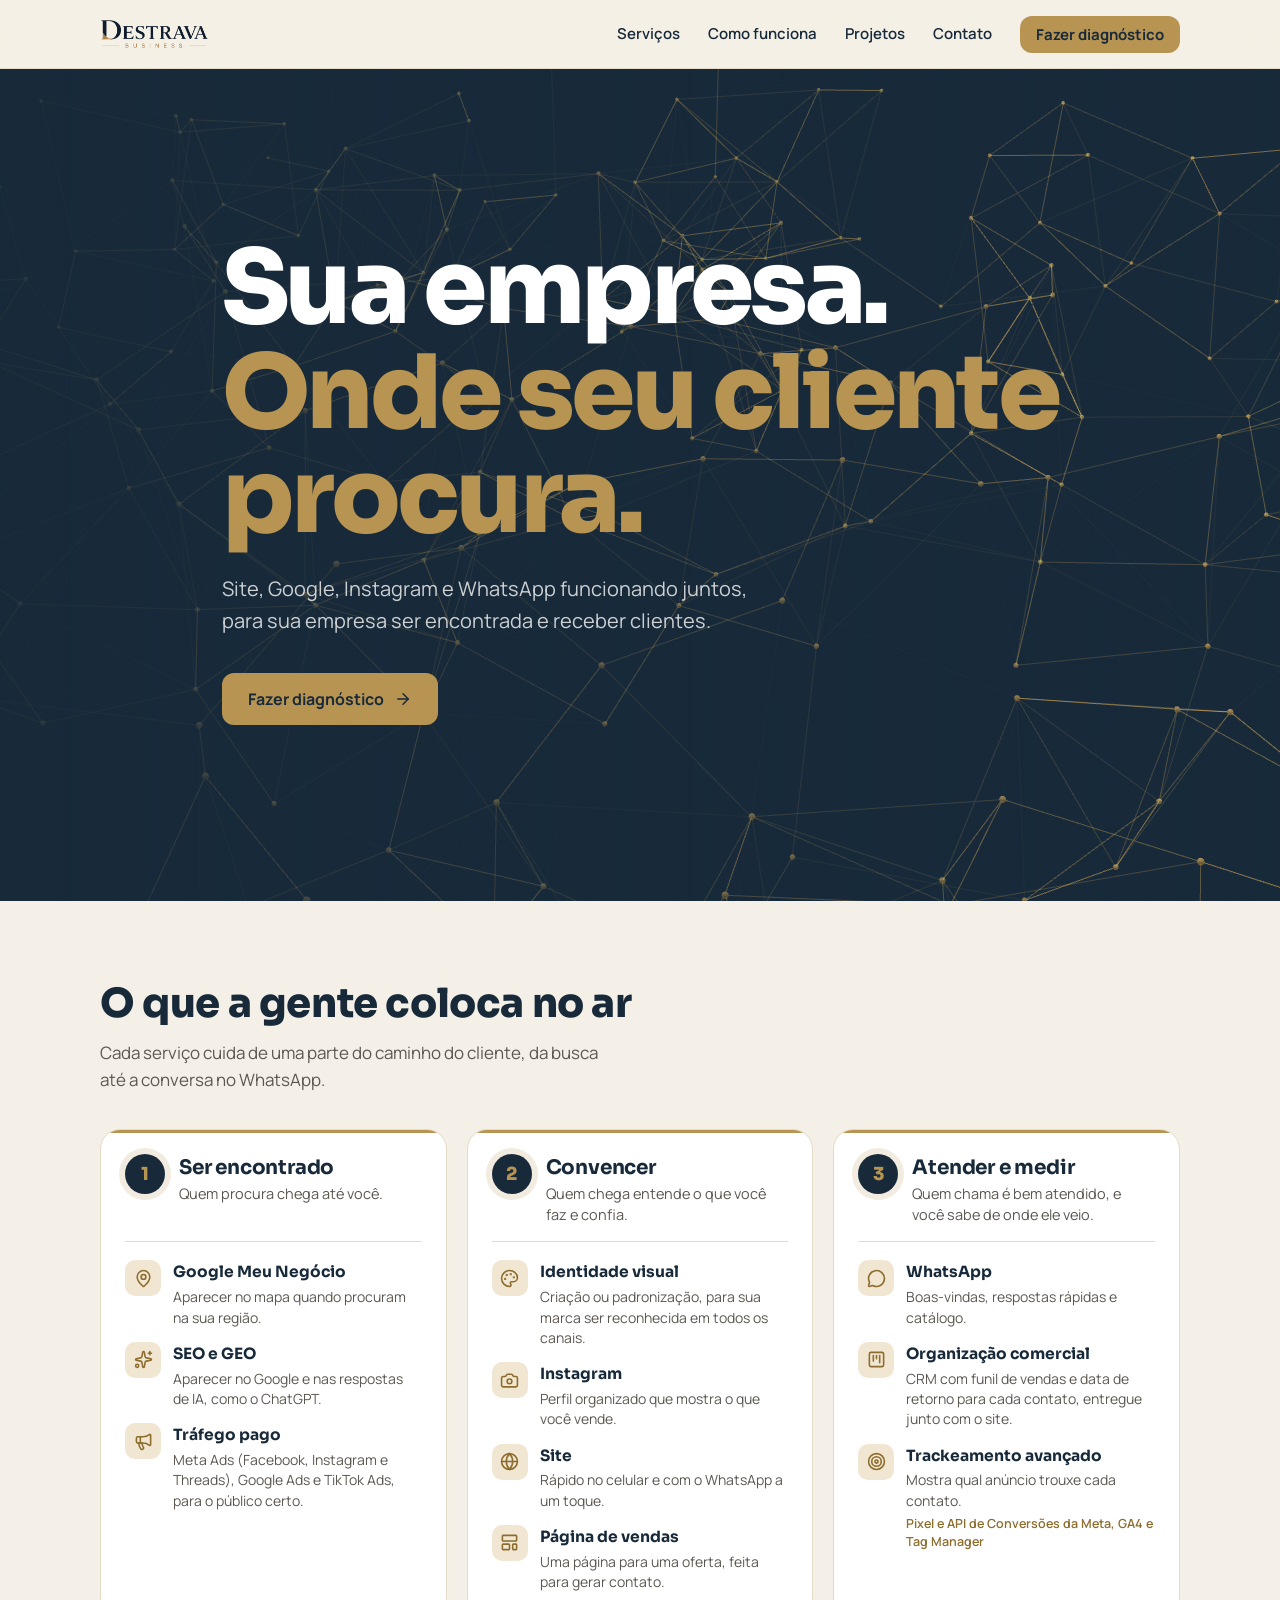
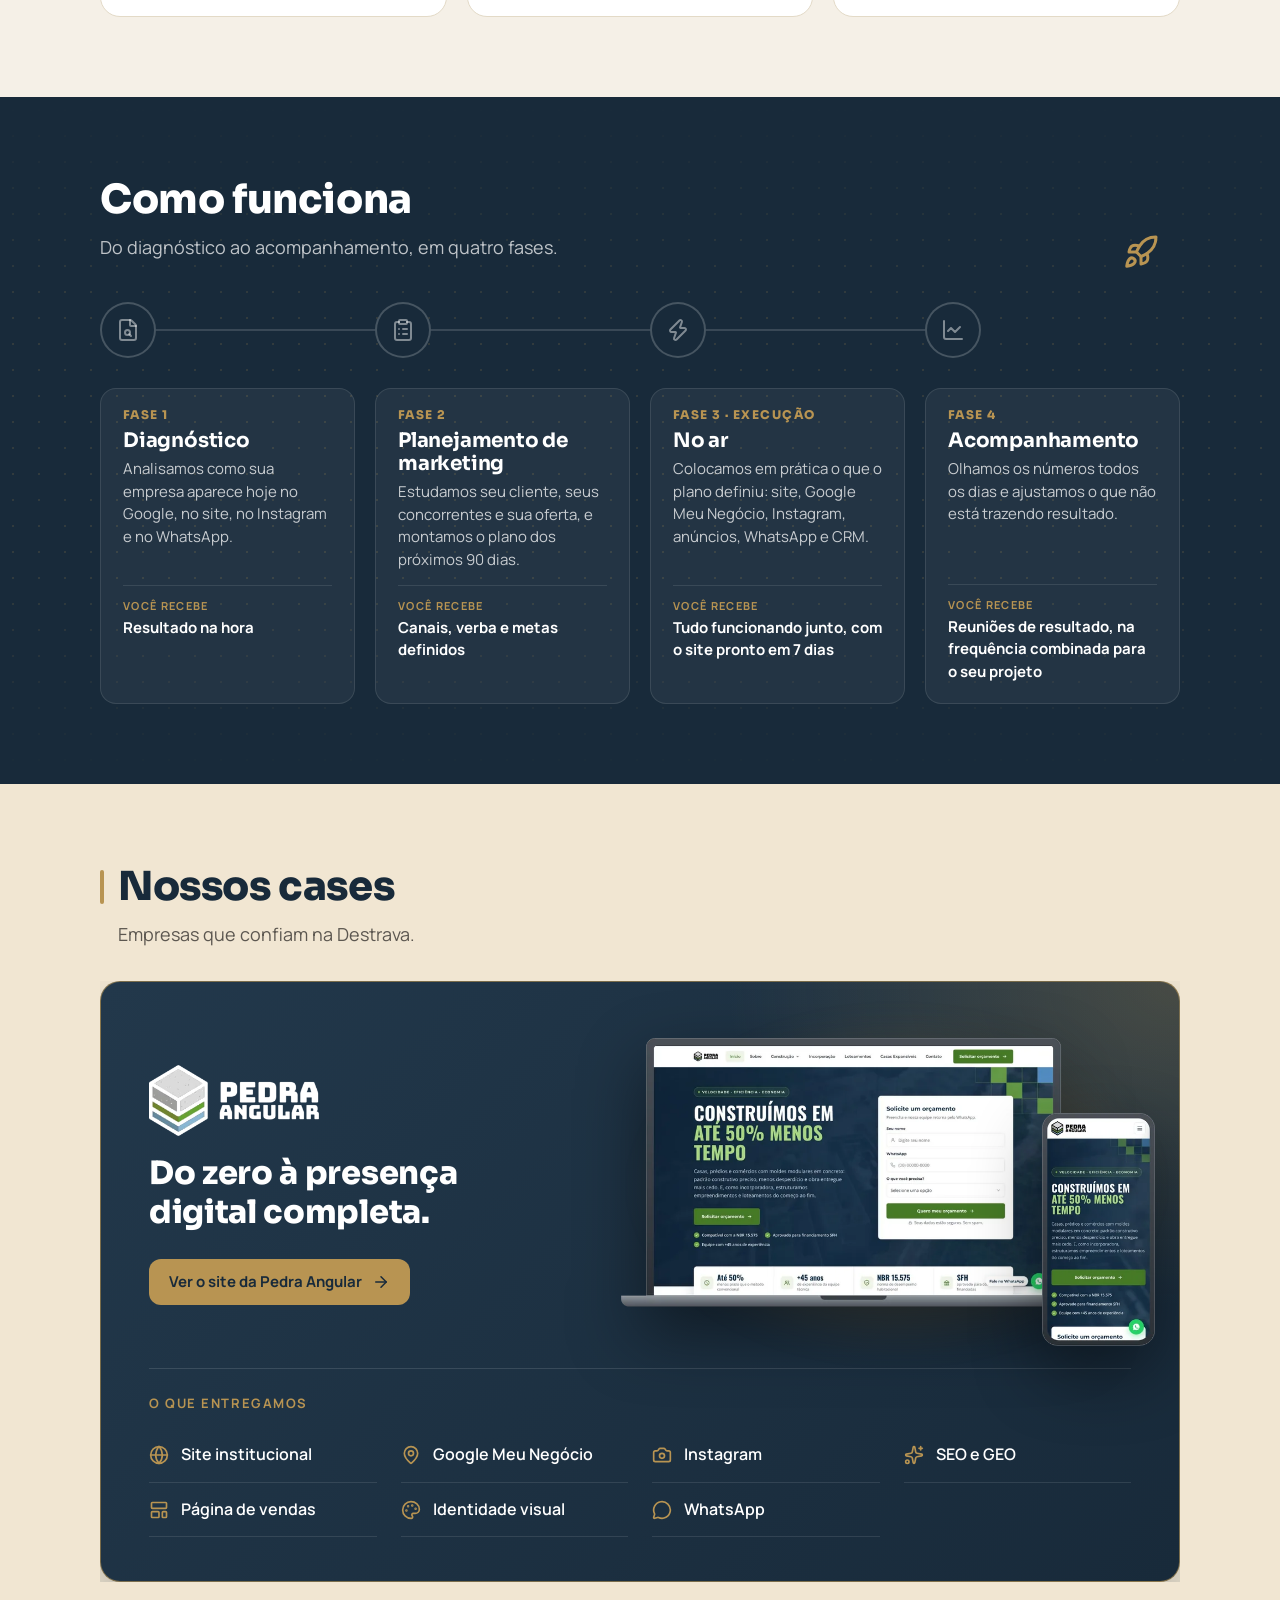
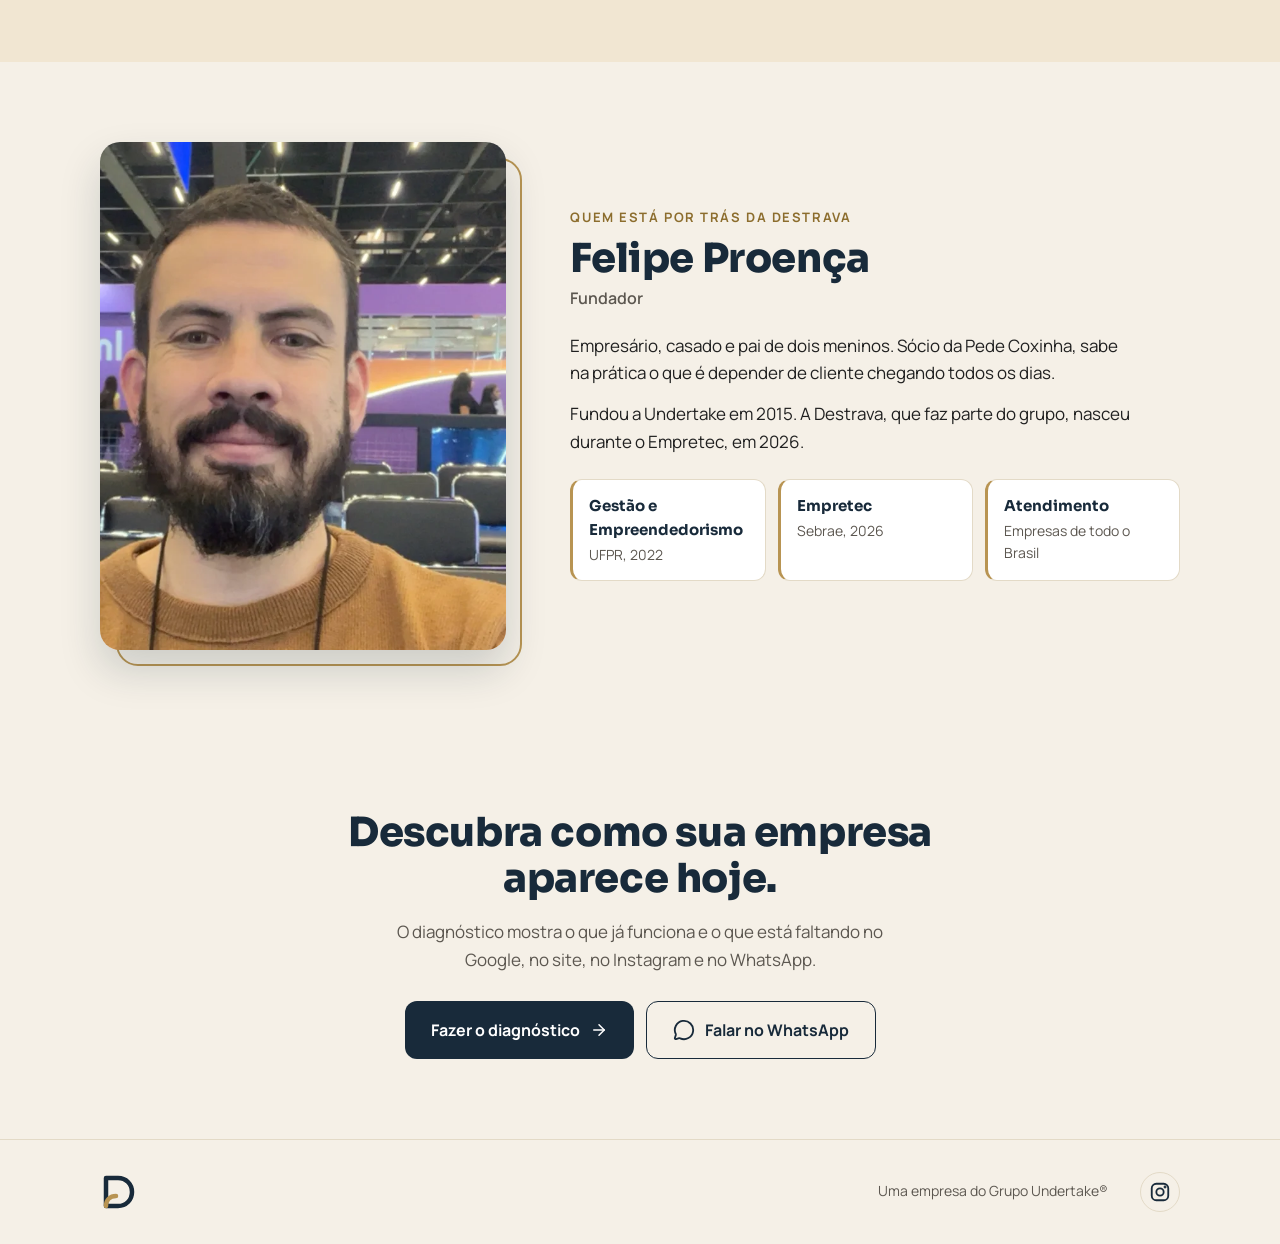
==== index.html @ 2567cb45 "Como funciona no celular: linha termina no ícone da Fase 4 Co-Authored-By: Claude Opus 5.5 <noreply@" ====
<!DOCTYPE html>
<html lang="pt-BR">
<head>
<meta charset="UTF-8">
<meta name="viewport" content="width=device-width, initial-scale=1, viewport-fit=cover">
<title>Destrava | Sua empresa onde seu cliente procura</title>
<meta name="description" content="Site, Google Meu Negócio, Instagram, tráfego pago e WhatsApp funcionando juntos para pequenas empresas serem encontradas e receberem clientes. Faça o diagnóstico grátis.">
<meta name="robots" content="index, follow">
<link rel="canonical" href="https://vempradestrava.com.br/">
<meta property="og:type" content="website">
<meta property="og:url" content="https://vempradestrava.com.br/">
<meta property="og:title" content="Destrava | Sua empresa onde seu cliente procura">
<meta property="og:description" content="Site, Google Meu Negócio, Instagram, tráfego pago e WhatsApp funcionando juntos para pequenas empresas serem encontradas e receberem clientes. Faça o diagnóstico grátis.">
<meta property="og:locale" content="pt_BR">
<meta property="og:site_name" content="Destrava">
<meta property="og:image" content="https://vempradestrava.com.br/assets/img/og-destrava-2026.jpg">
<meta name="twitter:card" content="summary_large_image">
<meta name="twitter:image" content="https://vempradestrava.com.br/assets/img/og-destrava-2026.jpg">
<meta name="twitter:title" content="Destrava | Sua empresa onde seu cliente procura">
<meta name="twitter:description" content="Site, Google Meu Negócio, Instagram, tráfego pago e WhatsApp funcionando juntos para pequenas empresas serem encontradas e receberem clientes. Faça o diagnóstico grátis.">
<script type="application/ld+json">
{
  "@context": "https://schema.org",
  "@type": "ProfessionalService",
  "@id": "https://vempradestrava.com.br/#organizacao",
  "name": "Destrava",
  "alternateName": "Destrava Business",
  "url": "https://vempradestrava.com.br/",
  "logo": "https://vempradestrava.com.br/assets/img/logo-destrava.png",
  "image": "https://vempradestrava.com.br/assets/img/og-destrava-2026.jpg",
  "description": "A Destrava coloca pequenas empresas no digital: site, Google Meu Negócio, Instagram, SEO e GEO, tráfego pago, trackeamento avançado e WhatsApp funcionando juntos.",
  "areaServed": {
    "@type": "Country",
    "name": "Brasil"
  },
  "parentOrganization": {
    "@type": "Organization",
    "name": "Grupo Undertake"
  },
  "sameAs": [
    "https://instagram.com/vempradestrava"
  ],
  "contactPoint": {
    "@type": "ContactPoint",
    "contactType": "customer service",
    "telephone": "+55-43-99911-9533",
    "availableLanguage": "pt-BR"
  }
}
</script>
<link rel="icon" href="/assets/img/favicon.svg" type="image/svg+xml">
<link rel="stylesheet" href="css/home.css?v=36">
</head>
<body>
<a class="pular" href="#conteudo">Pular para o conteúdo</a>
<header class="topo">
  <div class="wrap topo-in">
    <a href="#inicio" class="logo"><img src="assets/img/logo-destrava.png" alt="Destrava" width="109" height="30"></a>
    <nav class="menu" id="menu" aria-label="Principal">
      <a href="#servicos">Serviços</a>
      <a href="#como-funciona">Como funciona</a>
      <a href="#projetos">Projetos</a>
      <a href="#contato">Contato</a>
      <a class="btn btn-ouro menu-cta" href="diagnostico.html">Fazer diagnóstico</a>
    </nav>
    <button class="menu-btn" id="menu-btn" aria-expanded="false" aria-controls="menu" aria-label="Abrir menu"><svg class="ic" aria-hidden="true" xmlns="http://www.w3.org/2000/svg" width="24" height="24" viewBox="0 0 24 24" fill="none" stroke="currentColor" stroke-width="2" stroke-linecap="round" stroke-linejoin="round" > <path d="M4 5h16" /> <path d="M4 12h16" /> <path d="M4 19h16" /> </svg><svg class="ic ic-x" aria-hidden="true" xmlns="http://www.w3.org/2000/svg" width="24" height="24" viewBox="0 0 24 24" fill="none" stroke="currentColor" stroke-width="2" stroke-linecap="round" stroke-linejoin="round" > <path d="M18 6 6 18" /> <path d="m6 6 12 12" /> </svg></button>
  </div>
</header>

<main id="conteudo">
<section class="hero" id="inicio">
  <div class="hero-fx" id="hero-fx" aria-hidden="true"></div>
  <div class="wrap hero-in">
    <div class="hero-txt">
      <h1><span class="h1-l">Sua empresa.</span><span class="h1-l h1-ouro">Onde seu cliente</span><span class="h1-l h1-ouro">procura.</span></h1>
      <p class="hero-apoio">Site, Google, Instagram e WhatsApp funcionando juntos, para sua empresa ser encontrada e receber clientes.</p>
      <a class="btn btn-ouro btn-grande" href="diagnostico.html">Fazer diagnóstico <svg class="ic ic-seta" aria-hidden="true" xmlns="http://www.w3.org/2000/svg" width="24" height="24" viewBox="0 0 24 24" fill="none" stroke="currentColor" stroke-width="2" stroke-linecap="round" stroke-linejoin="round" > <path d="M5 12h14" /> <path d="m12 5 7 7-7 7" /> </svg></a>
    </div>
  </div>
</section>

<section class="secao" id="servicos">
  <div class="wrap">
    <h2>O que a gente coloca no ar</h2>
    <p class="secao-apoio">Cada serviço cuida de uma parte do caminho do cliente, da busca até a conversa no WhatsApp.</p>
    <div class="funil"><div class="etapa"><div class="etapa-topo"><span class="etapa-n">1</span><div><h3>Ser encontrado</h3><p>Quem procura chega até você.</p></div></div><ul><li><span class="f-ic"><svg class="ic" aria-hidden="true" xmlns="http://www.w3.org/2000/svg" width="24" height="24" viewBox="0 0 24 24" fill="none" stroke="currentColor" stroke-width="2" stroke-linecap="round" stroke-linejoin="round" > <path d="M20 10c0 4.993-5.539 10.193-7.399 11.799a1 1 0 0 1-1.202 0C9.539 20.193 4 14.993 4 10a8 8 0 0 1 16 0" /> <circle cx="12" cy="10" r="3" /> </svg></span><div><h4>Google Meu Negócio</h4><p>Aparecer no mapa quando procuram na sua região.</p></div></li><li><span class="f-ic"><svg class="ic" aria-hidden="true" xmlns="http://www.w3.org/2000/svg" width="24" height="24" viewBox="0 0 24 24" fill="none" stroke="currentColor" stroke-width="2" stroke-linecap="round" stroke-linejoin="round" > <path d="M11.017 2.814a1 1 0 0 1 1.966 0l1.051 5.558a2 2 0 0 0 1.594 1.594l5.558 1.051a1 1 0 0 1 0 1.966l-5.558 1.051a2 2 0 0 0-1.594 1.594l-1.051 5.558a1 1 0 0 1-1.966 0l-1.051-5.558a2 2 0 0 0-1.594-1.594l-5.558-1.051a1 1 0 0 1 0-1.966l5.558-1.051a2 2 0 0 0 1.594-1.594z" /> <path d="M20 2v4" /> <path d="M22 4h-4" /> <circle cx="4" cy="20" r="2" /> </svg></span><div><h4>SEO e GEO</h4><p>Aparecer no Google e nas respostas de IA, como o ChatGPT.</p></div></li><li><span class="f-ic"><svg class="ic" aria-hidden="true" xmlns="http://www.w3.org/2000/svg" width="24" height="24" viewBox="0 0 24 24" fill="none" stroke="currentColor" stroke-width="2" stroke-linecap="round" stroke-linejoin="round" > <path d="M11 6a13 13 0 0 0 8.4-2.8A1 1 0 0 1 21 4v12a1 1 0 0 1-1.6.8A13 13 0 0 0 11 14H5a2 2 0 0 1-2-2V8a2 2 0 0 1 2-2z" /> <path d="M6 14a12 12 0 0 0 2.4 7.2 2 2 0 0 0 3.2-2.4A8 8 0 0 1 10 14" /> <path d="M8 6v8" /> </svg></span><div><h4>Tráfego pago</h4><p>Meta Ads (Facebook, Instagram e Threads), Google Ads e TikTok Ads, para o público certo.</p></div></li></ul></div><div class="etapa"><div class="etapa-topo"><span class="etapa-n">2</span><div><h3>Convencer</h3><p>Quem chega entende o que você faz e confia.</p></div></div><ul><li><span class="f-ic"><svg class="ic" aria-hidden="true" xmlns="http://www.w3.org/2000/svg" width="24" height="24" viewBox="0 0 24 24" fill="none" stroke="currentColor" stroke-width="2" stroke-linecap="round" stroke-linejoin="round" > <path d="M12 22a1 1 0 0 1 0-20 10 9 0 0 1 10 9 5 5 0 0 1-5 5h-2.25a1.75 1.75 0 0 0-1.4 2.8l.3.4a1.75 1.75 0 0 1-1.4 2.8z" /> <circle cx="13.5" cy="6.5" r=".5" fill="currentColor" /> <circle cx="17.5" cy="10.5" r=".5" fill="currentColor" /> <circle cx="6.5" cy="12.5" r=".5" fill="currentColor" /> <circle cx="8.5" cy="7.5" r=".5" fill="currentColor" /> </svg></span><div><h4>Identidade visual</h4><p>Criação ou padronização, para sua marca ser reconhecida em todos os canais.</p></div></li><li><span class="f-ic"><svg class="ic" aria-hidden="true" xmlns="http://www.w3.org/2000/svg" width="24" height="24" viewBox="0 0 24 24" fill="none" stroke="currentColor" stroke-width="2" stroke-linecap="round" stroke-linejoin="round" > <path d="M13.997 4a2 2 0 0 1 1.76 1.05l.486.9A2 2 0 0 0 18.003 7H20a2 2 0 0 1 2 2v9a2 2 0 0 1-2 2H4a2 2 0 0 1-2-2V9a2 2 0 0 1 2-2h1.997a2 2 0 0 0 1.759-1.048l.489-.904A2 2 0 0 1 10.004 4z" /> <circle cx="12" cy="13" r="3" /> </svg></span><div><h4>Instagram</h4><p>Perfil organizado que mostra o que você vende.</p></div></li><li><span class="f-ic"><svg class="ic" aria-hidden="true" xmlns="http://www.w3.org/2000/svg" width="24" height="24" viewBox="0 0 24 24" fill="none" stroke="currentColor" stroke-width="2" stroke-linecap="round" stroke-linejoin="round" > <circle cx="12" cy="12" r="10" /> <path d="M12 2a14.5 14.5 0 0 0 0 20 14.5 14.5 0 0 0 0-20" /> <path d="M2 12h20" /> </svg></span><div><h4>Site</h4><p>Rápido no celular e com o WhatsApp a um toque.</p></div></li><li><span class="f-ic"><svg class="ic" aria-hidden="true" xmlns="http://www.w3.org/2000/svg" width="24" height="24" viewBox="0 0 24 24" fill="none" stroke="currentColor" stroke-width="2" stroke-linecap="round" stroke-linejoin="round" > <rect width="18" height="7" x="3" y="3" rx="1" /> <rect width="9" height="7" x="3" y="14" rx="1" /> <rect width="5" height="7" x="16" y="14" rx="1" /> </svg></span><div><h4>Página de vendas</h4><p>Uma página para uma oferta, feita para gerar contato.</p></div></li></ul></div><div class="etapa"><div class="etapa-topo"><span class="etapa-n">3</span><div><h3>Atender e medir</h3><p>Quem chama é bem atendido, e você sabe de onde ele veio.</p></div></div><ul><li><span class="f-ic"><svg class="ic" aria-hidden="true" xmlns="http://www.w3.org/2000/svg" width="24" height="24" viewBox="0 0 24 24" fill="none" stroke="currentColor" stroke-width="2" stroke-linecap="round" stroke-linejoin="round" > <path d="M2.992 16.342a2 2 0 0 1 .094 1.167l-1.065 3.29a1 1 0 0 0 1.236 1.168l3.413-.998a2 2 0 0 1 1.099.092 10 10 0 1 0-4.777-4.719" /> </svg></span><div><h4>WhatsApp</h4><p>Boas-vindas, respostas rápidas e catálogo.</p></div></li><li><span class="f-ic"><svg class="ic" aria-hidden="true" xmlns="http://www.w3.org/2000/svg" width="24" height="24" viewBox="0 0 24 24" fill="none" stroke="currentColor" stroke-width="2" stroke-linecap="round" stroke-linejoin="round" > <rect width="18" height="18" x="3" y="3" rx="2" /> <path d="M8 7v7" /> <path d="M12 7v4" /> <path d="M16 7v9" /> </svg></span><div><h4>Organização comercial</h4><p>CRM com funil de vendas e data de retorno para cada contato, entregue junto com o site.</p></div></li><li><span class="f-ic"><svg class="ic" aria-hidden="true" xmlns="http://www.w3.org/2000/svg" width="24" height="24" viewBox="0 0 24 24" fill="none" stroke="currentColor" stroke-width="2" stroke-linecap="round" stroke-linejoin="round" > <circle cx="12" cy="12" r="10" /> <circle cx="12" cy="12" r="6" /> <circle cx="12" cy="12" r="2" /> </svg></span><div><h4>Trackeamento avançado</h4><p>Mostra qual anúncio trouxe cada contato.</p><p class="f-tec">Pixel e API de Conversões da Meta, GA4 e Tag Manager</p></div></li></ul></div></div>
  </div>
</section>

<section class="secao como" id="como-funciona">
  <div class="como-fx" aria-hidden="true"></div>
  <div class="wrap">
    <h2>Como funciona</h2>
    <p class="como-apoio">Do diagnóstico ao acompanhamento, em quatro fases.</p>
    <ol class="fases" id="fases"><li class="fase"><div class="fase-marca"><span class="fase-ic"><svg class="ic" aria-hidden="true" xmlns="http://www.w3.org/2000/svg" width="24" height="24" viewBox="0 0 24 24" fill="none" stroke="currentColor" stroke-width="2" stroke-linecap="round" stroke-linejoin="round" > <path d="M6 22a2 2 0 0 1-2-2V4a2 2 0 0 1 2-2h8a2.4 2.4 0 0 1 1.704.706l3.588 3.588A2.4 2.4 0 0 1 20 8v12a2 2 0 0 1-2 2z" /> <path d="M14 2v5a1 1 0 0 0 1 1h5" /> <circle cx="11.5" cy="14.5" r="2.5" /> <path d="M13.3 16.3 15 18" /> </svg></span></div><div class="fase-card"><span class="fase-n">Fase 1</span><h3>Diagnóstico</h3><p>Analisamos como sua empresa aparece hoje no Google, no site, no Instagram e no WhatsApp.</p><p class="fase-recebe"><span>Você recebe</span>Resultado na hora</p></div></li><li class="fase"><div class="fase-marca"><span class="fase-ic"><svg class="ic" aria-hidden="true" xmlns="http://www.w3.org/2000/svg" width="24" height="24" viewBox="0 0 24 24" fill="none" stroke="currentColor" stroke-width="2" stroke-linecap="round" stroke-linejoin="round" > <rect width="8" height="4" x="8" y="2" rx="1" ry="1" /> <path d="M16 4h2a2 2 0 0 1 2 2v14a2 2 0 0 1-2 2H6a2 2 0 0 1-2-2V6a2 2 0 0 1 2-2h2" /> <path d="M12 11h4" /> <path d="M12 16h4" /> <path d="M8 11h.01" /> <path d="M8 16h.01" /> </svg></span></div><div class="fase-card"><span class="fase-n">Fase 2</span><h3>Planejamento de marketing</h3><p>Estudamos seu cliente, seus concorrentes e sua oferta, e montamos o plano dos próximos 90 dias.</p><p class="fase-recebe"><span>Você recebe</span>Canais, verba e metas definidos</p></div></li><li class="fase"><div class="fase-marca"><span class="fase-ic"><svg class="ic" aria-hidden="true" xmlns="http://www.w3.org/2000/svg" width="24" height="24" viewBox="0 0 24 24" fill="none" stroke="currentColor" stroke-width="2" stroke-linecap="round" stroke-linejoin="round"><path d="M15.914 4a1.5 1.5 0 00-2.474-1.561l-9 9A1.5 1.5 0 005.5 14h4.002a.5.5 0 01.471.666L8.086 20a1.5 1.5 0 002.475 1.56l9-9A1.5 1.5 0 0018.5 10h-3.997a.5.5 0 01-.472-.667z" /></svg></span></div><div class="fase-card"><span class="fase-n">Fase 3 · Execução</span><h3>No ar</h3><p>Colocamos em prática o que o plano definiu: site, Google Meu Negócio, Instagram, anúncios, WhatsApp e CRM.</p><p class="fase-recebe"><span>Você recebe</span>Tudo funcionando junto, com o site pronto em 7 dias</p></div></li><li class="fase"><div class="fase-marca fase-marca-fim"><svg class="fase-subida" aria-hidden="true" viewBox="0 0 190 110" width="190" height="110" fill="none" stroke="currentColor" stroke-width="2" stroke-linecap="round" stroke-linejoin="round"><path class="subida-linha" pathLength="1" d="M0 96H70C110 96 125 70 148 34"/><g class="subida-foguete" transform="translate(140 -2) scale(1.5)"><path d="M4.5 16.5c-1.5 1.26-2 5-2 5s3.74-.5 5-2c.71-.84.7-2.13-.09-2.91a2.18 2.18 0 0 0-2.91-.09z"/><path d="m12 15-3-3a22 22 0 0 1 2-3.95A12.88 12.88 0 0 1 22 2c0 2.72-.78 7.5-6 11a22.35 22.35 0 0 1-4 2z"/><path d="M9 12H4s.55-3.03 2-4c1.62-1.08 5 0 5 0"/><path d="M12 15v5s3.03-.55 4-2c1.08-1.62 0-5 0-5"/></g></svg><span class="fase-ic"><svg class="ic" aria-hidden="true" xmlns="http://www.w3.org/2000/svg" width="24" height="24" viewBox="0 0 24 24" fill="none" stroke="currentColor" stroke-width="2" stroke-linecap="round" stroke-linejoin="round" > <path d="M3 3v16a2 2 0 0 0 2 2h16" /> <path d="m19 9-5 5-4-4-3 3" /> </svg></span></div><div class="fase-card"><span class="fase-n">Fase 4</span><h3>Acompanhamento</h3><p>Olhamos os números todos os dias e ajustamos o que não está trazendo resultado.</p><p class="fase-recebe"><span>Você recebe</span>Reuniões de resultado, na frequência combinada para o seu projeto</p></div></li></ol>
  </div>
</section>

<section class="secao caso" id="projetos">
  <div class="wrap">
    <h2 class="casos-titulo">Nossos cases</h2>
    <p class="casos-apoio">Empresas que confiam na Destrava.</p>
    <div class="casos-carrossel">
    <div class="casos-trilho" id="casos-trilho">
    <article class="caso-in caso-card">
    <div>
      <img class="caso-logo" src="assets/img/cliente-pedra-angular.webp" alt="Pedra Angular H2" width="300" height="125" loading="lazy">
      <h3 class="caso-frase">Do zero à presença digital completa.</h3>
      <a class="btn btn-ouro" href="https://pedraangularh2.com.br" target="_blank" rel="noopener">Ver o site da Pedra Angular <svg class="ic ic-seta" aria-hidden="true" xmlns="http://www.w3.org/2000/svg" width="24" height="24" viewBox="0 0 24 24" fill="none" stroke="currentColor" stroke-width="2" stroke-linecap="round" stroke-linejoin="round" > <path d="M5 12h14" /> <path d="m12 5 7 7-7 7" /> </svg></a>
    </div>
    <div class="caso-mock" role="img" aria-label="Site da Pedra Angular no computador e no celular"><img class="mock-note" src="assets/img/case-pa-note.webp" alt="" width="855" height="493" loading="lazy"><img class="mock-cel" src="assets/img/case-pa-cel.webp" alt="" width="207" height="426" loading="lazy"></div><div class="caso-entregas"><p class="caso-entregas-t">O que entregamos</p><ul class="caso-lista"><li><svg class="ic" aria-hidden="true" xmlns="http://www.w3.org/2000/svg" width="24" height="24" viewBox="0 0 24 24" fill="none" stroke="currentColor" stroke-width="2" stroke-linecap="round" stroke-linejoin="round" > <circle cx="12" cy="12" r="10" /> <path d="M12 2a14.5 14.5 0 0 0 0 20 14.5 14.5 0 0 0 0-20" /> <path d="M2 12h20" /> </svg><span>Site institucional</span></li><li><svg class="ic" aria-hidden="true" xmlns="http://www.w3.org/2000/svg" width="24" height="24" viewBox="0 0 24 24" fill="none" stroke="currentColor" stroke-width="2" stroke-linecap="round" stroke-linejoin="round" > <path d="M20 10c0 4.993-5.539 10.193-7.399 11.799a1 1 0 0 1-1.202 0C9.539 20.193 4 14.993 4 10a8 8 0 0 1 16 0" /> <circle cx="12" cy="10" r="3" /> </svg><span>Google Meu Negócio</span></li><li><svg class="ic" aria-hidden="true" xmlns="http://www.w3.org/2000/svg" width="24" height="24" viewBox="0 0 24 24" fill="none" stroke="currentColor" stroke-width="2" stroke-linecap="round" stroke-linejoin="round" > <path d="M13.997 4a2 2 0 0 1 1.76 1.05l.486.9A2 2 0 0 0 18.003 7H20a2 2 0 0 1 2 2v9a2 2 0 0 1-2 2H4a2 2 0 0 1-2-2V9a2 2 0 0 1 2-2h1.997a2 2 0 0 0 1.759-1.048l.489-.904A2 2 0 0 1 10.004 4z" /> <circle cx="12" cy="13" r="3" /> </svg><span>Instagram</span></li><li><svg class="ic" aria-hidden="true" xmlns="http://www.w3.org/2000/svg" width="24" height="24" viewBox="0 0 24 24" fill="none" stroke="currentColor" stroke-width="2" stroke-linecap="round" stroke-linejoin="round" > <path d="M11.017 2.814a1 1 0 0 1 1.966 0l1.051 5.558a2 2 0 0 0 1.594 1.594l5.558 1.051a1 1 0 0 1 0 1.966l-5.558 1.051a2 2 0 0 0-1.594 1.594l-1.051 5.558a1 1 0 0 1-1.966 0l-1.051-5.558a2 2 0 0 0-1.594-1.594l-5.558-1.051a1 1 0 0 1 0-1.966l5.558-1.051a2 2 0 0 0 1.594-1.594z" /> <path d="M20 2v4" /> <path d="M22 4h-4" /> <circle cx="4" cy="20" r="2" /> </svg><span>SEO e GEO</span></li><li><svg class="ic" aria-hidden="true" xmlns="http://www.w3.org/2000/svg" width="24" height="24" viewBox="0 0 24 24" fill="none" stroke="currentColor" stroke-width="2" stroke-linecap="round" stroke-linejoin="round" > <rect width="18" height="7" x="3" y="3" rx="1" /> <rect width="9" height="7" x="3" y="14" rx="1" /> <rect width="5" height="7" x="16" y="14" rx="1" /> </svg><span>Página de vendas</span></li><li><svg class="ic" aria-hidden="true" xmlns="http://www.w3.org/2000/svg" width="24" height="24" viewBox="0 0 24 24" fill="none" stroke="currentColor" stroke-width="2" stroke-linecap="round" stroke-linejoin="round" > <path d="M12 22a1 1 0 0 1 0-20 10 9 0 0 1 10 9 5 5 0 0 1-5 5h-2.25a1.75 1.75 0 0 0-1.4 2.8l.3.4a1.75 1.75 0 0 1-1.4 2.8z" /> <circle cx="13.5" cy="6.5" r=".5" fill="currentColor" /> <circle cx="17.5" cy="10.5" r=".5" fill="currentColor" /> <circle cx="6.5" cy="12.5" r=".5" fill="currentColor" /> <circle cx="8.5" cy="7.5" r=".5" fill="currentColor" /> </svg><span>Identidade visual</span></li><li><svg class="ic" aria-hidden="true" xmlns="http://www.w3.org/2000/svg" width="24" height="24" viewBox="0 0 24 24" fill="none" stroke="currentColor" stroke-width="2" stroke-linecap="round" stroke-linejoin="round" > <path d="M2.992 16.342a2 2 0 0 1 .094 1.167l-1.065 3.29a1 1 0 0 0 1.236 1.168l3.413-.998a2 2 0 0 1 1.099.092 10 10 0 1 0-4.777-4.719" /> </svg><span>WhatsApp</span></li></ul></div>
    </article>
    </div>
    <div class="casos-nav" hidden>
      <button type="button" class="casos-seta" data-dir="-1" aria-label="Case anterior"><svg class="ic" aria-hidden="true" xmlns="http://www.w3.org/2000/svg" width="24" height="24" viewBox="0 0 24 24" fill="none" stroke="currentColor" stroke-width="2" stroke-linecap="round" stroke-linejoin="round"><path d="m15 18-6-6 6-6"/></svg></button>
      <div class="casos-pontos"></div>
      <button type="button" class="casos-seta" data-dir="1" aria-label="Próximo case"><svg class="ic" aria-hidden="true" xmlns="http://www.w3.org/2000/svg" width="24" height="24" viewBox="0 0 24 24" fill="none" stroke="currentColor" stroke-width="2" stroke-linecap="round" stroke-linejoin="round"><path d="m9 18 6-6-6-6"/></svg></button>
    </div>
    </div>
  </div>
</section>

<section class="secao fundador" id="quem-somos">
  <div class="wrap fundador-in">
    <div class="fundador-foto"><img src="assets/img/felipe-proenca.webp" alt="Felipe Proença, fundador da Destrava" width="640" height="800" loading="lazy"></div>
    <div class="fundador-txt">
      <p class="fundador-rotulo">Quem está por trás da Destrava</p>
      <h2>Felipe Proença</h2>
      <p class="fundador-cargo">Fundador</p>
      <p>Empresário, casado e pai de dois meninos. Sócio da Pede Coxinha, sabe na prática o que é depender de cliente chegando todos os dias.</p>
      <p>Fundou a Undertake em 2015. A Destrava, que faz parte do grupo, nasceu durante o Empretec, em 2026.</p>
      <ul class="fundador-lista">
        <li><strong>Gestão e Empreendedorismo</strong><span>UFPR, 2022</span></li>
        <li><strong>Empretec</strong><span>Sebrae, 2026</span></li>
        <li><strong>Atendimento</strong><span>Empresas de todo o Brasil</span></li>
      </ul>
    </div>
  </div>
</section>

<section class="secao final" id="contato">
  <div class="wrap final-in">
    <h2>Descubra como sua empresa aparece hoje.</h2>
    <p>O diagnóstico mostra o que já funciona e o que está faltando no Google, no site, no Instagram e no WhatsApp.</p>
    <div class="final-acoes">
      <a class="btn btn-azul btn-grande" href="diagnostico.html">Fazer o diagnóstico <svg class="ic ic-seta" aria-hidden="true" xmlns="http://www.w3.org/2000/svg" width="24" height="24" viewBox="0 0 24 24" fill="none" stroke="currentColor" stroke-width="2" stroke-linecap="round" stroke-linejoin="round" > <path d="M5 12h14" /> <path d="m12 5 7 7-7 7" /> </svg></a>
      <a class="btn btn-linha btn-grande" href="#" data-whatsapp data-msg="Olá! Vim pelo site da Destrava."><svg class="ic" aria-hidden="true" xmlns="http://www.w3.org/2000/svg" width="24" height="24" viewBox="0 0 24 24" fill="none" stroke="currentColor" stroke-width="2" stroke-linecap="round" stroke-linejoin="round" > <path d="M2.992 16.342a2 2 0 0 1 .094 1.167l-1.065 3.29a1 1 0 0 0 1.236 1.168l3.413-.998a2 2 0 0 1 1.099.092 10 10 0 1 0-4.777-4.719" /> </svg>Falar no WhatsApp</a>
    </div>
  </div>
</section>
</main>

<footer class="rodape">
  <div class="wrap rodape-in">
    <img class="rodape-logo" src="assets/img/icone-d.svg" alt="Destrava" width="40" height="40">
    <nav aria-label="Rodapé"><a class="rodape-ig" href="https://instagram.com/vempradestrava" target="_blank" rel="noopener" aria-label="Instagram da Destrava"><svg aria-hidden="true" viewBox="0 0 24 24" width="22" height="22" fill="none" stroke="currentColor" stroke-width="2" stroke-linecap="round" stroke-linejoin="round"><rect x="3" y="3" width="18" height="18" rx="5"/><circle cx="12" cy="12" r="4"/><circle cx="17.5" cy="6.5" r=".6" fill="currentColor"/></svg></a></nav>
    <p>Uma empresa do Grupo Undertake®</p>
  </div>
</footer>
<script src="js/config.js?v=36"></script>
<script src="js/app.js?v=36"></script>
<script src="js/three.min.js" defer></script>
<script src="js/vanta.net.min.js" defer></script>
<script src="js/home.js?v=36" defer></script>
</body>
</html>
---- css/home.css ----
@font-face{font-family:Sora;font-weight:600;font-display:swap;src:url(../assets/fonts/sora-latin-600-normal.woff2) format('woff2')}
@font-face{font-family:Sora;font-weight:700;font-display:swap;src:url(../assets/fonts/sora-latin-700-normal.woff2) format('woff2')}
@font-face{font-family:Sora;font-weight:800;font-display:swap;src:url(../assets/fonts/sora-latin-800-normal.woff2) format('woff2')}
@font-face{font-family:Manrope;font-weight:400;font-display:swap;src:url(../assets/fonts/manrope-latin-400-normal.woff2) format('woff2')}
@font-face{font-family:Manrope;font-weight:600;font-display:swap;src:url(../assets/fonts/manrope-latin-600-normal.woff2) format('woff2')}
@font-face{font-family:Manrope;font-weight:700;font-display:swap;src:url(../assets/fonts/manrope-latin-700-normal.woff2) format('woff2')}
:root{--azul:#182A3A;--azul-2:#22384B;--ouro:#B89452;--ouro-txt:#8C6D2D;--marfim:#F5F0E7;--branco:#fff;--tinta:#202020;--suave:#5C5750;--borda:#E3DAC7;--ouro-claro:#F1E6D2;
--fd:Sora,system-ui,sans-serif;--ft:Manrope,system-ui,sans-serif;--max:1120px}
*,*::before,*::after{box-sizing:border-box}
html{scroll-behavior:smooth;scroll-padding-top:80px}
body{margin:0;background:var(--marfim);color:var(--tinta);font:400 16px/1.6 var(--ft);-webkit-font-smoothing:antialiased}
h1,h2,h3{font-family:var(--fd);color:var(--azul);margin:0;line-height:1.15;letter-spacing:-.01em}
p{margin:0}
a{color:inherit}
img{display:block;max-width:100%}
.ic{width:22px;height:22px;flex:none}
.wrap{max-width:var(--max);margin:0 auto;padding:0 20px}
.pular{position:absolute;left:-999px}.pular:focus{left:16px;top:12px;z-index:99;background:#fff;padding:8px 12px;border-radius:8px}
:focus-visible{outline:3px solid var(--ouro);outline-offset:3px}
/* Botões */
.btn{display:inline-flex;align-items:center;justify-content:center;gap:10px;font:700 15px/1 var(--ft);text-decoration:none;border-radius:12px;padding:14px 20px;border:0;cursor:pointer;transition:background .2s,transform .2s}
.btn:hover{transform:translateY(-1px)}
.btn-azul{background:var(--azul);color:#fff}.btn-azul:hover{background:var(--azul-2)}
.btn-ouro{background:var(--ouro);color:var(--azul)}
.btn-linha{background:transparent;color:var(--azul);border:1.5px solid var(--azul)}
.btn-grande{padding:17px 26px;font-size:16px}
.ic-seta{width:18px;height:18px}
.link{font-weight:700;color:var(--azul);text-underline-offset:4px}
/* Topo */
.topo{position:sticky;top:0;z-index:50;background:rgb(245 240 231 / .92);backdrop-filter:blur(10px);border-bottom:1px solid var(--borda)}
.topo-in{display:flex;align-items:center;justify-content:space-between;height:68px}
.menu{display:flex;align-items:center;gap:28px;font-weight:600;font-size:15px}
.menu a:not(.btn){text-decoration:none;color:var(--azul)}
.menu a:not(.btn):hover{color:var(--ouro-txt)}
.menu-cta{padding:11px 16px}
.menu-btn{display:none;background:none;border:0;color:var(--azul);padding:8px;cursor:pointer}
.ic-x{display:none}
@media (max-width:860px){
 .menu-btn{display:block}
 .menu{position:fixed;inset:68px 0 auto 0;flex-direction:column;align-items:stretch;gap:0;background:var(--marfim);border-bottom:1px solid var(--borda);padding:8px 20px 20px;transform:translateY(-120%);transition:transform .25s;z-index:-1}
 .menu a:not(.btn){padding:14px 0;border-bottom:1px solid var(--borda);font-size:17px}
 .menu-cta{margin-top:14px;padding:15px}
 .menu-aberto .menu{transform:none}
 .menu-aberto .ic-x{display:block}.menu-aberto .menu-btn .ic:not(.ic-x){display:none}
}
/* Hero */
.hero{padding:64px 0 72px}
.hero-in{display:grid;gap:48px;align-items:center}
@media (min-width:900px){.hero-in{grid-template-columns:1.1fr .9fr;gap:64px}.hero{padding:96px 0 104px}}
.hero h1{font-size:clamp(36px,5.6vw,64px);font-weight:800;letter-spacing:-.025em;margin-bottom:22px}
.hero-apoio{font-size:clamp(17px,1.6vw,20px);color:var(--suave);max-width:34ch;margin-bottom:30px}
.hero-nota{font-size:14px;color:var(--suave);margin-top:14px}
/* Busca (o momento da página) */
.busca{background:var(--branco);border:1px solid var(--borda);border-radius:24px;padding:22px;box-shadow:0 24px 60px -24px rgb(24 42 58 / .35);max-width:460px;width:100%;justify-self:center}
.busca-campo{display:flex;align-items:center;gap:12px;border:1.5px solid var(--borda);border-radius:999px;padding:14px 18px;color:var(--suave);font-size:16px;min-height:54px}
.busca-txt{color:var(--tinta);font-weight:600;white-space:nowrap;overflow:hidden}
.cursor{width:2px;height:20px;background:var(--azul);margin-left:-8px;animation:pisca 1s steps(1) infinite}
@keyframes pisca{50%{opacity:0}}
.resultado{margin-top:18px;border-radius:16px;padding:18px;background:var(--marfim);border:1px solid var(--borda)}
.busca .resultado:not(.resultado-fantasma){opacity:.25;transform:translateY(8px);transition:opacity .45s,transform .45s,box-shadow .45s}
.busca.achou .resultado:not(.resultado-fantasma){opacity:1;transform:none;box-shadow:0 0 0 2px var(--ouro)}
.res-topo{display:flex;gap:14px;align-items:center}
.res-logo{width:46px;height:46px;border-radius:12px;background:var(--azul);color:var(--ouro);display:grid;place-items:center}
.res-topo strong{display:block;font-family:var(--fd);color:var(--azul);font-size:18px}
.res-topo span{font-size:14px;color:#2f7d4a;font-weight:600}
.res-acoes{display:grid;grid-template-columns:repeat(4,1fr);gap:8px;margin-top:16px}
.res-acoes span{display:flex;flex-direction:column;align-items:center;gap:6px;font-size:12.5px;font-weight:700;color:var(--azul);background:var(--branco);border:1px solid var(--borda);border-radius:12px;padding:10px 4px}
.res-acoes .ic{color:var(--ouro-txt)}
.resultado-fantasma{background:transparent}
.linha{height:10px;border-radius:6px;background:var(--borda)}.l1{width:60%}.l2{width:85%;margin-top:10px;opacity:.6}
/* Seções */
.secao{padding:80px 0}
.secao h2{font-size:clamp(28px,3.4vw,40px);font-weight:800;max-width:22ch}
.secao-apoio{color:var(--suave);font-size:17px;margin-top:12px;max-width:52ch}
.secao-clara{background:var(--branco)}
/* Serviços */
.servs{list-style:none;padding:0;margin:44px 0 0;display:grid;gap:2px;background:var(--borda);border:1px solid var(--borda);border-radius:20px;overflow:hidden}
@media (min-width:700px){.servs{grid-template-columns:1fr 1fr}}
@media (min-width:1024px){.servs{grid-template-columns:repeat(3,1fr)}}
.serv{background:var(--marfim);padding:26px 22px;display:flex;flex-direction:column;gap:14px}
.serv-ic{width:48px;height:48px;border-radius:14px;background:var(--azul);color:var(--ouro);display:grid;place-items:center}
.serv h3{font-size:18px;margin-bottom:6px}
.serv p{color:var(--suave);font-size:15px}
/* Passos (sequência real) */
.passos{list-style:none;padding:0;margin:44px 0 0;display:grid;gap:28px;counter-reset:p}
@media (min-width:860px){.passos{grid-template-columns:repeat(4,1fr);gap:24px}}
.passo{position:relative;padding-top:8px}
.passo-n{font-family:var(--fd);font-weight:800;font-size:14px;color:var(--ouro-txt)}
.passo-ic{display:grid;place-items:center;width:52px;height:52px;border-radius:50%;border:2px solid var(--azul);color:var(--azul);margin:10px 0 16px;background:var(--branco);position:relative;z-index:1}
@media (min-width:860px){.passo:not(:last-child)::after{content:"";position:absolute;top:60px;left:60px;right:-12px;height:2px;background:var(--borda)}}
.passo h3{font-size:19px;margin-bottom:6px}
.passo p{color:var(--suave);font-size:15px}
.faixa-preco{margin-top:48px;padding:22px 24px;border-radius:16px;background:var(--ouro-claro);display:flex;flex-wrap:wrap;gap:12px 24px;align-items:center;justify-content:space-between}
.faixa-preco p{font-size:17px;color:var(--azul)}
/* Caso */
.caso{background:var(--azul);color:#fff}
.caso h2{color:#fff;margin:10px 0 28px;max-width:20ch}
.caso-cliente{color:var(--ouro);font-weight:700;font-size:16px}
.caso-in{display:grid;gap:40px;align-items:center}
@media (min-width:900px){.caso-in{grid-template-columns:1.1fr .9fr;gap:64px}}
.caso-lista{list-style:none;padding:0;margin:0;display:grid;gap:12px}
.caso-lista li{display:flex;gap:12px;align-items:center;font-weight:600;font-size:17px;padding:14px 18px;border-radius:12px;background:rgb(255 255 255 / .06);border:1px solid rgb(255 255 255 / .1)}
.ic-ok{width:22px;height:22px;color:var(--ouro);flex:none}
/* Final */
.final-in{text-align:center;display:grid;justify-items:center;gap:16px}
.final h2{max-width:20ch}
.final p{color:var(--suave);font-size:17px;max-width:52ch}
.final-acoes{display:flex;flex-wrap:wrap;gap:12px;justify-content:center;margin-top:12px}
/* Rodapé */
.rodape{border-top:1px solid var(--borda);padding:32px 0}
.rodape-in{display:flex;flex-wrap:wrap;gap:16px 32px;align-items:center;justify-content:space-between;font-size:14px;color:var(--suave)}
.rodape nav{display:flex;gap:20px;flex-wrap:wrap}.rodape nav a{text-decoration:none;font-weight:600;color:var(--azul)}
@media (max-width:560px){.btn-grande{width:100%}}
@media (prefers-reduced-motion:reduce){*{transition:none!important;animation:none!important}.busca .resultado{opacity:1!important;transform:none!important}}
.serv-tec{margin-top:10px;font-size:13px!important;color:var(--ouro-txt)!important;font-weight:600}
/* Ícone ao lado do texto, para ocupar menos espaço */
.serv{flex-direction:row;align-items:flex-start;gap:16px;padding:22px 20px}
.serv-ic{width:44px;height:44px;border-radius:12px}
.serv h3{font-size:17px;margin:2px 0 4px}
.serv p{font-size:14.5px;line-height:1.5}
.serv-tec{margin-top:8px}
.servs{margin-top:36px}
.serv-ic{flex:none;width:44px;height:44px}
/* Como funciona, versão 2 */
#como-funciona{background:var(--azul)}
.passos{gap:16px;margin-top:36px}
@media (min-width:860px){.passos{gap:16px}.passo:not(:last-child)::after{display:none}}
.passo{display:flex;gap:16px;align-items:flex-start;background:var(--branco);border:1px solid var(--borda);border-radius:16px;padding:20px;position:relative}
.passo-n{flex:none;width:40px;height:40px;border-radius:50%;background:var(--azul);color:var(--ouro);display:grid;place-items:center;font:800 18px/1 var(--fd)}
.passo-ic{display:inline-grid;place-items:center;width:auto;height:auto;border:0;margin:0 8px 0 0;background:none;color:var(--ouro-txt);vertical-align:-4px}
.passo-ic .ic{width:20px;height:20px}
.passo h3{font-size:17px;margin:6px 0 4px;display:flex;align-items:center}
.passo p{font-size:14.5px;line-height:1.5}
@media (min-width:860px){.passo{flex-direction:column;gap:14px}.passo h3{margin-top:0}}
@media (min-width:860px){.passos{position:relative}.passos::before{content:"";position:absolute;left:40px;right:40px;top:40px;height:2px;background:var(--ouro);opacity:.5;z-index:0}.passo{z-index:1}}
.faixa-preco{background:var(--azul);margin-top:24px}
.faixa-preco p{color:#fff}
.faixa-preco .link{color:var(--ouro)}
/* Topo v2: fundo azul, formulário que captura o contato */
.hero{background:var(--azul);color:#fff;padding:56px 0 64px}
@media (min-width:900px){.hero{padding:80px 0 88px}.hero-in{grid-template-columns:1.05fr .95fr}}
.hero h1{color:#fff}
.h1-ouro{color:var(--ouro)}
.hero-apoio{color:rgb(255 255 255 / .78);max-width:36ch}
.hero-pontos{list-style:none;padding:0;margin:8px 0 0;display:grid;gap:14px}
.hero-pontos li{display:flex;gap:12px;align-items:center;font-weight:600;font-size:16px}
.hero-pontos .ic{color:var(--ouro);width:22px;height:22px}
.hero-form{background:var(--branco);color:var(--tinta);border-radius:20px;padding:28px;display:grid;gap:14px;box-shadow:0 30px 60px -20px rgb(0 0 0 / .45);max-width:480px;width:100%;justify-self:center}
.hero-form h2{font-size:22px;font-weight:800}
.form-apoio{font-size:14.5px;color:var(--suave);margin-bottom:4px}
.campo{display:grid;gap:6px}
.campo span{font-size:13.5px;font-weight:700;color:var(--azul)}
.campo input,.campo select{font:inherit;font-size:16px;padding:13px 14px;border:1.5px solid var(--borda);border-radius:10px;background:#fff;color:var(--tinta);width:100%}
.campo input:focus,.campo select:focus{outline:none;border-color:var(--ouro)}
.campo.erro input,.campo.erro select{border-color:#c4554a}
.aceite{display:flex;gap:10px;align-items:flex-start;font-size:13.5px;color:var(--suave);cursor:pointer}
.aceite input{width:18px;height:18px;margin-top:1px;accent-color:var(--azul);flex:none}
.aceite.erro span{color:#c4554a}
.pote{position:absolute;left:-9999px}
.hero-form .btn{width:100%;margin-top:4px}
.form-status{font-size:14px;min-height:1.2em}.form-status.ok{color:#2f7d4a}.form-status.falha{color:#c4554a}
/* Topo v3: oferta do diagnóstico */
.hero-txt .btn{margin-top:6px}
.oferta{display:grid;gap:10px;text-decoration:none;color:#fff;background:linear-gradient(160deg,rgb(255 255 255 / .09),rgb(255 255 255 / .02));border:1px solid rgb(184 148 82 / .55);border-radius:24px;padding:30px;max-width:440px;width:100%;justify-self:center;transition:transform .25s,border-color .25s}
.oferta:hover{transform:translateY(-3px);border-color:var(--ouro)}
.oferta-tag{font-weight:700;font-size:15px;color:var(--ouro)}
.oferta-preco{display:flex;align-items:baseline;gap:14px;font-family:var(--fd)}
.oferta-preco s{font-size:22px;color:rgb(255 255 255 / .5);font-weight:600}
.oferta-preco strong{font-size:52px;font-weight:800;line-height:1;color:#fff;letter-spacing:-.02em}
.oferta-cond{font-size:15px;color:rgb(255 255 255 / .72);margin-top:-2px}
.oferta-lista{list-style:none;padding:18px 0 0;margin:8px 0 0;border-top:1px solid rgb(255 255 255 / .12);display:grid;gap:12px}
.oferta-lista li{display:flex;gap:12px;align-items:center;font-size:15.5px;font-weight:600}
.oferta-lista .ic{color:var(--ouro);width:20px;height:20px}
.oferta-fim{display:flex;align-items:center;gap:8px;margin-top:10px;font-weight:700;color:var(--ouro);font-size:15px}
@media (max-width:899px){.hero-in{gap:36px}}
/* Topo v4: impacto na entrada */
.hero{position:relative;overflow:hidden;isolation:isolate;min-height:calc(100svh - 68px);display:grid;align-items:center}
.hero-fx{position:absolute;inset:0;z-index:-2;background:radial-gradient(80% 70% at 75% 30%,rgb(184 148 82 / .22),transparent 60%),var(--azul)}
.hero::after{content:"";position:absolute;inset:0;z-index:-1;background:linear-gradient(90deg,rgb(24 42 58 / .92) 0%,rgb(24 42 58 / .55) 55%,rgb(24 42 58 / .25) 100%);pointer-events:none}
.hero h1{font-size:clamp(42px,7.4vw,96px);line-height:1.02;letter-spacing:-.035em}
.h1-l{display:block}
.hero-txt>*{animation:entra .9s cubic-bezier(.2,.7,.1,1) both}
.h1-l{animation:entra .9s cubic-bezier(.2,.7,.1,1) both}
.h1-l:nth-child(2){animation-delay:.12s}.h1-l:nth-child(3){animation-delay:.24s}
.hero-apoio{animation-delay:.42s}.hero-txt .btn{animation-delay:.54s}
.oferta{animation:entra 1s .7s cubic-bezier(.2,.7,.1,1) both;backdrop-filter:blur(6px);-webkit-backdrop-filter:blur(6px);background:rgb(24 42 58 / .55)}
.hero h1{animation:none}
@keyframes entra{from{opacity:0;transform:translateY(28px)}to{opacity:1;transform:none}}
@media (min-width:900px){.hero-in{grid-template-columns:1.25fr .75fr}}
@media (max-width:759px){.hero::after{background:rgb(24 42 58 / .7)}}
@media (prefers-reduced-motion:reduce){.h1-l,.hero-txt>*,.oferta{animation:none!important}}
.hero h1{font-size:clamp(42px,6.2vw,84px)}
/* Home sem o cartão: topo numa coluna só */
@media (min-width:900px){#inicio:not(.hero-diag) .hero-in{grid-template-columns:1fr}}
#inicio:not(.hero-diag) h1{font-size:clamp(44px,8vw,112px);max-width:12ch}
#inicio:not(.hero-diag) .hero-apoio{max-width:44ch}
.hero-diag h1{font-size:clamp(38px,5.4vw,72px)}
.hero-nota{color:rgb(255 255 255 / .65)}
/* Serviços por etapa do funil */
.funil{display:grid;gap:18px;margin-top:36px}
@media (min-width:960px){.funil{grid-template-columns:repeat(3,1fr);gap:20px}}
.etapa{background:var(--branco);border:1px solid var(--borda);border-radius:20px;padding:24px;display:flex;flex-direction:column;gap:18px;position:relative}
.etapa-topo{display:flex;gap:14px;align-items:flex-start;padding-bottom:16px;border-bottom:1px solid var(--borda)}
.etapa-n{flex:none;width:40px;height:40px;border-radius:50%;background:var(--azul);color:var(--ouro);display:grid;place-items:center;font:800 18px/1 var(--fd)}
.etapa h3{font-size:20px;margin:2px 0 4px}
.etapa-topo p{color:var(--suave);font-size:14.5px;line-height:1.45}
.etapa ul{list-style:none;padding:0;margin:0;display:grid;gap:14px}
.etapa li{display:flex;gap:12px;align-items:flex-start}
.f-ic{flex:none;width:36px;height:36px;border-radius:10px;background:var(--ouro-claro);color:var(--ouro-txt);display:grid;place-items:center}
.f-ic .ic{width:19px;height:19px}
.etapa h4{font-family:var(--fd);font-size:15.5px;color:var(--azul);margin:0 0 2px}
.etapa li p{font-size:14px;color:var(--suave);line-height:1.45;margin:0}
.etapa li p.f-tec{font-size:12.5px;color:var(--ouro-txt);font-weight:600;margin-top:4px}
/* Linha dourada alinhada nos 3 cards (computador) */
@media (min-width:960px){.etapa-topo p{min-height:2.9em}}
/* Celular: logo no centro do cabeçalho */
@media (max-width:860px){.topo-in{position:relative;justify-content:flex-end}.topo .logo{position:absolute;left:50%;transform:translateX(-50%)}}
/* Nossos cases */
.caso .casos-titulo{margin:0 0 10px;max-width:none}
.casos-apoio{color:rgb(255 255 255 / .72);font-size:18px;margin:0 0 32px}
.caso-card{background:rgb(255 255 255 / .05);border:1px solid rgb(184 148 82 / .45);border-radius:20px;padding:28px 22px}
@media (min-width:900px){.caso-card{padding:44px 48px}}
.caso-frase{color:#fff;font-family:Sora,sans-serif;font-weight:800;font-size:clamp(24px,3.2vw,32px);line-height:1.2;margin:10px 0 28px;max-width:20ch}
/* Case: logo e entregas */
.caso-logo{display:block;width:170px;height:auto;margin:0 0 18px}
.caso-entregas-t{color:var(--ouro);font-size:13px;font-weight:700;letter-spacing:.12em;text-transform:uppercase;margin:0 0 14px}
.caso .caso-lista{grid-template-columns:1fr 1fr;gap:0 24px}
.caso .caso-lista li{background:none;border:0;border-radius:0;border-bottom:1px solid rgb(255 255 255 / .1);padding:14px 0;font-size:16px;gap:12px}
.caso .caso-lista li .ic{flex:none;width:20px;height:20px;color:var(--ouro)}
@media (max-width:420px){.caso .caso-lista{gap:0 16px}.caso .caso-lista li{font-size:15px;gap:10px}}
/* Carrossel de cases (só aparece com 2+ cases) */
.casos-trilho{display:flex;gap:20px;overflow-x:auto;scroll-snap-type:x mandatory;scroll-behavior:smooth;scrollbar-width:none;-webkit-overflow-scrolling:touch}
.casos-trilho::-webkit-scrollbar{display:none}
.casos-trilho>.caso-card{flex:0 0 100%;scroll-snap-align:start;min-width:0}
.casos-nav{display:flex;align-items:center;justify-content:center;gap:18px;margin-top:24px}
.casos-nav[hidden]{display:none}
.casos-seta{width:44px;height:44px;border-radius:50%;border:1px solid rgb(184 148 82 / .6);background:none;color:var(--ouro);display:grid;place-items:center;cursor:pointer}
.casos-seta:hover{background:rgb(184 148 82 / .15)}
.casos-seta:disabled{opacity:.35;cursor:default}
.casos-seta .ic{width:20px;height:20px}
.casos-pontos{display:flex;gap:8px}
.casos-pontos button{width:10px;height:10px;padding:0;border-radius:50%;border:0;background:rgb(255 255 255 / .3);cursor:pointer}
.casos-pontos button[aria-current="true"]{background:var(--ouro);width:26px;border-radius:5px}
/* Como funciona: Fase 1, Fase 2... */
.passo{flex-direction:column;gap:12px}
.passo h3{margin-top:0}
.passo-n{width:auto;height:32px;padding:0 14px;border-radius:999px;font:800 13px/1 var(--fd);letter-spacing:.06em;text-transform:uppercase}
@media (min-width:860px){.passos::before{top:36px}}
/* Como funciona v3: linha do tempo que acende ao rolar */
.como{background:var(--azul);color:#fff;position:relative;overflow:hidden}
.como-fx{position:absolute;inset:0;background-image:radial-gradient(rgb(184 148 82 / .16) 1px,transparent 1.5px);background-size:26px 26px;-webkit-mask-image:linear-gradient(180deg,transparent,#000 30%,#000 70%,transparent);mask-image:linear-gradient(180deg,transparent,#000 30%,#000 70%,transparent)}
.como .wrap{position:relative}
.como h2{color:#fff;margin-bottom:10px}
.como-apoio{color:rgb(255 255 255 / .72);font-size:18px;margin:0}
.fases{list-style:none;padding:0;margin:40px 0 0;position:relative;display:grid;gap:20px;--prog:1}
.fases::before,.fases::after{content:"";position:absolute;left:27px;top:28px;bottom:28px;width:2px;background:rgb(255 255 255 / .14)}
.fases::after{background:var(--ouro);transform-origin:top;transform:scaleY(var(--prog))}
.fase{display:grid;grid-template-columns:56px 1fr;gap:16px;position:relative;z-index:1}
.fase-marca{width:56px;height:56px;border-radius:50%;display:grid;place-items:center;background:var(--ouro);color:var(--azul);border:2px solid var(--ouro);box-shadow:0 0 0 6px rgb(184 148 82 / .16);transition:background .4s,color .4s,border-color .4s,box-shadow .4s}
.fase-ic .ic{width:24px;height:24px;display:block}
.fase-card{background:rgb(255 255 255 / .05);border:1px solid rgb(184 148 82 / .5);border-radius:16px;padding:20px 22px;transition:opacity .5s,transform .5s,border-color .5s}
.fase-n{display:inline-block;color:var(--ouro);font:800 12px/1 var(--fd);letter-spacing:.12em;text-transform:uppercase;margin-bottom:8px}
.fase-card h3{color:#fff;font-size:20px;margin:0 0 6px}
.fase-card p{color:rgb(255 255 255 / .75);font-size:15px;line-height:1.5;margin:0}
.fase-card .fase-recebe{margin-top:14px;padding-top:12px;border-top:1px solid rgb(255 255 255 / .1);color:#fff;font-weight:700}
.fase-recebe span{display:block;color:var(--ouro);font-size:11px;letter-spacing:.12em;text-transform:uppercase;font-weight:700;margin-bottom:2px}
/* estado apagado, só quando o JS liga a animação */
.fases.anima .fase:not(.aceso) .fase-marca{background:var(--azul);color:rgb(255 255 255 / .45);border-color:rgb(255 255 255 / .2);box-shadow:none}
.fases.anima .fase:not(.aceso) .fase-card{opacity:.4;transform:translateY(10px);border-color:rgb(255 255 255 / .1)}
@media (min-width:900px){
  .fases{grid-template-columns:repeat(4,1fr);gap:20px}
  .fases::before,.fases::after{top:27px;bottom:auto;left:28px;right:calc(25% - 43px);width:auto;height:2px}
  .fases::after{transform-origin:left;transform:scaleX(var(--prog))}
  .fase{grid-template-columns:1fr;gap:18px}
}
.caso{border-top:1px solid rgb(255 255 255 / .08)}
@media (min-width:900px){
  .fase{grid-template-rows:auto 1fr}
  .fase-card{display:flex;flex-direction:column;height:100%}
  .fase-card .fase-recebe{margin-top:auto}
  .fase-card p:not(.fase-recebe){margin-bottom:14px}
}
/* Final da linha: sobe e termina num foguete (só no computador) */
.fase-subida{display:none}
@media (min-width:900px){
  .fase-marca-fim{position:relative}
  .fase-subida{display:block;overflow:visible;position:absolute;left:56px;top:-68px;color:var(--ouro);pointer-events:none}
  .subida-linha{stroke-dasharray:1;stroke-dashoffset:0;transition:stroke-dashoffset .9s ease .2s}
  .subida-foguete{transition:opacity .4s ease 1s}
  .fases.anima .fase:not(.aceso) .subida-linha{stroke-dashoffset:1}
  .fases.anima .fase:not(.aceso) .subida-foguete{opacity:0}
}
/* Serviços: cards acendem em sequência ao aparecer na tela */
.etapa{overflow:hidden}
.etapa::before{content:"";position:absolute;left:0;top:0;height:3px;width:100%;background:var(--ouro);transform-origin:left;transform:scaleX(1);transition:transform .7s ease .25s}
.etapa,.etapa li{transition:opacity .6s ease,transform .6s ease}
.etapa-n{transition:background .4s ease .2s,color .4s ease .2s,box-shadow .4s ease .2s}
.funil.anima .etapa:not(.visto){opacity:0;transform:translateY(28px)}
.funil.anima .etapa:not(.visto)::before{transform:scaleX(0)}
.funil.anima .etapa:not(.visto) .etapa-n{background:var(--ouro-claro);color:var(--ouro-txt)}
.funil.anima .etapa:not(.visto) li{opacity:0;transform:translateY(12px)}
.funil.anima .etapa.visto .etapa-n{box-shadow:0 0 0 6px rgb(184 148 82 / .18)}
.etapa li:nth-child(1){transition-delay:.35s}
.etapa li:nth-child(2){transition-delay:.47s}
.etapa li:nth-child(3){transition-delay:.59s}
.etapa li:nth-child(4){transition-delay:.71s}
/* Quem está por trás da Destrava */
.fundador{background:var(--marfim)}
.fundador-in{display:grid;gap:32px;align-items:center}
@media (min-width:900px){.fundador-in{grid-template-columns:.8fr 1.2fr;gap:64px}}
.fundador-foto{position:relative;max-width:420px}
.fundador-foto::before{content:"";position:absolute;inset:16px -16px -16px 16px;border:2px solid var(--ouro);border-radius:22px}
.fundador-foto img{position:relative;display:block;width:100%;height:auto;border-radius:20px;box-shadow:0 20px 40px rgb(24 42 58 / .18)}
.fundador-rotulo{color:var(--ouro-txt);font:700 13px/1 var(--ft);letter-spacing:.12em;text-transform:uppercase;margin:0 0 12px}
.fundador h2{margin:0}
.fundador-cargo{color:var(--suave);font-weight:600;margin:4px 0 20px}
.fundador-txt>p:not(.fundador-rotulo):not(.fundador-cargo){font-size:17px;line-height:1.6;margin:0 0 14px;max-width:56ch}
.fundador-lista{list-style:none;padding:0;margin:24px 0 0;display:grid;gap:12px}
@media (min-width:600px){.fundador-lista{grid-template-columns:repeat(3,1fr)}}
.fundador-lista li{background:var(--branco);border:1px solid var(--borda);border-left:3px solid var(--ouro);border-radius:12px;padding:14px 16px}
.fundador-lista strong{display:block;font-family:var(--fd);font-size:15px;color:var(--azul)}
.fundador-lista span{display:block;font-size:14px;color:var(--suave);margin-top:2px}
@media (min-width:900px){.fase-card .fase-recebe{min-height:98px}}
@media (min-width:900px){.fase{gap:30px}}
/* Nossos cases v2: fundo com brilho dourado e card que entra animado */
.caso{background:radial-gradient(ellipse 60% 70% at 88% 15%,rgb(184 148 82 / .22),transparent 60%),radial-gradient(ellipse 50% 60% at 5% 95%,rgb(184 148 82 / .10),transparent 60%),linear-gradient(180deg,#1f3549,#182A3A);border-top:0}
.caso .casos-titulo{position:relative;padding-left:18px}
.caso .casos-titulo::before{content:"";position:absolute;left:0;top:.15em;bottom:.15em;width:4px;border-radius:2px;background:var(--ouro)}
.casos-apoio{padding-left:18px}
.caso-card{background:linear-gradient(135deg,rgb(255 255 255 / .09),rgb(255 255 255 / .03));border:1px solid rgb(184 148 82 / .55);box-shadow:0 30px 60px rgb(0 0 0 / .25),inset 0 1px 0 rgb(255 255 255 / .08);transition:opacity .7s ease,transform .7s ease,box-shadow .3s ease,border-color .3s ease}
.caso-card:hover{border-color:var(--ouro);box-shadow:0 30px 60px rgb(0 0 0 / .3),0 0 0 4px rgb(184 148 82 / .12)}
.caso-card .caso-lista li{transition:opacity .5s ease,transform .5s ease}
.caso-card .caso-lista li:nth-child(1){transition-delay:.35s}.caso-card .caso-lista li:nth-child(2){transition-delay:.42s}
.caso-card .caso-lista li:nth-child(3){transition-delay:.49s}.caso-card .caso-lista li:nth-child(4){transition-delay:.56s}
.caso-card .caso-lista li:nth-child(5){transition-delay:.63s}.caso-card .caso-lista li:nth-child(6){transition-delay:.70s}
.caso-card .caso-lista li:nth-child(7){transition-delay:.77s}
.caso-card .caso-lista li .ic{transition:transform .3s ease}
.caso-card .caso-lista li:hover .ic{transform:scale(1.2)}
.casos-trilho.anima .caso-card:not(.visto){opacity:0;transform:translateY(32px)}
.casos-trilho.anima .caso-card:not(.visto) .caso-lista li{opacity:0;transform:translateX(-10px)}
/* Nossos cases v3: fundo claro pra separar do Como funciona; card azul em destaque */
.caso{background:var(--ouro-claro);color:var(--tinta)}
.caso .casos-titulo{color:var(--azul)}
.casos-apoio{color:var(--suave)}
.caso-card{background:radial-gradient(ellipse 70% 90% at 100% 0%,rgb(184 148 82 / .28),transparent 60%),linear-gradient(135deg,#22384B,#182A3A);color:#fff;border:1px solid rgb(184 148 82 / .6);box-shadow:0 30px 60px rgb(24 42 58 / .28)}
.caso-card:hover{box-shadow:0 34px 70px rgb(24 42 58 / .35),0 0 0 4px rgb(184 148 82 / .2)}
.casos-seta{color:var(--azul);border-color:rgb(24 42 58 / .35)}
.casos-pontos button{background:rgb(24 42 58 / .25)}
/* Case com print do site em computador e celular */
.caso-mock img{display:block;width:100%;height:auto;filter:drop-shadow(0 24px 40px rgb(0 0 0 / .35))}
.caso-entregas{grid-column:1/-1;border-top:1px solid rgb(255 255 255 / .12);padding-top:24px}
@media (min-width:900px){
  .caso-card.caso-in{grid-template-columns:.9fr 1.1fr;gap:24px 48px}
  .caso-mock{margin:-8px -24px -8px 0}
  .caso .caso-lista{grid-template-columns:repeat(4,1fr);gap:0 24px}
}
.caso-card .caso-mock{transition:opacity .8s ease .15s,transform .8s ease .15s}
.casos-trilho.anima .caso-card:not(.visto) .caso-mock{opacity:0;transform:translateX(30px) scale(.97)}
/* Aparelhos claros, com brilho atrás e flutuando */
.caso-mock{position:relative;padding:4% 0 8%}
.caso-mock::before{content:"";position:absolute;left:4%;right:0;top:0;bottom:0;background:radial-gradient(closest-side,rgb(184 148 82 / .6),transparent);filter:blur(14px);z-index:0}
.caso-mock img{position:relative;z-index:1;filter:drop-shadow(0 26px 34px rgb(0 0 0 / .45))}
.caso-mock .mock-note{width:88%}
.caso-mock .mock-cel{position:absolute;right:0;bottom:2%;width:21%;z-index:2}
@keyframes flutua{0%,100%{transform:translateY(0)}50%{transform:translateY(-10px)}}
@keyframes flutua2{0%,100%{transform:translateY(0)}50%{transform:translateY(-14px)}}
@media (prefers-reduced-motion:no-preference){
  .caso-card.visto .mock-note{animation:flutua 6s ease-in-out 1s infinite}
  .caso-card.visto .mock-cel{animation:flutua2 5s ease-in-out 1.6s infinite}
}
/* Rodapé: ícone D, Instagram só com ícone */
.rodape-logo{display:block;width:40px;height:40px}
.rodape-ig{display:inline-grid;place-items:center;width:40px;height:40px;border-radius:50%;color:var(--azul);border:1px solid var(--borda);transition:background .2s,color .2s}
.rodape-ig:hover{background:var(--azul);color:var(--ouro)}
.rodape nav{align-items:center}
.rodape-in p{margin-left:auto;order:2}.rodape-in nav{order:3}
@media (max-width:599px){.rodape-in{flex-direction:column;gap:14px;text-align:center}.rodape-in p{margin:0}}
@media (max-width:899px){.fases::before,.fases::after{bottom:var(--linha-fim,28px)}}
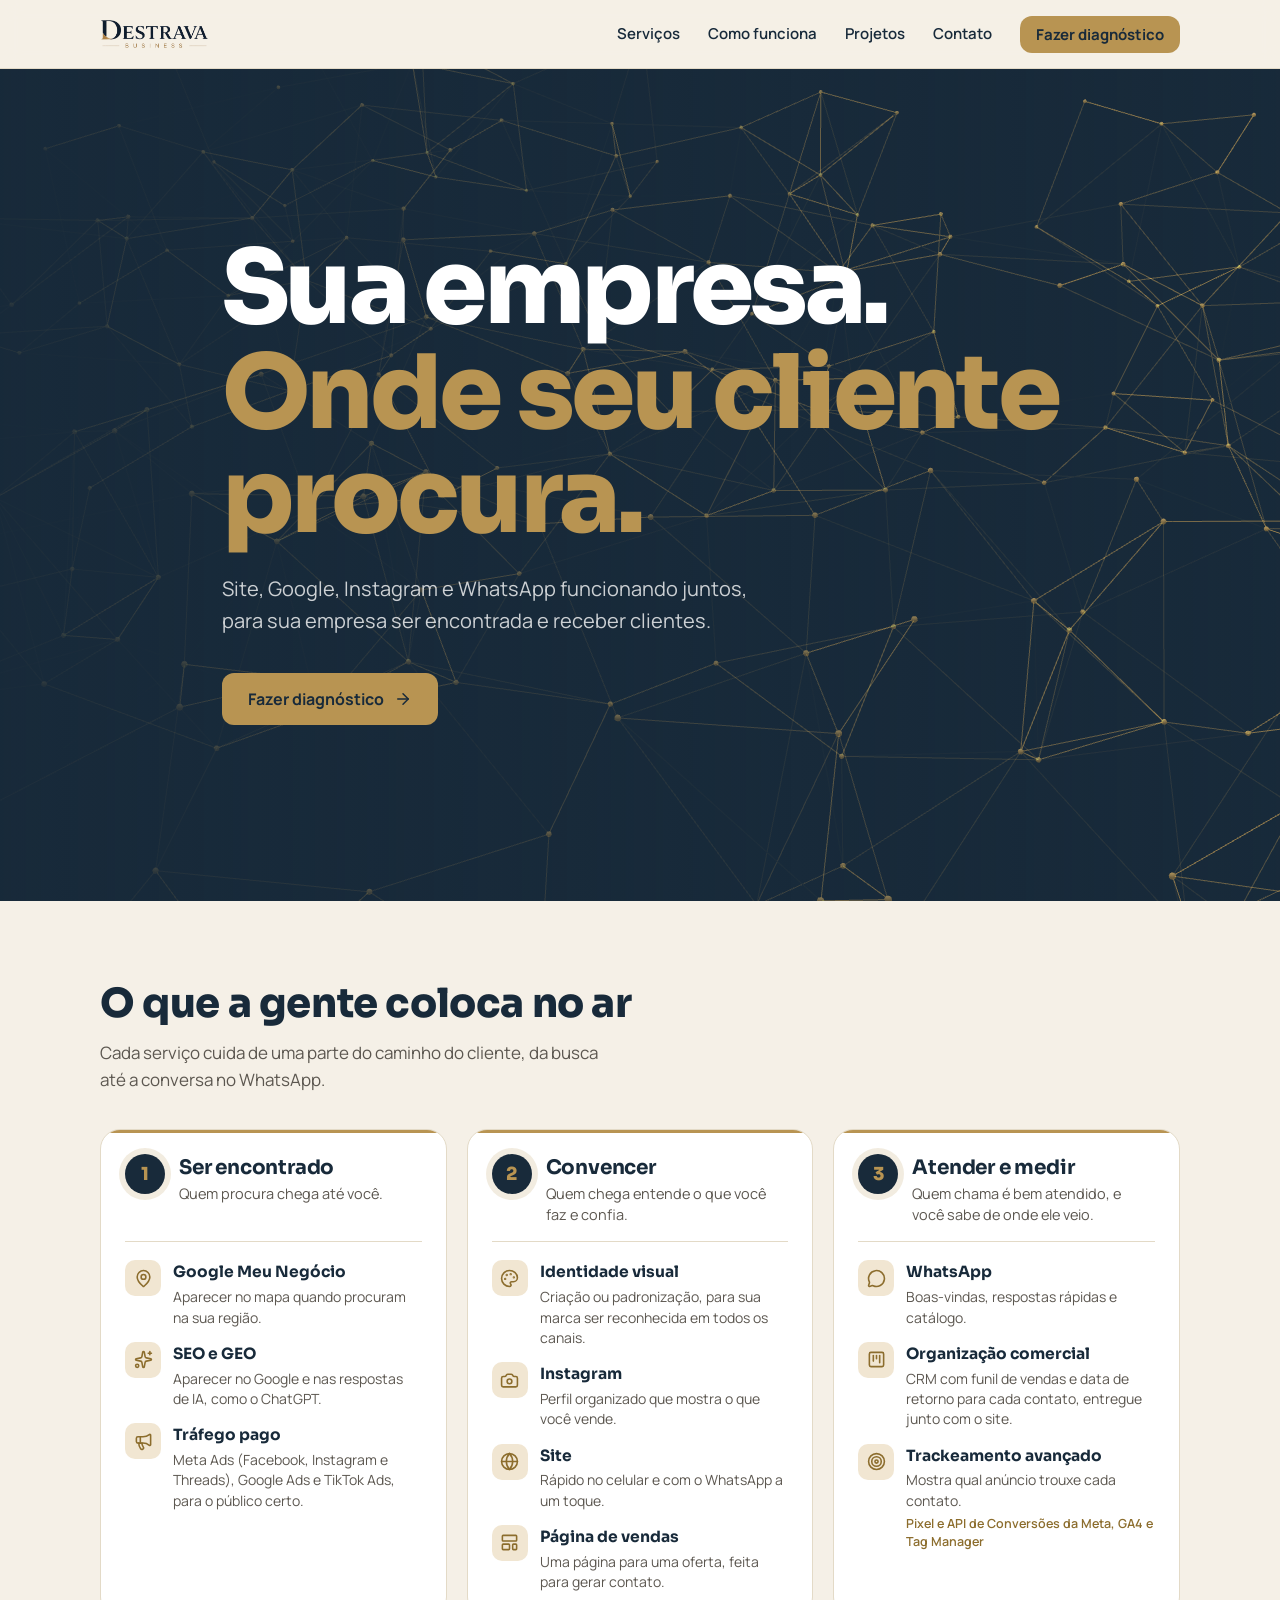
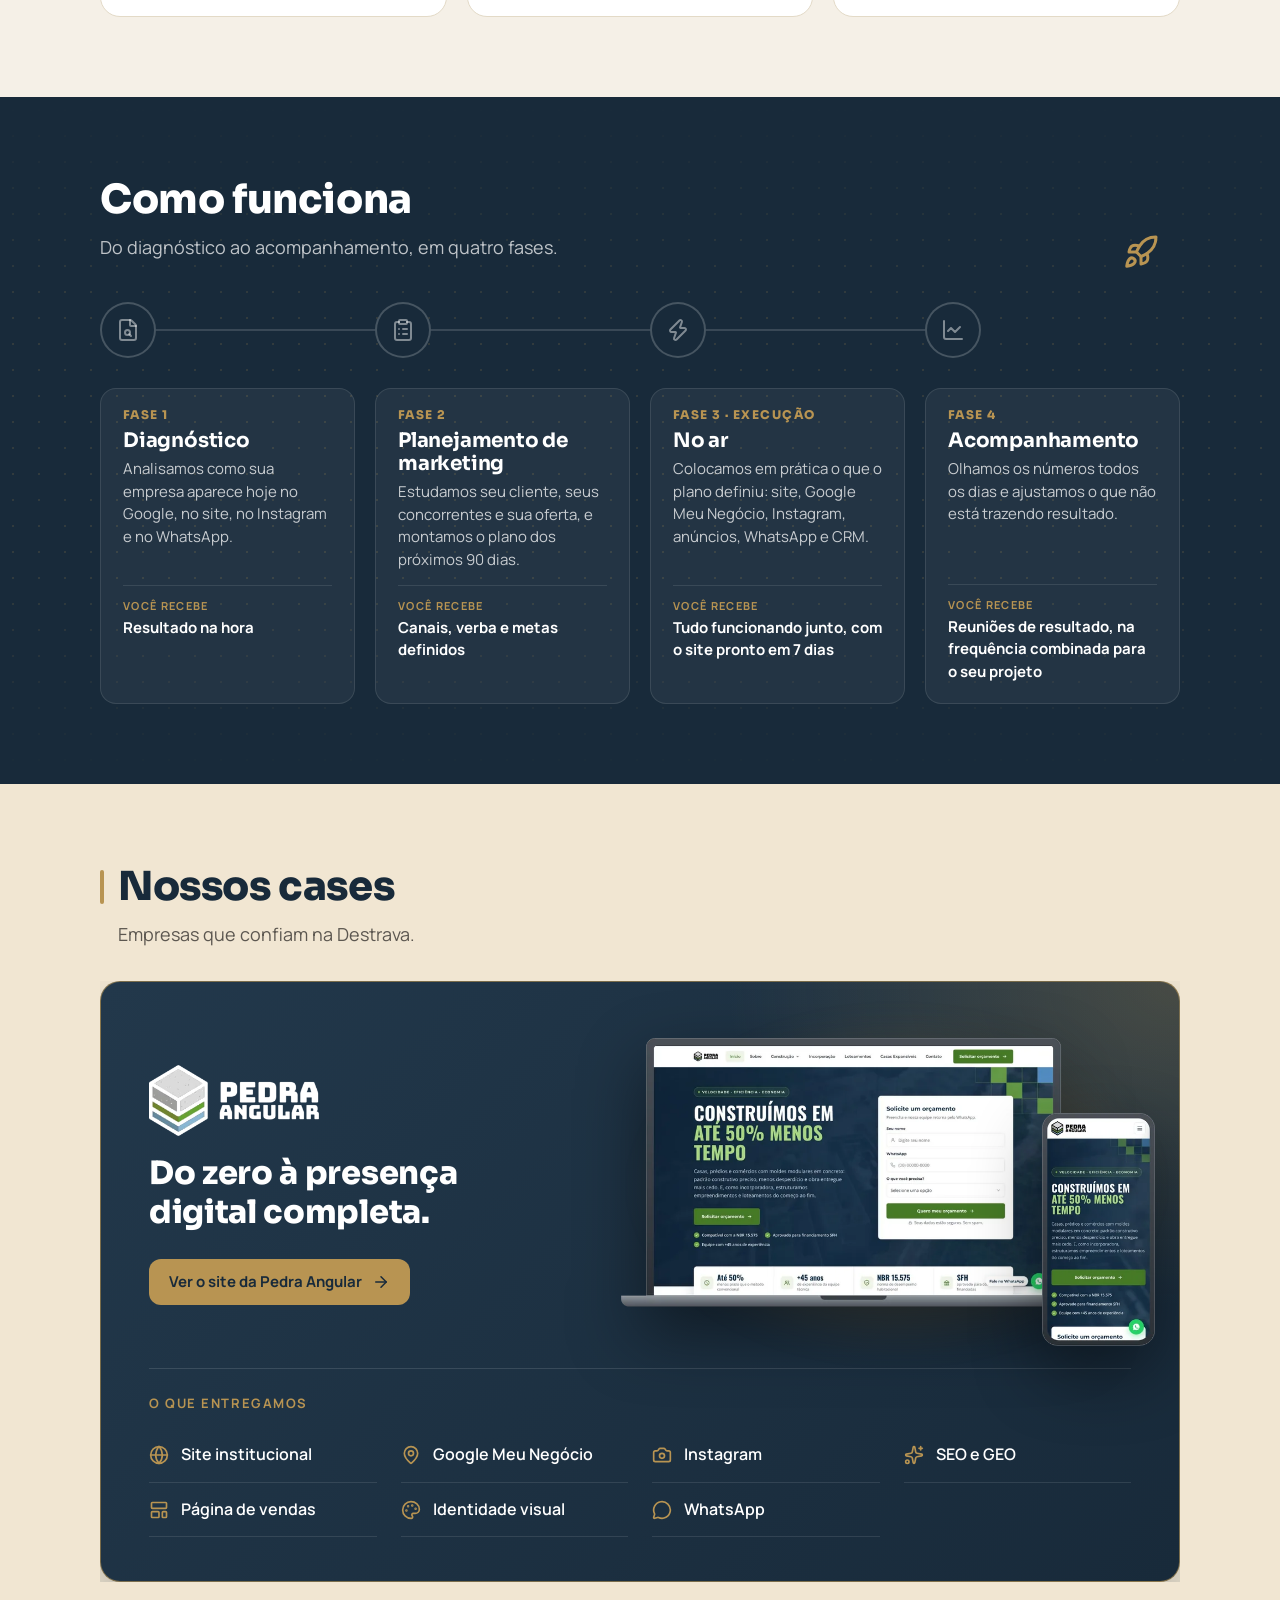
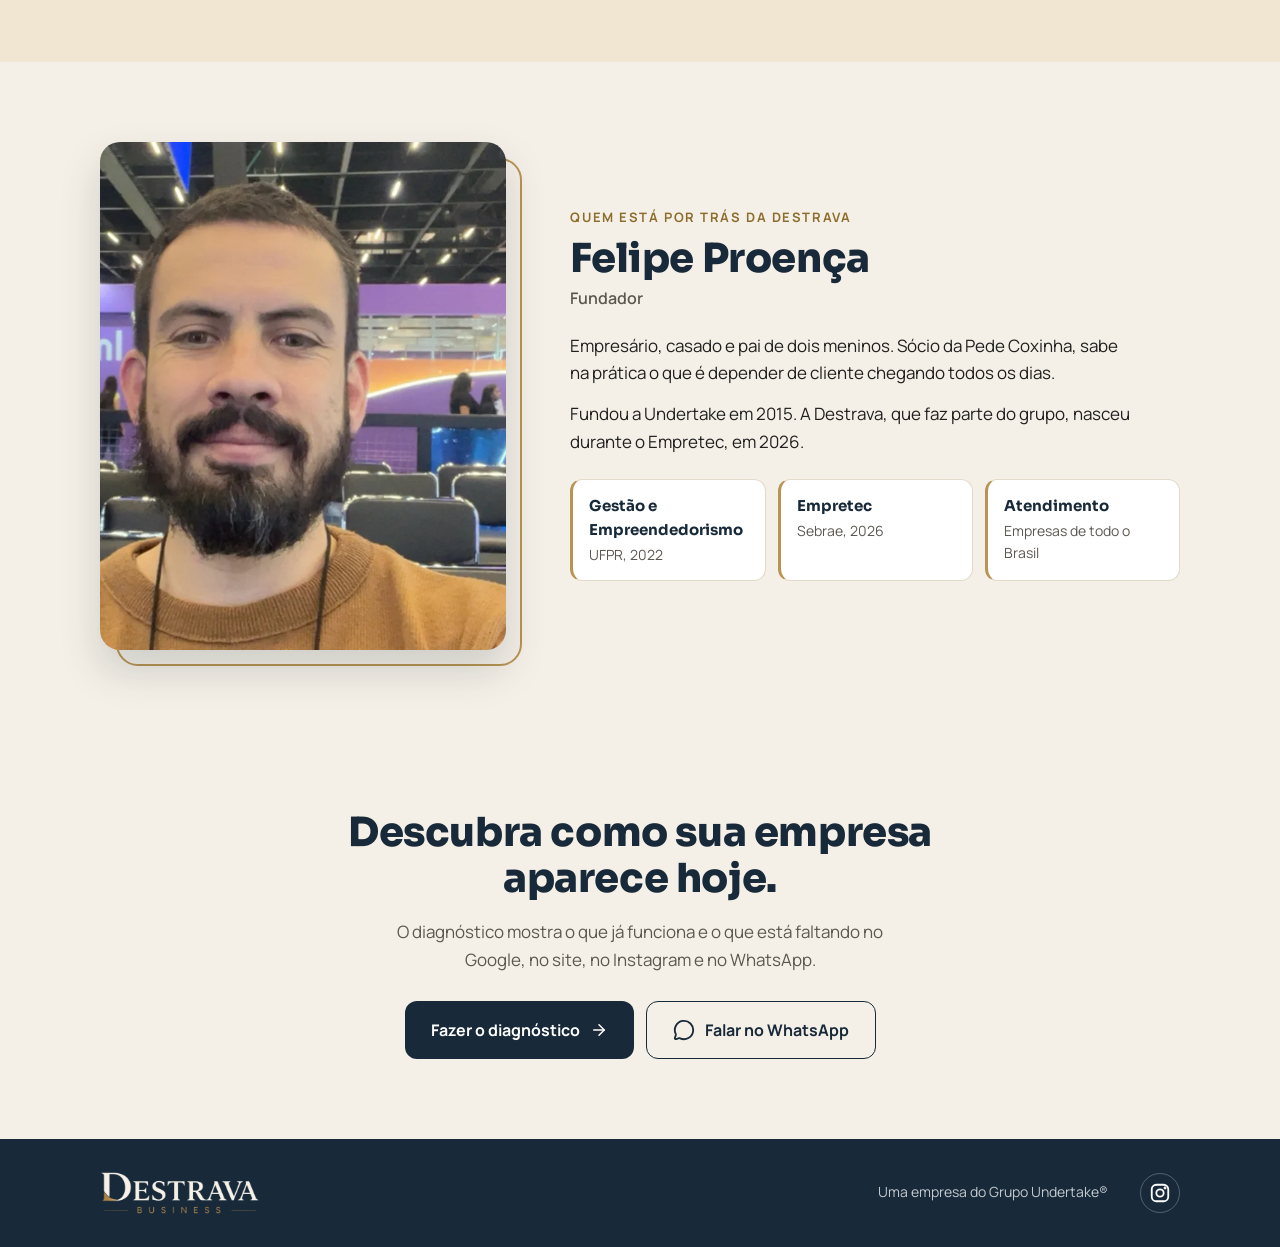
==== commit 78088b78: "Rodapé: faixa azul com o logo original em versão clara Co-Authored-By: Claude Opus 5.5 <noreply@anth" ====
--- a/index.html
+++ b/index.html
@@ -49,7 +49,7 @@
 }
 </script>
 <link rel="icon" href="/assets/img/favicon.svg" type="image/svg+xml">
-<link rel="stylesheet" href="css/home.css?v=36">
+<link rel="stylesheet" href="css/home.css?v=37">
 </head>
 <body>
 <a class="pular" href="#conteudo">Pular para o conteúdo</a>
@@ -152,15 +152,15 @@
 
 <footer class="rodape">
   <div class="wrap rodape-in">
-    <img class="rodape-logo" src="assets/img/icone-d.svg" alt="Destrava" width="40" height="40">
+    <img class="rodape-logo" src="assets/img/logo-destrava-claro.webp" alt="Destrava Business" width="160" height="44">
     <nav aria-label="Rodapé"><a class="rodape-ig" href="https://instagram.com/vempradestrava" target="_blank" rel="noopener" aria-label="Instagram da Destrava"><svg aria-hidden="true" viewBox="0 0 24 24" width="22" height="22" fill="none" stroke="currentColor" stroke-width="2" stroke-linecap="round" stroke-linejoin="round"><rect x="3" y="3" width="18" height="18" rx="5"/><circle cx="12" cy="12" r="4"/><circle cx="17.5" cy="6.5" r=".6" fill="currentColor"/></svg></a></nav>
     <p>Uma empresa do Grupo Undertake®</p>
   </div>
 </footer>
-<script src="js/config.js?v=36"></script>
-<script src="js/app.js?v=36"></script>
+<script src="js/config.js?v=37"></script>
+<script src="js/app.js?v=37"></script>
 <script src="js/three.min.js" defer></script>
 <script src="js/vanta.net.min.js" defer></script>
-<script src="js/home.js?v=36" defer></script>
+<script src="js/home.js?v=37" defer></script>
 </body>
 </html>
--- a/css/home.css
+++ b/css/home.css
@@ -376,3 +376,10 @@
 .rodape-in p{margin-left:auto;order:2}.rodape-in nav{order:3}
 @media (max-width:599px){.rodape-in{flex-direction:column;gap:14px;text-align:center}.rodape-in p{margin:0}}
 @media (max-width:899px){.fases::before,.fases::after{bottom:var(--linha-fim,28px)}}
+/* Rodapé em faixa azul */
+.rodape{background:var(--azul);border-top:0;color:rgb(255 255 255 / .75)}
+.rodape-in{color:rgb(255 255 255 / .75)}
+.rodape-ig{color:#fff;border-color:rgb(255 255 255 / .25)}
+.rodape-ig:hover{background:var(--ouro);color:var(--azul);border-color:var(--ouro)}
+.rodape nav .rodape-ig{color:#fff}.rodape nav .rodape-ig:hover{color:var(--azul)}.rodape .rodape-logo{width:52px;height:52px}
+.rodape .rodape-logo{width:160px;height:auto}
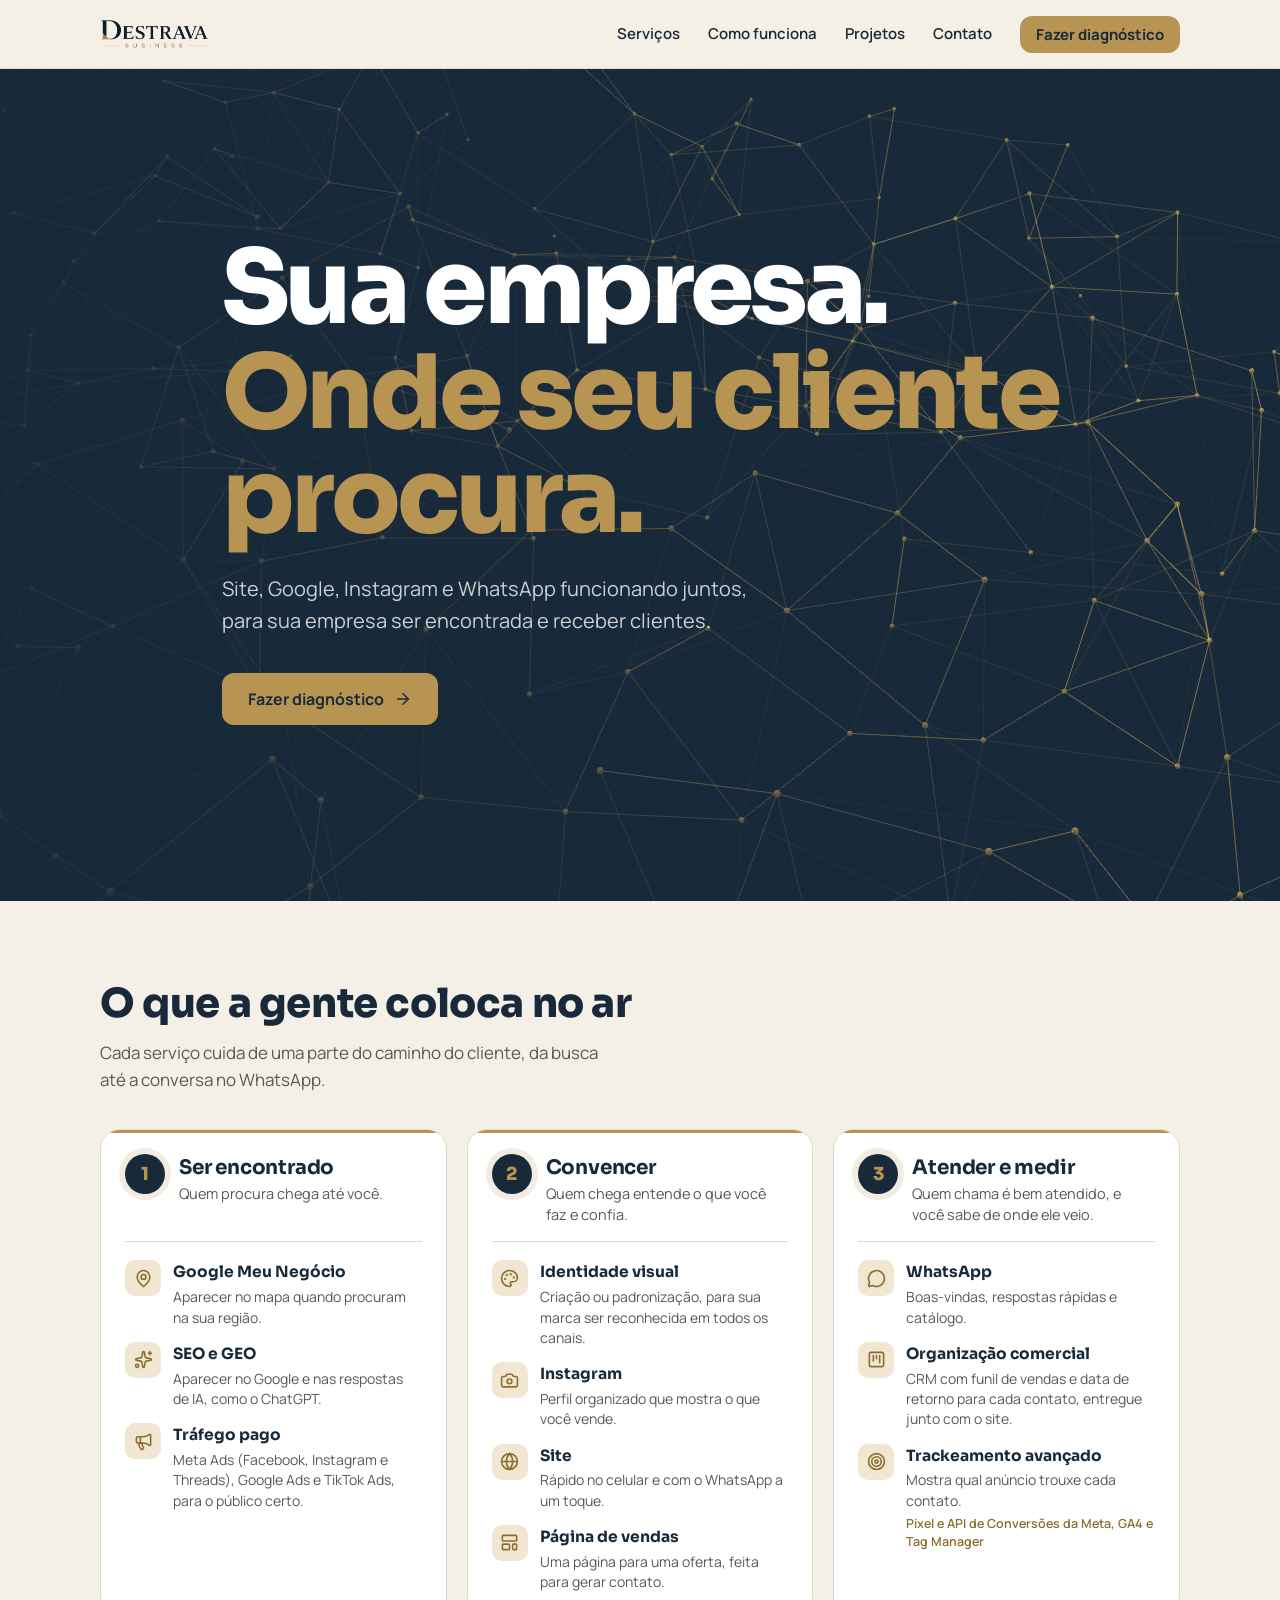
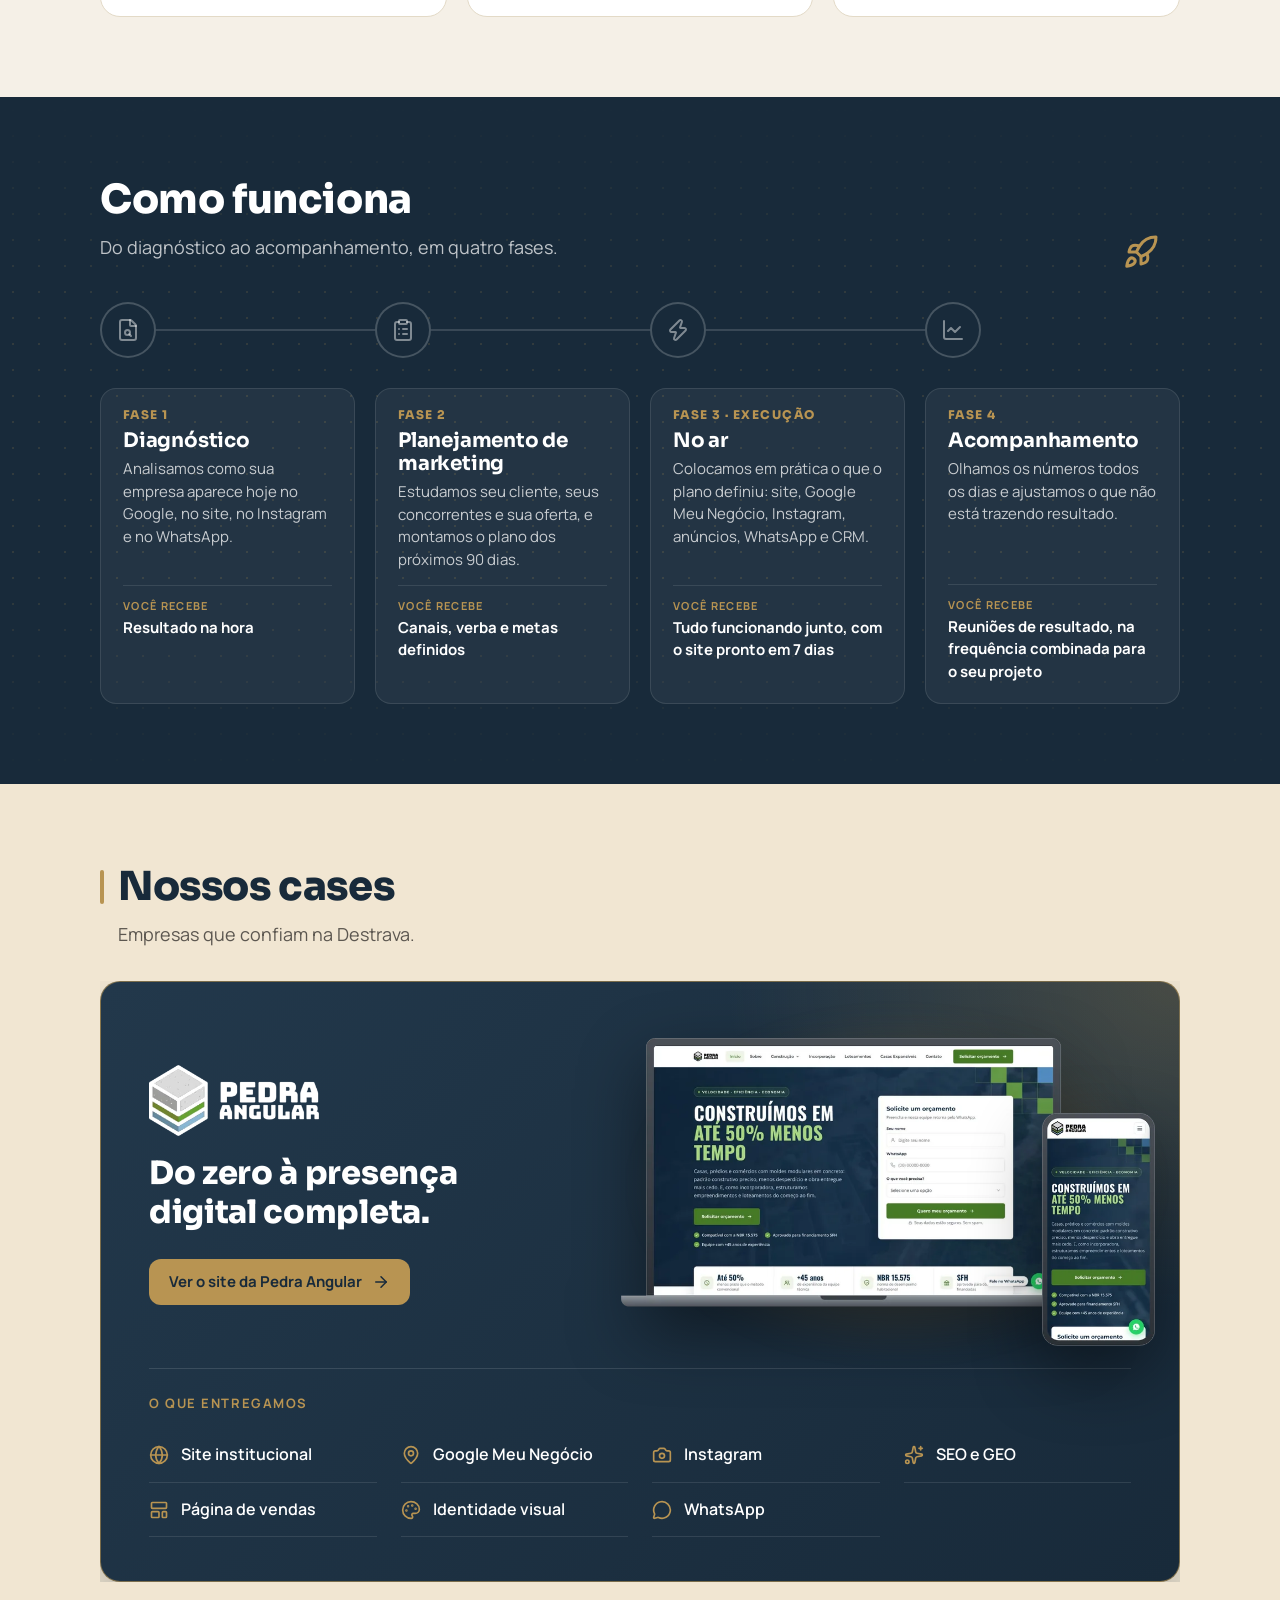
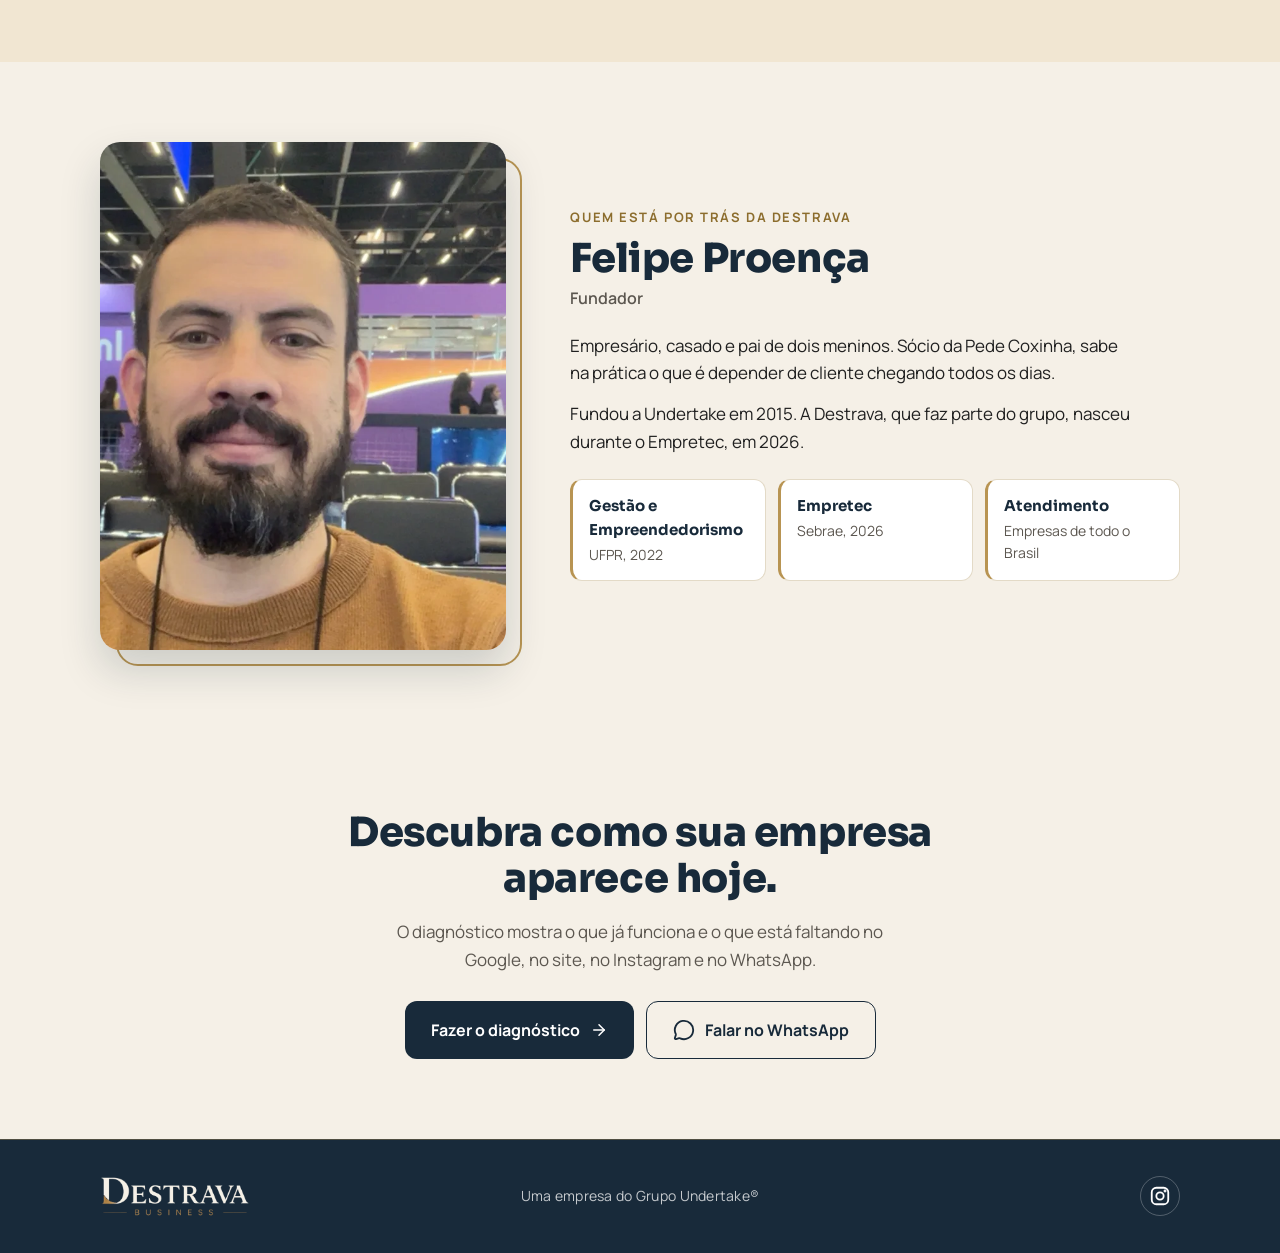
==== commit 16338808: "Rodapé: logo, texto ao centro e Instagram alinhados Co-Authored-By: Claude Opus 5.5 <noreply@anthrop" ====
--- a/index.html
+++ b/index.html
@@ -49,7 +49,7 @@
 }
 </script>
 <link rel="icon" href="/assets/img/favicon.svg" type="image/svg+xml">
-<link rel="stylesheet" href="css/home.css?v=37">
+<link rel="stylesheet" href="css/home.css?v=38">
 </head>
 <body>
 <a class="pular" href="#conteudo">Pular para o conteúdo</a>
@@ -157,10 +157,10 @@
     <p>Uma empresa do Grupo Undertake®</p>
   </div>
 </footer>
-<script src="js/config.js?v=37"></script>
-<script src="js/app.js?v=37"></script>
+<script src="js/config.js?v=38"></script>
+<script src="js/app.js?v=38"></script>
 <script src="js/three.min.js" defer></script>
 <script src="js/vanta.net.min.js" defer></script>
-<script src="js/home.js?v=37" defer></script>
+<script src="js/home.js?v=38" defer></script>
 </body>
 </html>
--- a/css/home.css
+++ b/css/home.css
@@ -383,3 +383,11 @@
 .rodape-ig:hover{background:var(--ouro);color:var(--azul);border-color:var(--ouro)}
 .rodape nav .rodape-ig{color:#fff}.rodape nav .rodape-ig:hover{color:var(--azul)}.rodape .rodape-logo{width:52px;height:52px}
 .rodape .rodape-logo{width:160px;height:auto}
+/* Rodapé harmônico: logo | texto no centro | Instagram */
+@media (min-width:600px){
+  .rodape{padding:36px 0;border-top:1px solid rgb(184 148 82 / .35)}
+  .rodape-in{display:grid;grid-template-columns:1fr auto 1fr;align-items:center;gap:24px}
+  .rodape-in p{margin:0;order:2;text-align:center;font-size:14px;letter-spacing:.02em}
+  .rodape-in nav{order:3;justify-self:end}
+  .rodape .rodape-logo{order:1;justify-self:start;width:150px}
+}
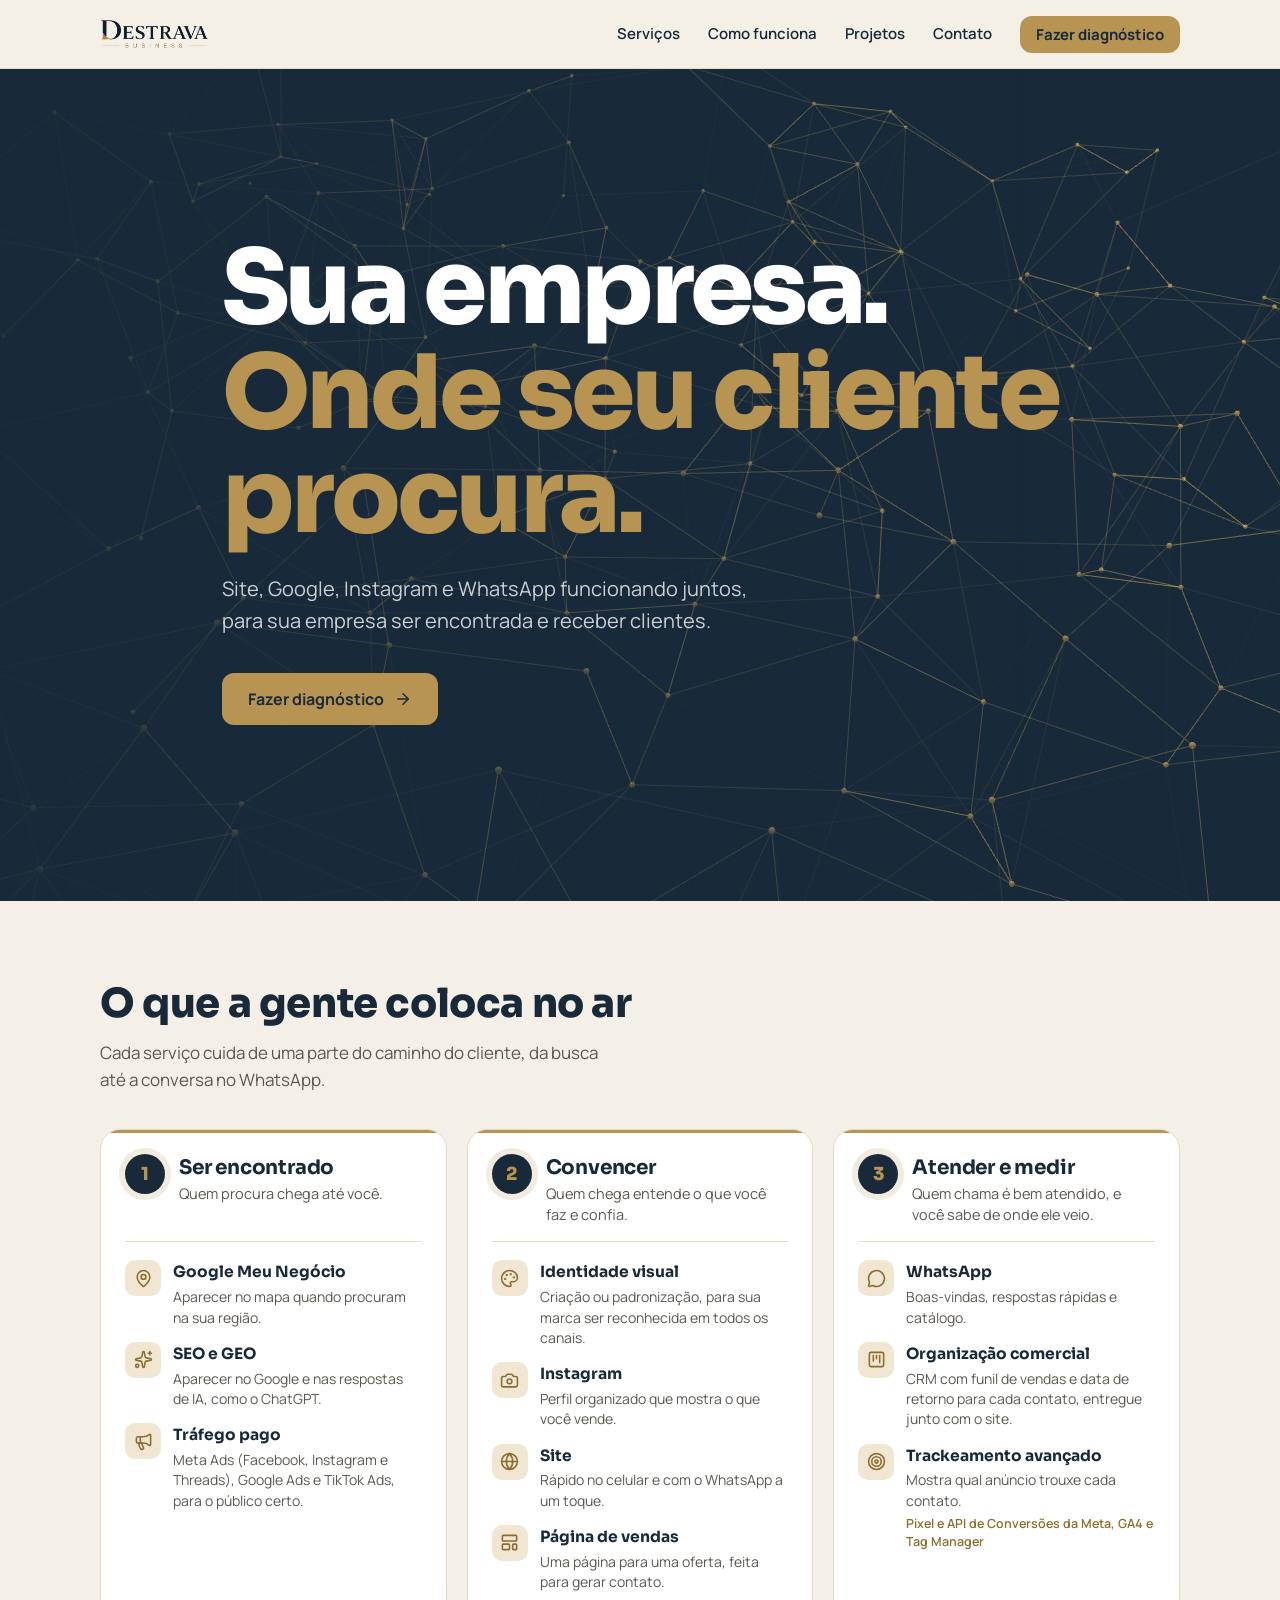
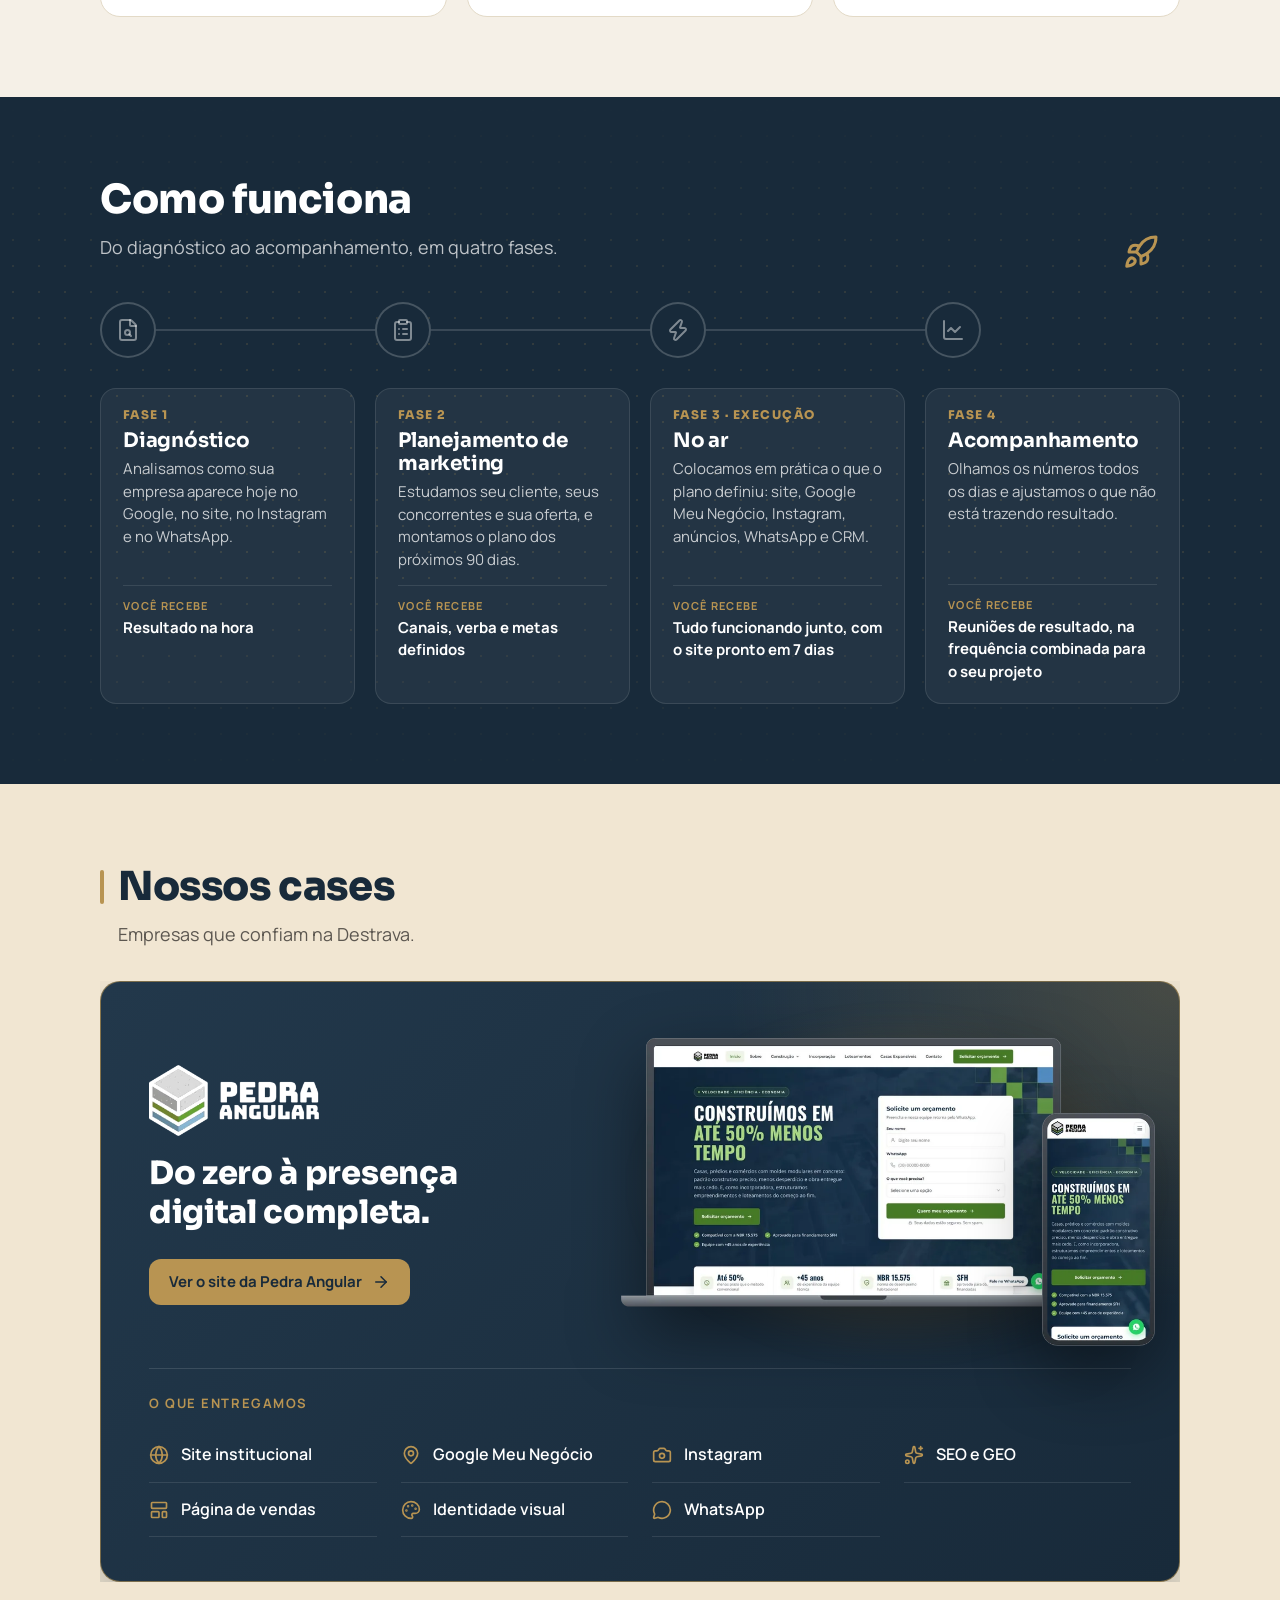
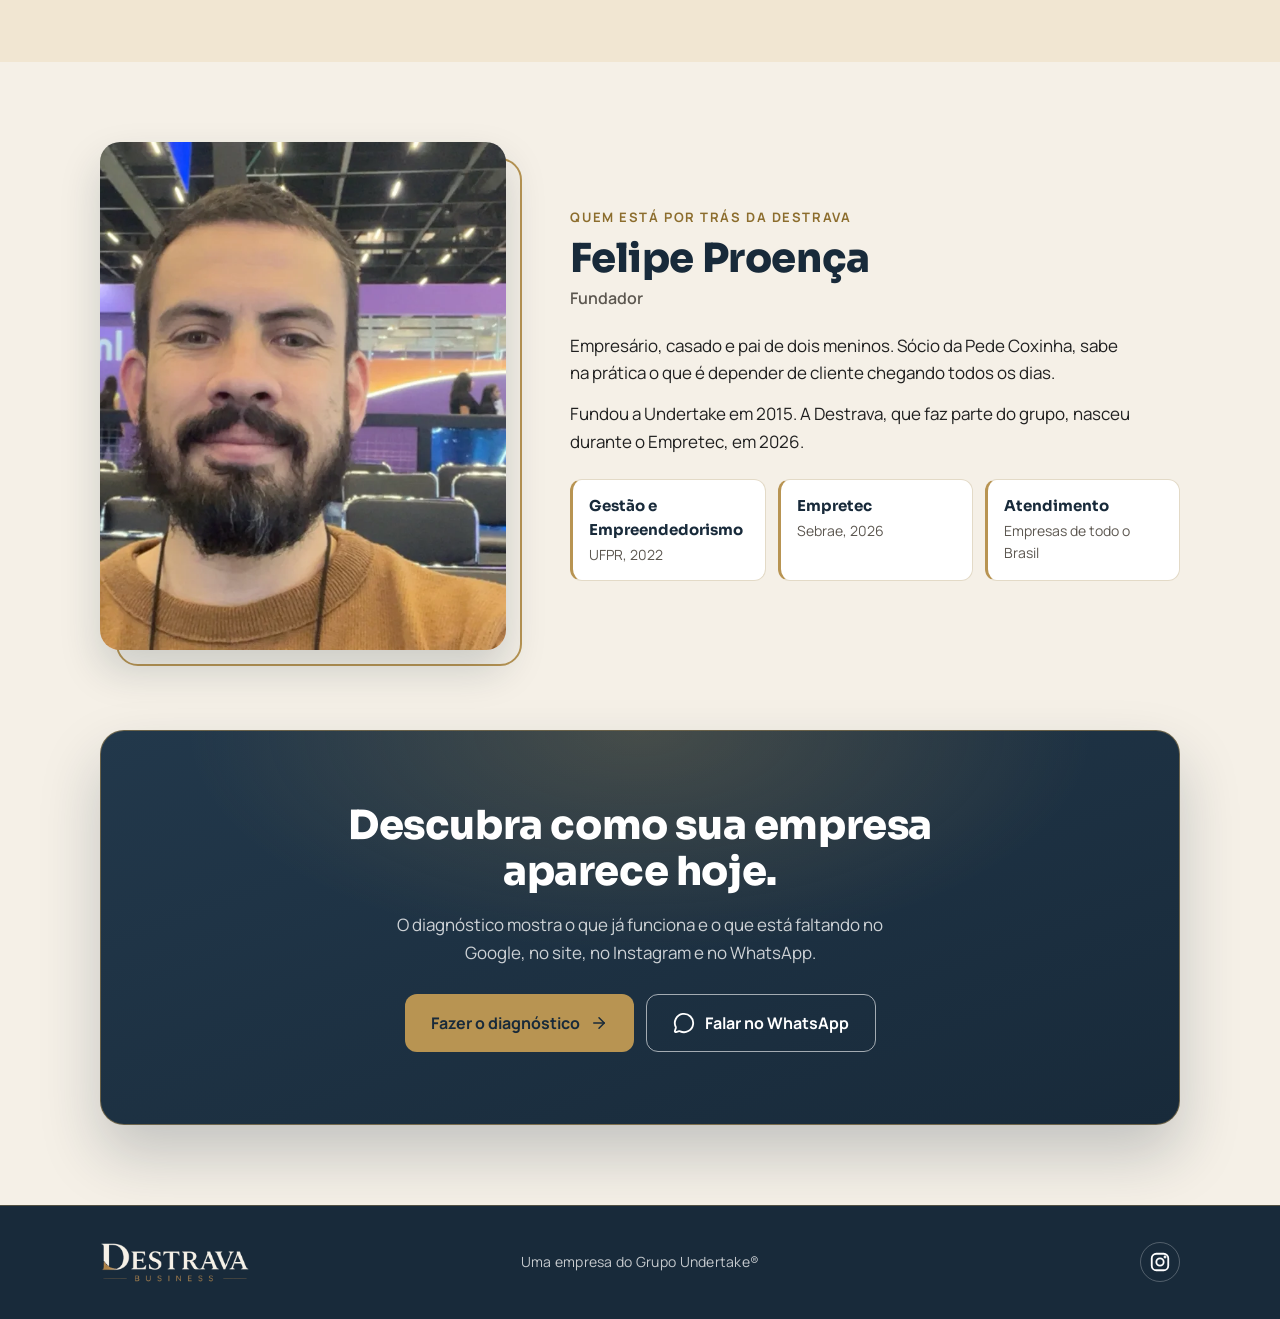
==== commit 2f0623ee: "Chamada final em card azul, separada do card do fundador Co-Authored-By: Claude Opus 5.5 <noreply@an" ====
--- a/index.html
+++ b/index.html
@@ -49,7 +49,7 @@
 }
 </script>
 <link rel="icon" href="/assets/img/favicon.svg" type="image/svg+xml">
-<link rel="stylesheet" href="css/home.css?v=38">
+<link rel="stylesheet" href="css/home.css?v=39">
 </head>
 <body>
 <a class="pular" href="#conteudo">Pular para o conteúdo</a>
@@ -157,10 +157,10 @@
     <p>Uma empresa do Grupo Undertake®</p>
   </div>
 </footer>
-<script src="js/config.js?v=38"></script>
-<script src="js/app.js?v=38"></script>
+<script src="js/config.js?v=39"></script>
+<script src="js/app.js?v=39"></script>
 <script src="js/three.min.js" defer></script>
 <script src="js/vanta.net.min.js" defer></script>
-<script src="js/home.js?v=38" defer></script>
+<script src="js/home.js?v=39" defer></script>
 </body>
 </html>
--- a/css/home.css
+++ b/css/home.css
@@ -391,3 +391,13 @@
   .rodape-in nav{order:3;justify-self:end}
   .rodape .rodape-logo{order:1;justify-self:start;width:150px}
 }
+/* Chamada final em card azul, separada do card do fundador */
+.final{background:var(--marfim);padding-top:0}
+.final-in{background:radial-gradient(ellipse 60% 80% at 50% 0%,rgb(184 148 82 / .25),transparent 70%),linear-gradient(160deg,#22384B,#182A3A);border:1px solid rgb(184 148 82 / .5);border-radius:24px;padding:56px 24px;box-shadow:0 30px 60px rgb(24 42 58 / .22)}
+.final h2{color:#fff}
+.final p{color:rgb(255 255 255 / .78)}
+.final .btn-azul{background:var(--ouro);color:var(--azul)}.final .btn-azul:hover{background:#c9a565}
+.final .btn-linha{color:#fff;border-color:rgb(255 255 255 / .6)}.final .btn-linha:hover{background:rgb(255 255 255 / .08)}
+@media (min-width:900px){.final-in{padding:72px 48px}}
+.rodape{margin-top:0}
+@media (max-width:1199px){.final .final-in{margin:0 16px}}@media (min-width:1200px){.final .final-in{max-width:1080px}}
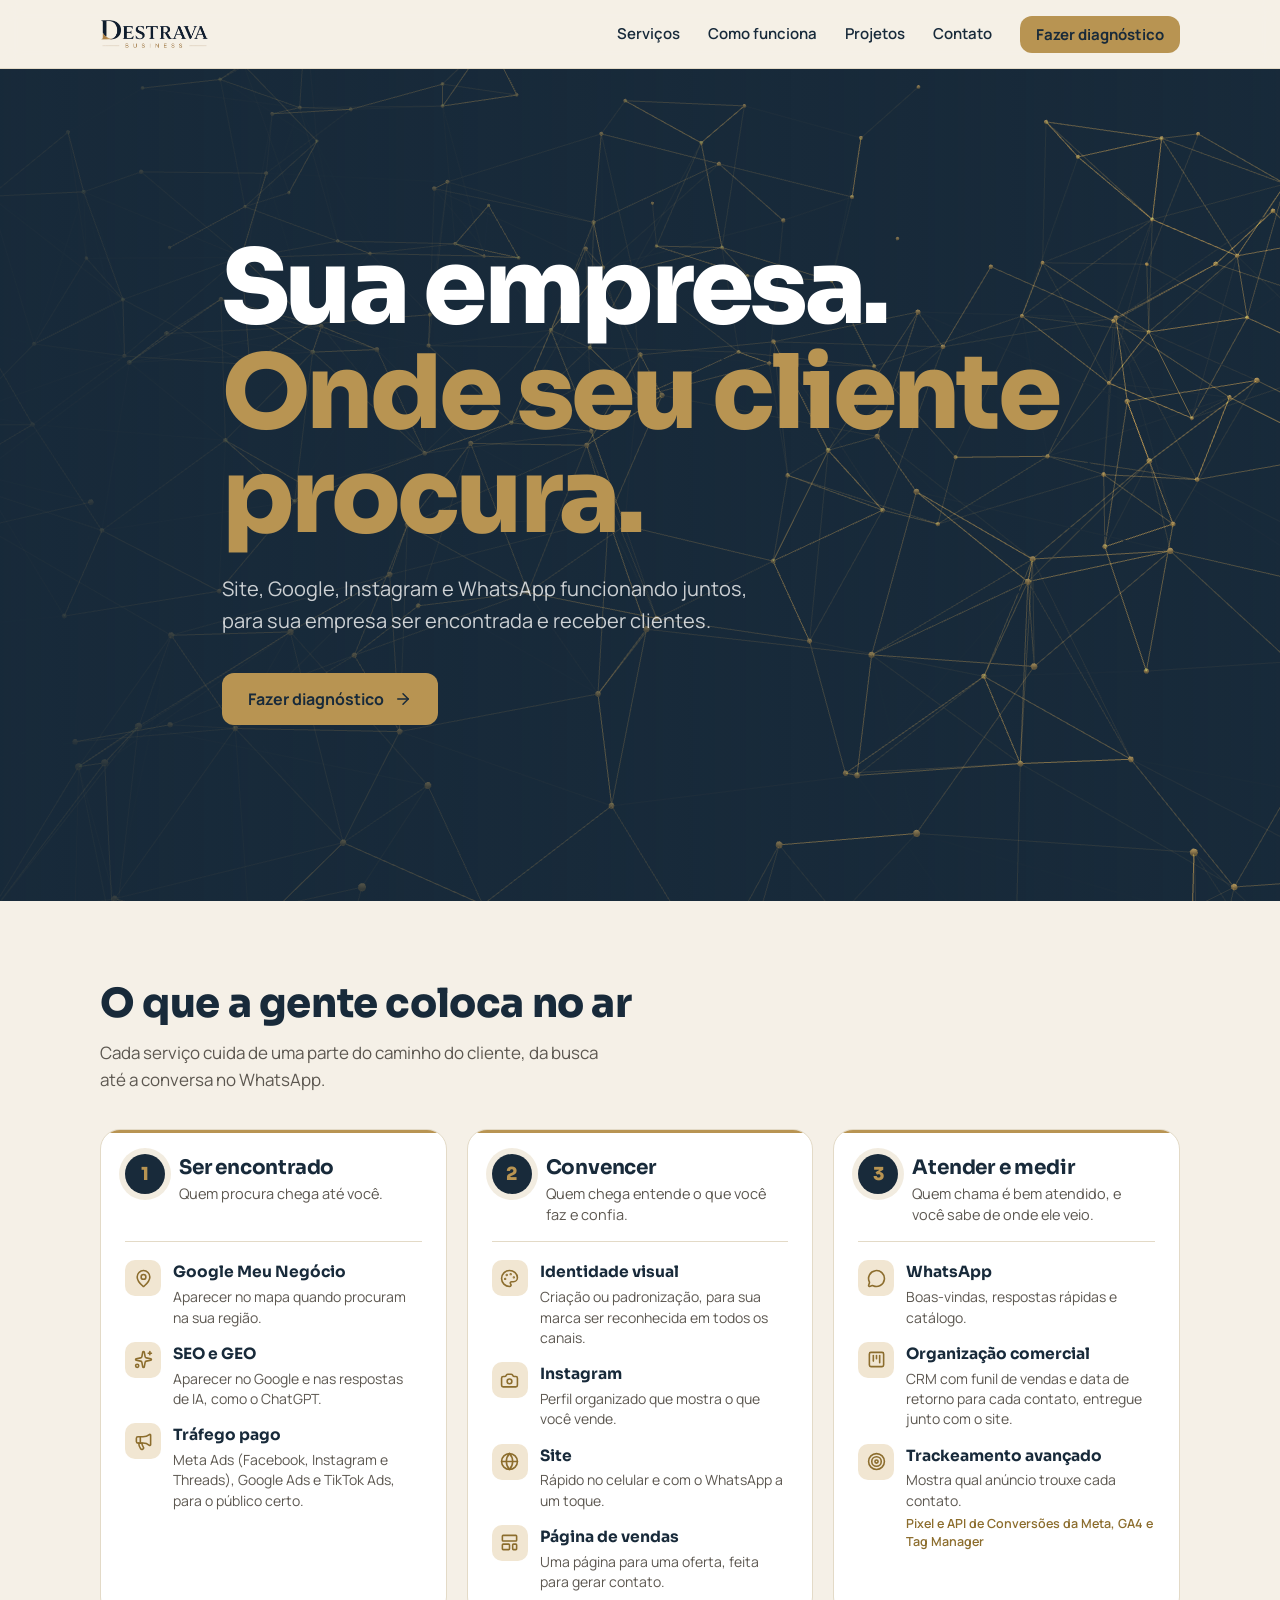
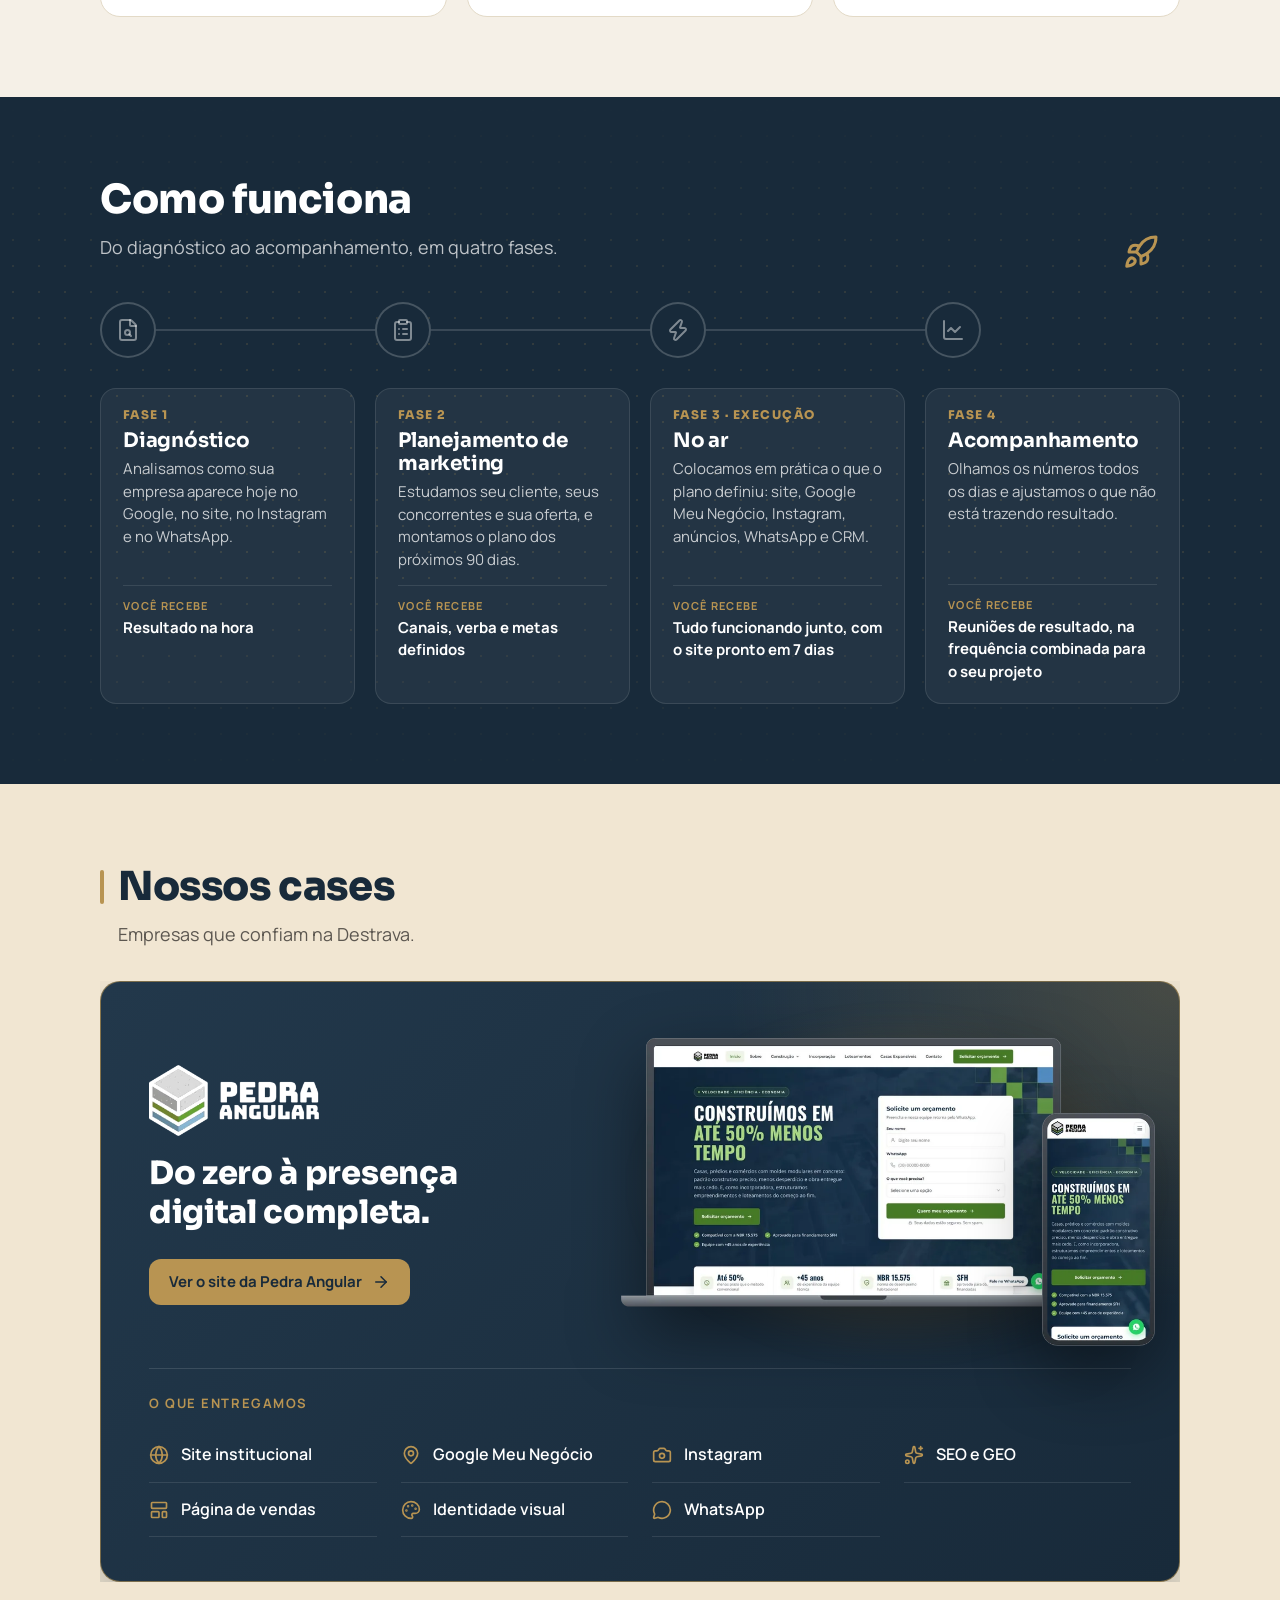
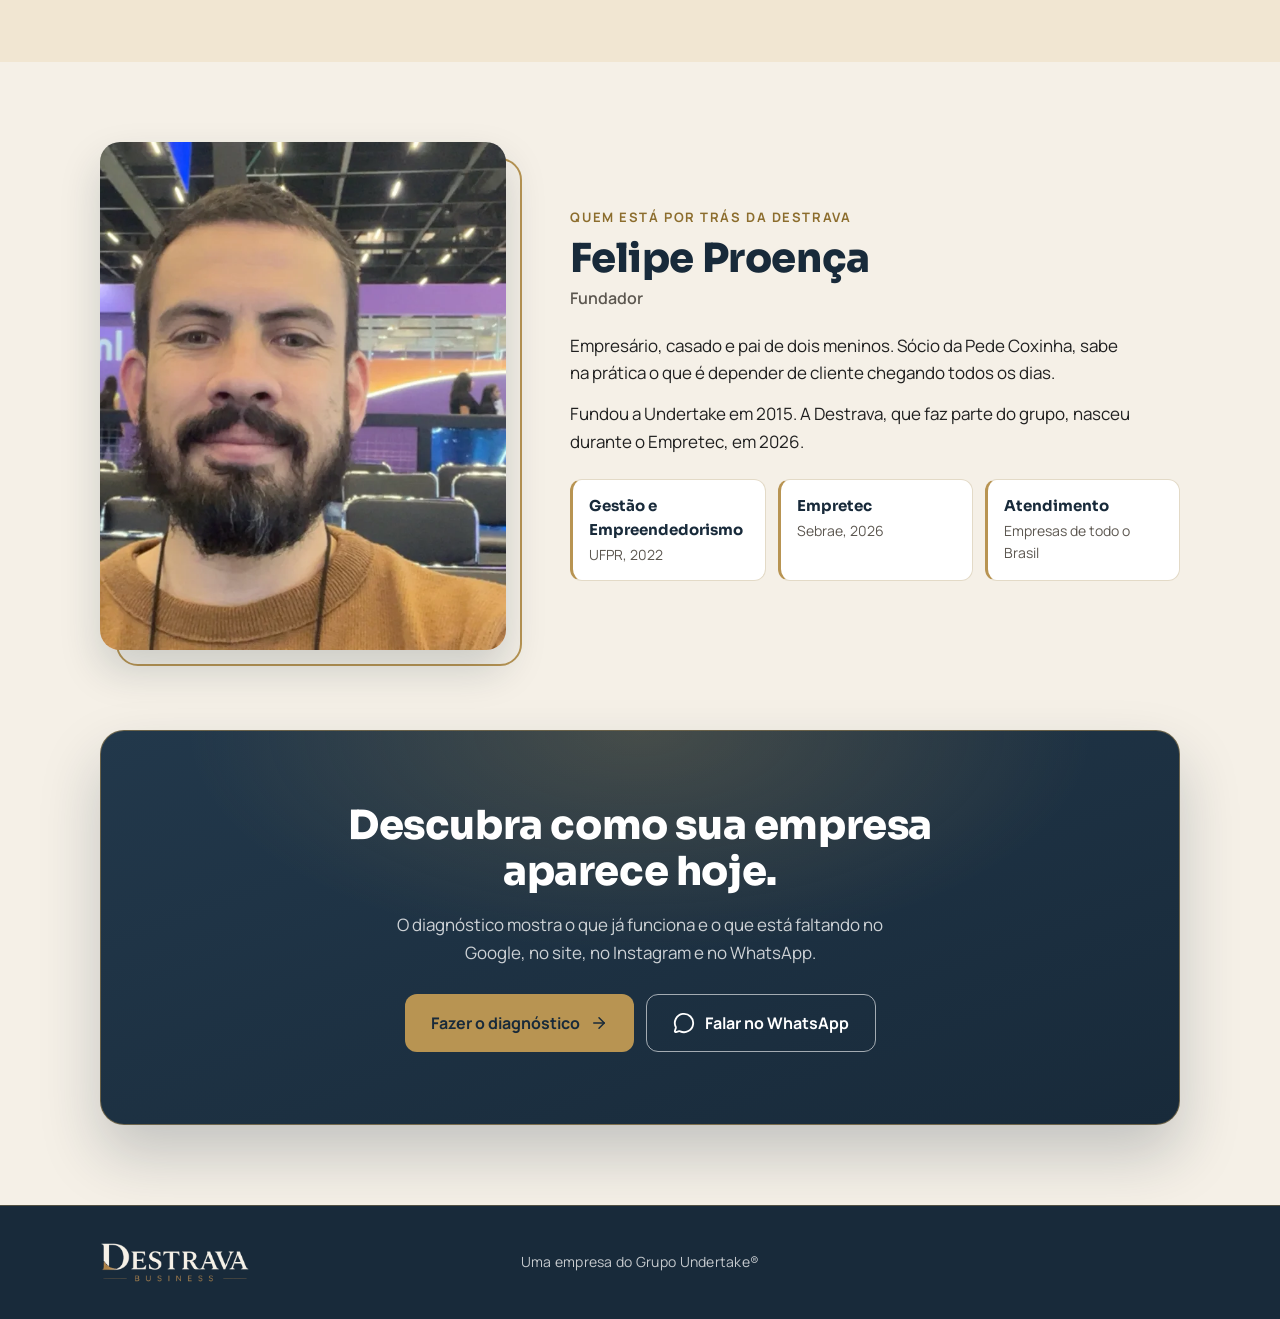
==== commit 0fcf2de4: "Rodapé sem Instagram: o foco é o diagnóstico Co-Authored-By: Claude Opus 5.5 <noreply@anthropic.com>" ====
--- a/index.html
+++ b/index.html
@@ -153,7 +153,7 @@
 <footer class="rodape">
   <div class="wrap rodape-in">
     <img class="rodape-logo" src="assets/img/logo-destrava-claro.webp" alt="Destrava Business" width="160" height="44">
-    <nav aria-label="Rodapé"><a class="rodape-ig" href="https://instagram.com/vempradestrava" target="_blank" rel="noopener" aria-label="Instagram da Destrava"><svg aria-hidden="true" viewBox="0 0 24 24" width="22" height="22" fill="none" stroke="currentColor" stroke-width="2" stroke-linecap="round" stroke-linejoin="round"><rect x="3" y="3" width="18" height="18" rx="5"/><circle cx="12" cy="12" r="4"/><circle cx="17.5" cy="6.5" r=".6" fill="currentColor"/></svg></a></nav>
+    
     <p>Uma empresa do Grupo Undertake®</p>
   </div>
 </footer>
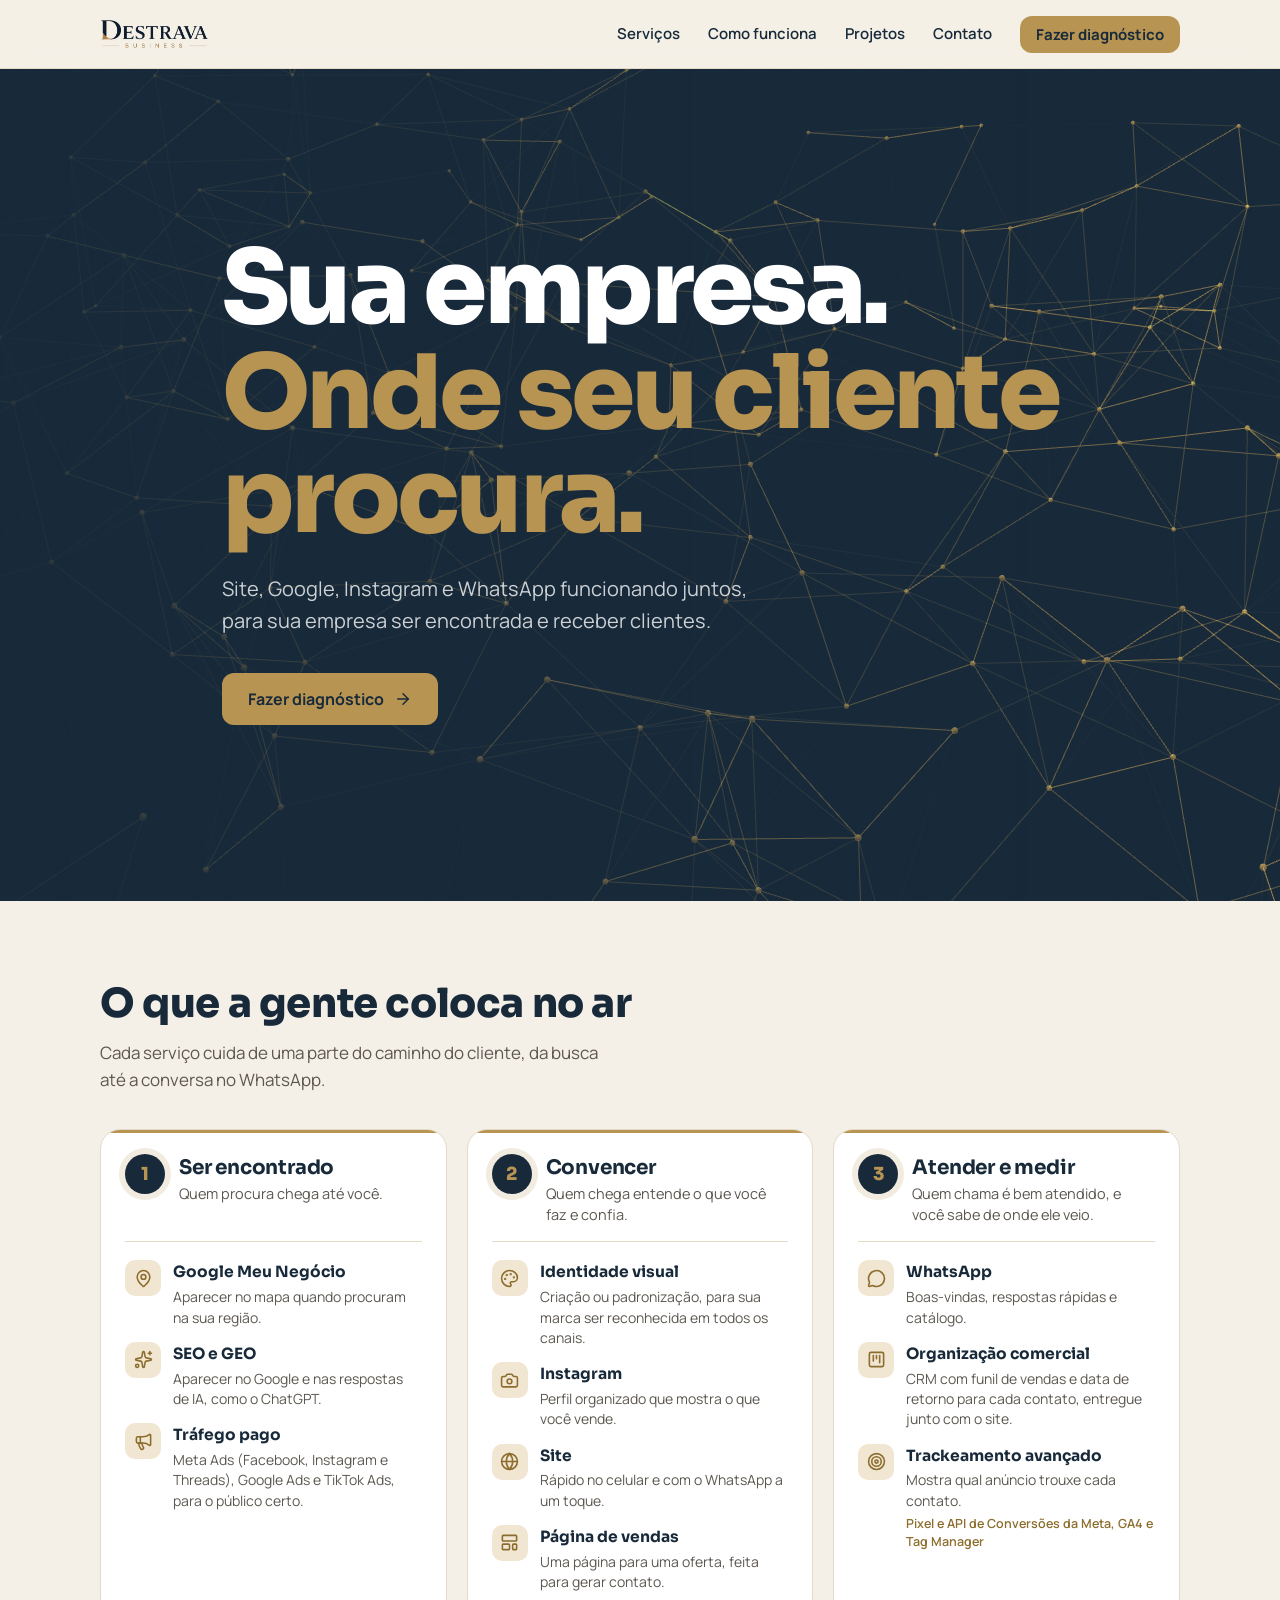
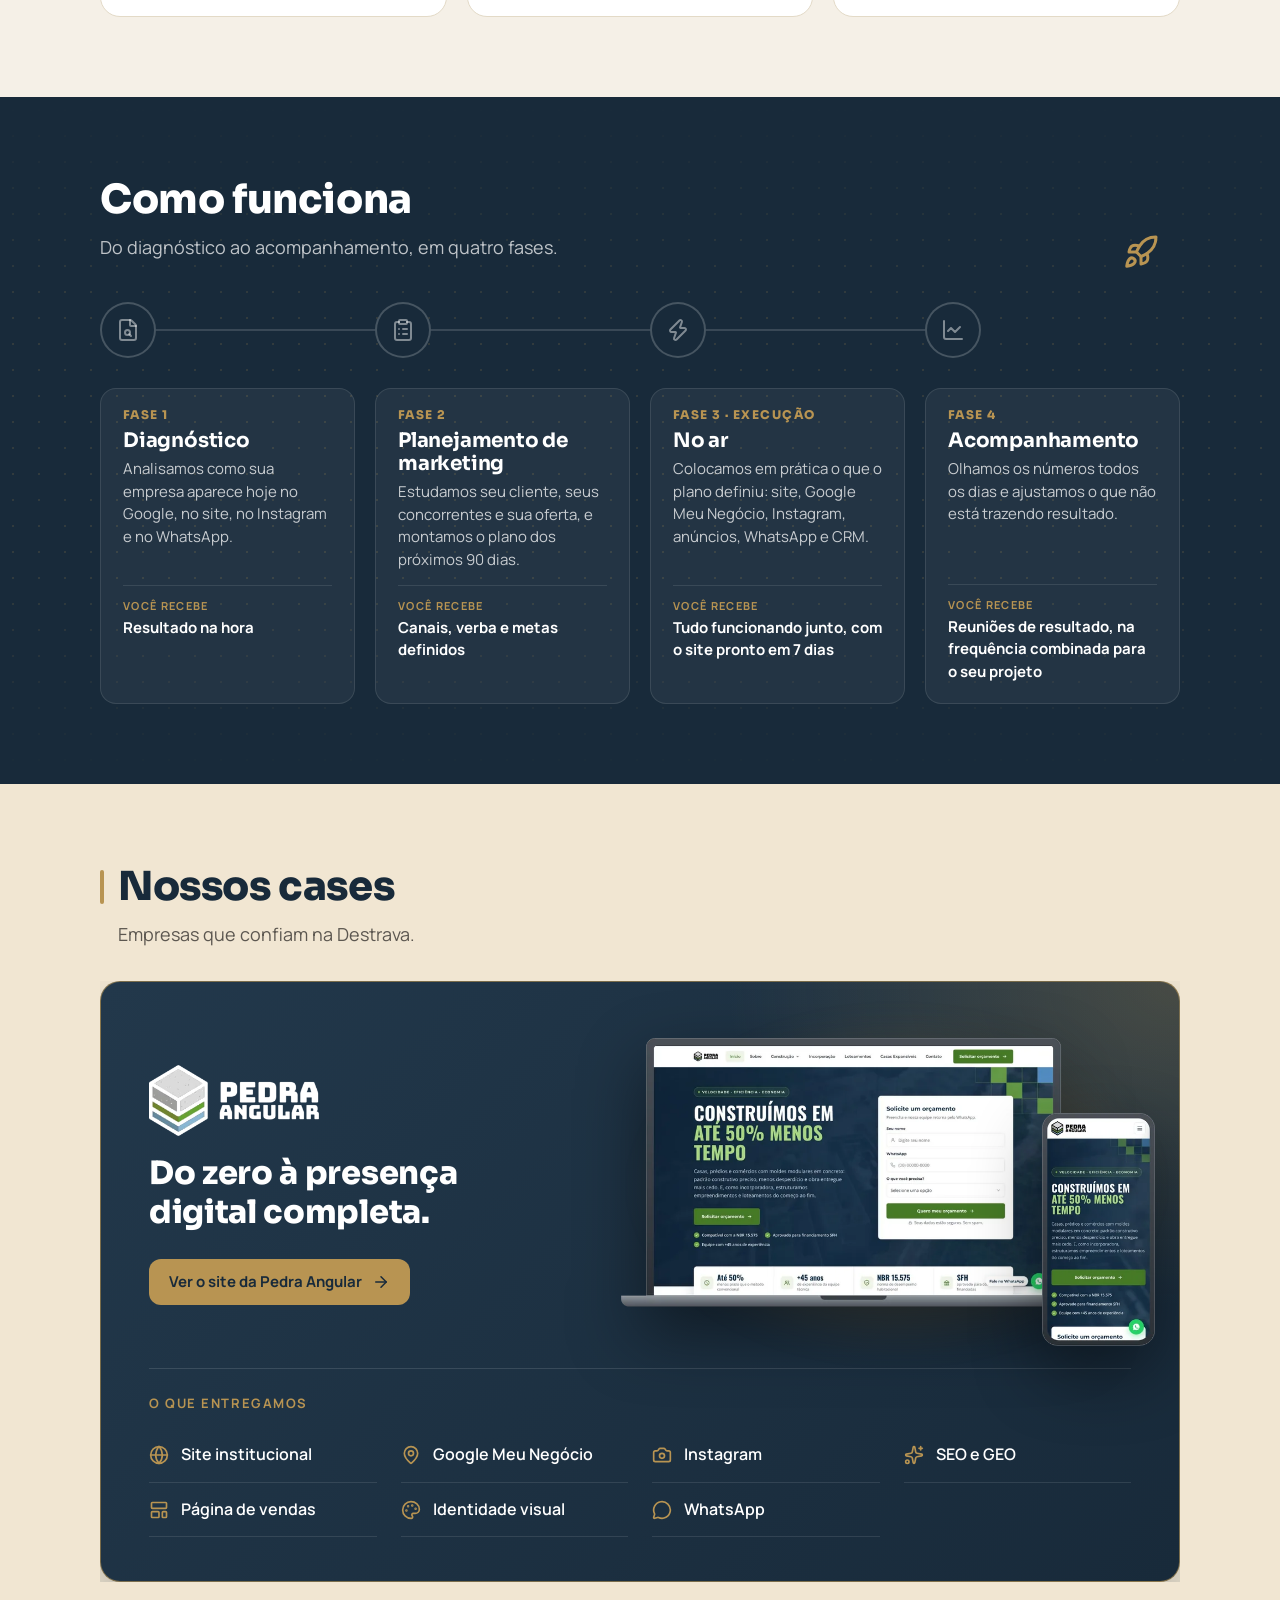
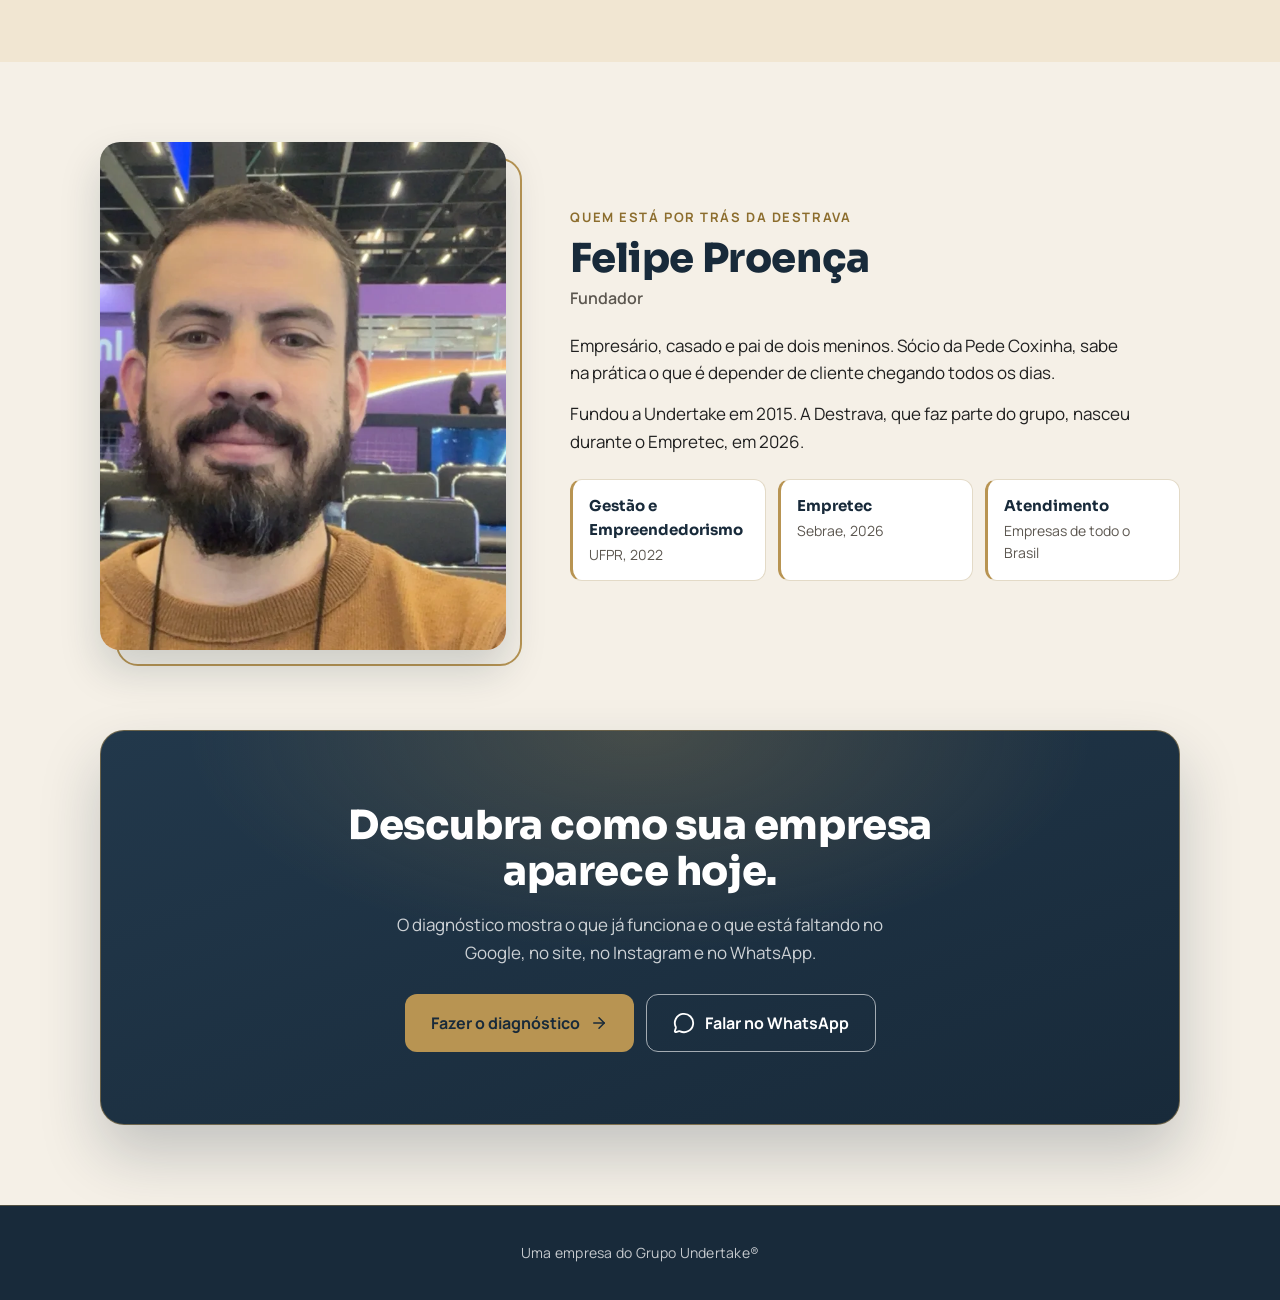
==== commit 10e7eb11: "Rodapé só com o texto, centralizado Co-Authored-By: Claude Opus 5.5 <noreply@anthropic.com> Claude-S" ====
--- a/index.html
+++ b/index.html
@@ -49,7 +49,7 @@
 }
 </script>
 <link rel="icon" href="/assets/img/favicon.svg" type="image/svg+xml">
-<link rel="stylesheet" href="css/home.css?v=39">
+<link rel="stylesheet" href="css/home.css?v=40">
 </head>
 <body>
 <a class="pular" href="#conteudo">Pular para o conteúdo</a>
@@ -152,15 +152,14 @@
 
 <footer class="rodape">
   <div class="wrap rodape-in">
-    <img class="rodape-logo" src="assets/img/logo-destrava-claro.webp" alt="Destrava Business" width="160" height="44">
     
     <p>Uma empresa do Grupo Undertake®</p>
   </div>
 </footer>
-<script src="js/config.js?v=39"></script>
-<script src="js/app.js?v=39"></script>
+<script src="js/config.js?v=40"></script>
+<script src="js/app.js?v=40"></script>
 <script src="js/three.min.js" defer></script>
 <script src="js/vanta.net.min.js" defer></script>
-<script src="js/home.js?v=39" defer></script>
+<script src="js/home.js?v=40" defer></script>
 </body>
 </html>
--- a/css/home.css
+++ b/css/home.css
@@ -401,3 +401,4 @@
 @media (min-width:900px){.final-in{padding:72px 48px}}
 .rodape{margin-top:0}
 @media (max-width:1199px){.final .final-in{margin:0 16px}}@media (min-width:1200px){.final .final-in{max-width:1080px}}
+.rodape-in{display:flex !important;justify-content:center}.rodape-in p{margin:0 !important;text-align:center}
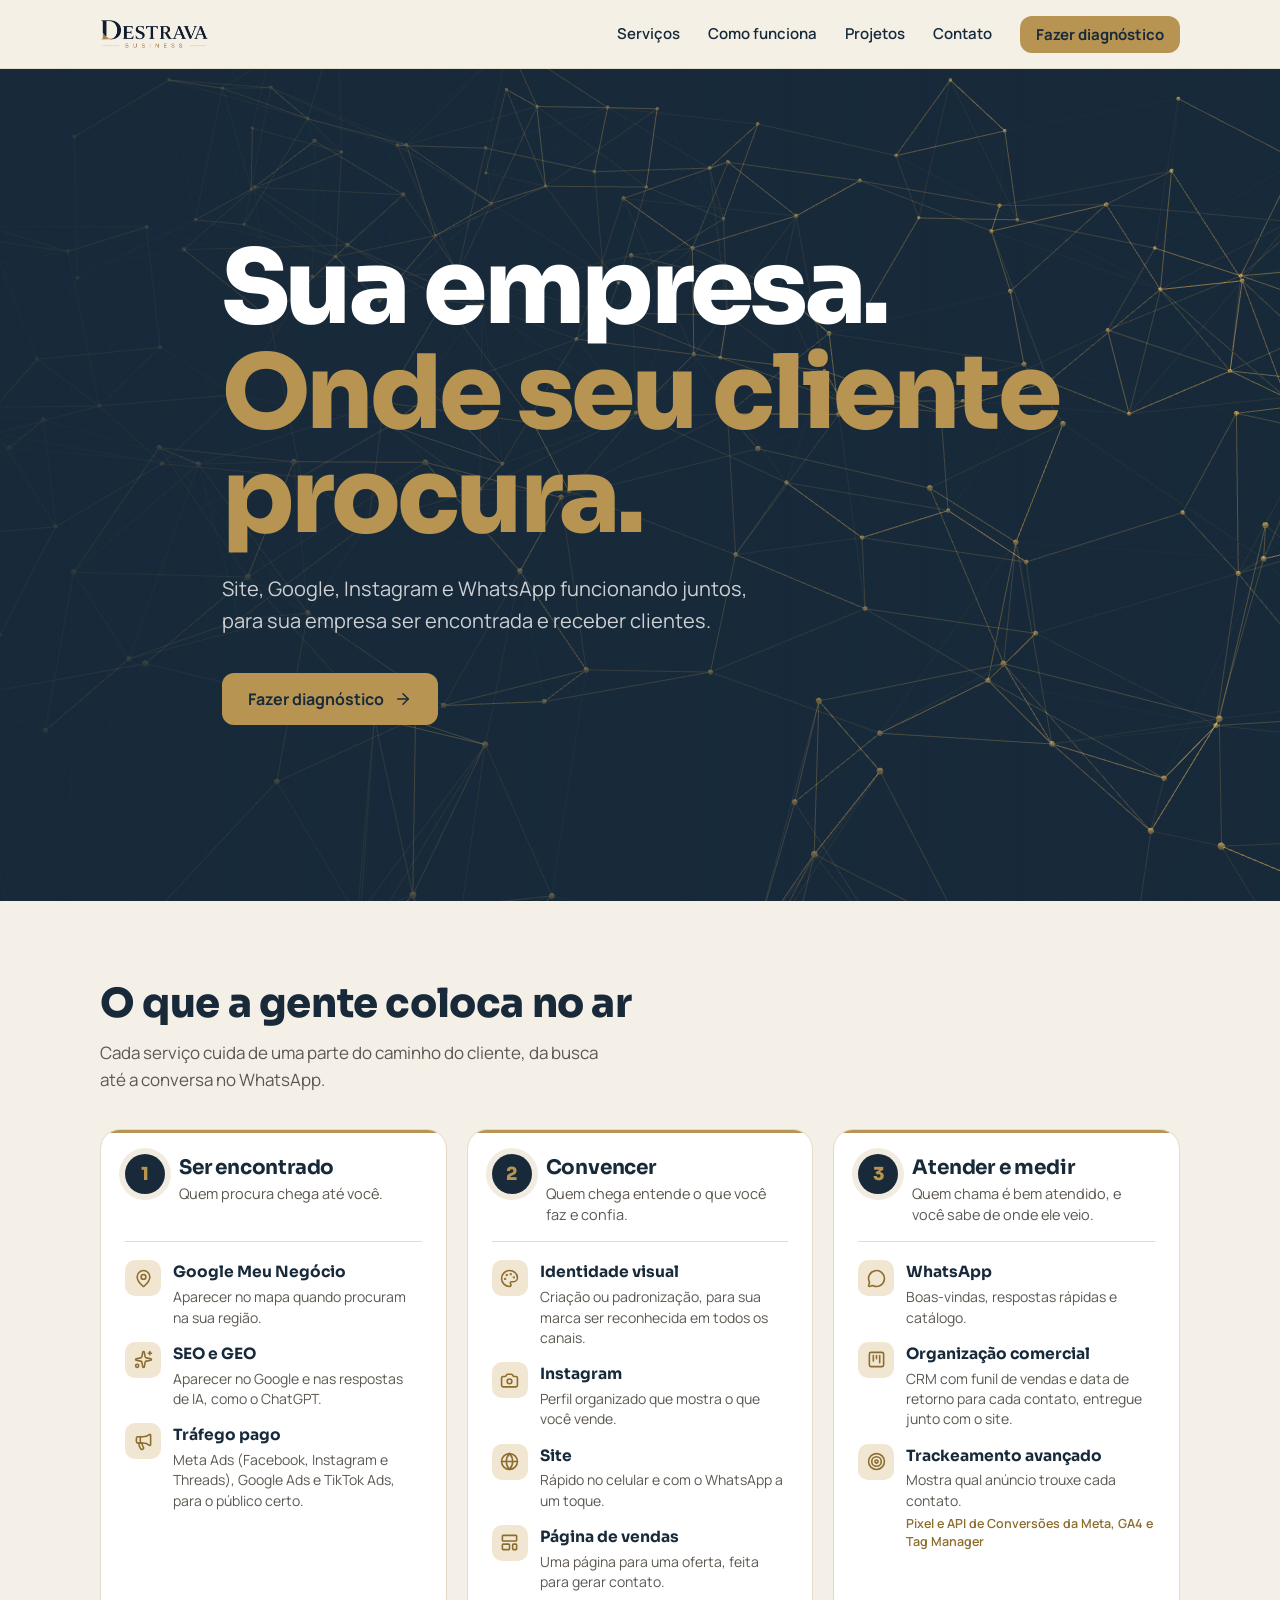
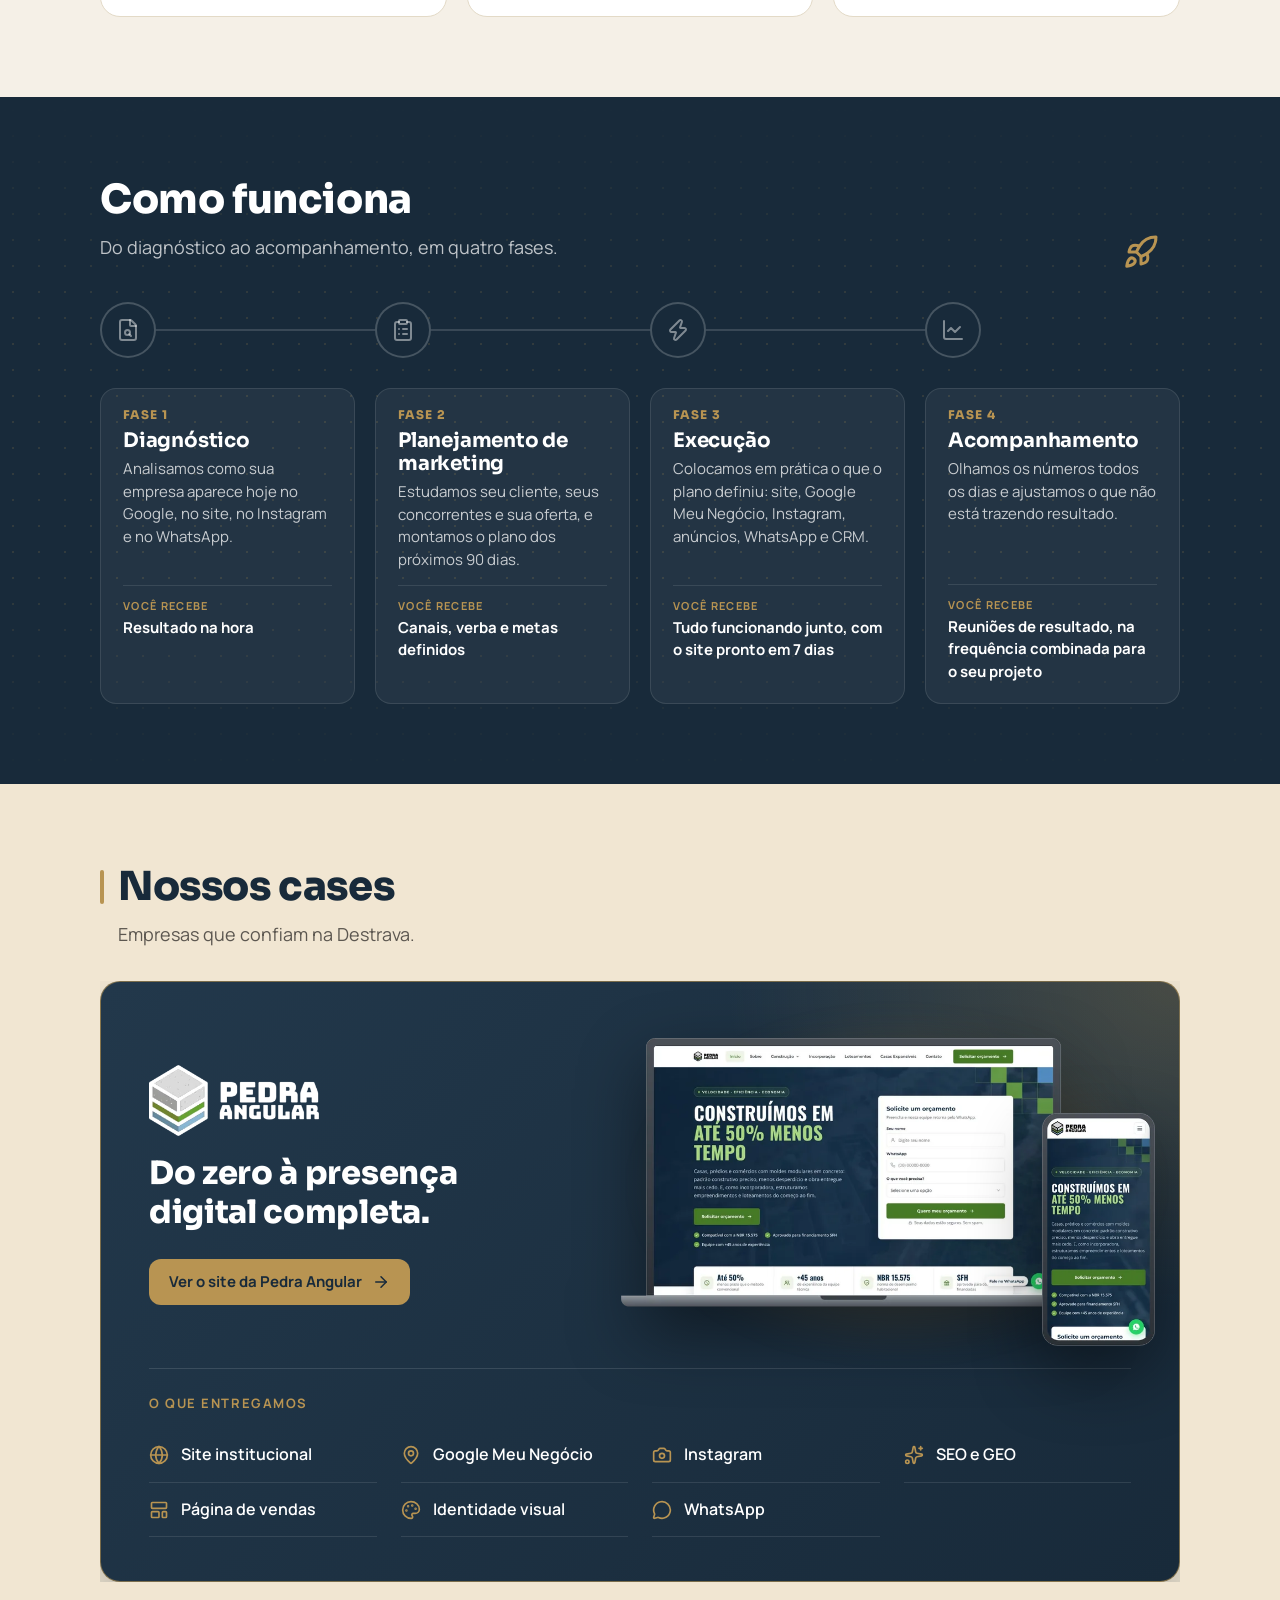
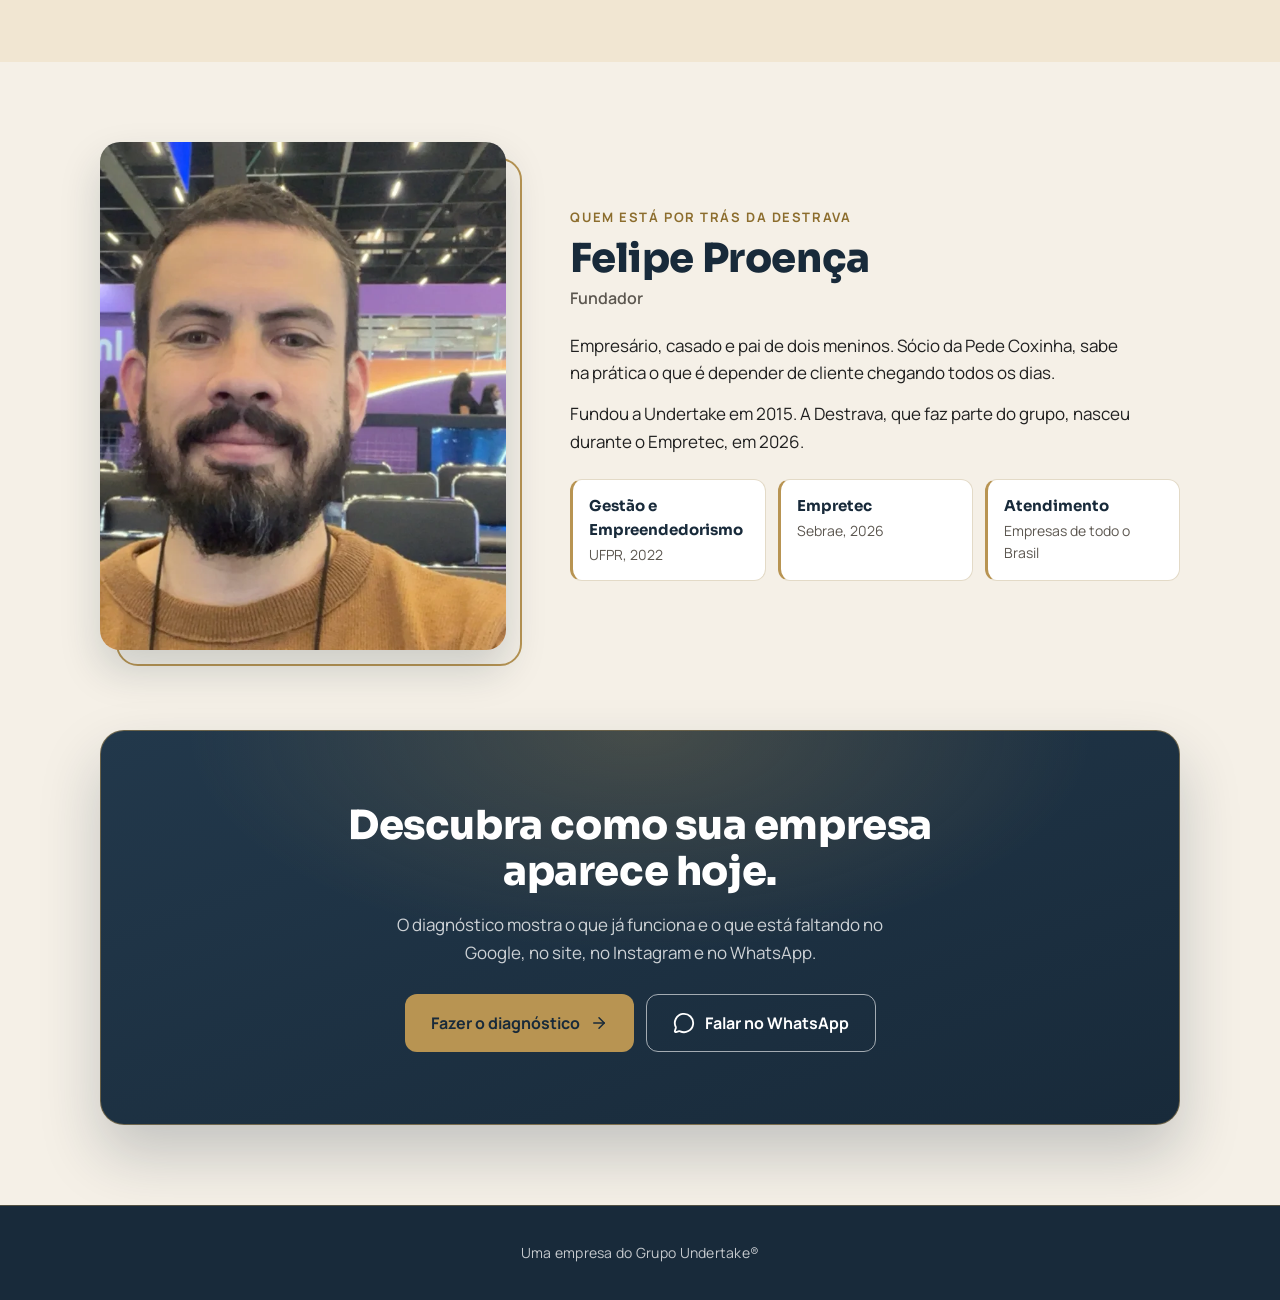
==== commit ba64499d: "Como funciona: Fase 3 com o título Execução Co-Authored-By: Claude Opus 5.5 <noreply@anthropic.com> " ====
--- a/index.html
+++ b/index.html
@@ -92,7 +92,7 @@
   <div class="wrap">
     <h2>Como funciona</h2>
     <p class="como-apoio">Do diagnóstico ao acompanhamento, em quatro fases.</p>
-    <ol class="fases" id="fases"><li class="fase"><div class="fase-marca"><span class="fase-ic"><svg class="ic" aria-hidden="true" xmlns="http://www.w3.org/2000/svg" width="24" height="24" viewBox="0 0 24 24" fill="none" stroke="currentColor" stroke-width="2" stroke-linecap="round" stroke-linejoin="round" > <path d="M6 22a2 2 0 0 1-2-2V4a2 2 0 0 1 2-2h8a2.4 2.4 0 0 1 1.704.706l3.588 3.588A2.4 2.4 0 0 1 20 8v12a2 2 0 0 1-2 2z" /> <path d="M14 2v5a1 1 0 0 0 1 1h5" /> <circle cx="11.5" cy="14.5" r="2.5" /> <path d="M13.3 16.3 15 18" /> </svg></span></div><div class="fase-card"><span class="fase-n">Fase 1</span><h3>Diagnóstico</h3><p>Analisamos como sua empresa aparece hoje no Google, no site, no Instagram e no WhatsApp.</p><p class="fase-recebe"><span>Você recebe</span>Resultado na hora</p></div></li><li class="fase"><div class="fase-marca"><span class="fase-ic"><svg class="ic" aria-hidden="true" xmlns="http://www.w3.org/2000/svg" width="24" height="24" viewBox="0 0 24 24" fill="none" stroke="currentColor" stroke-width="2" stroke-linecap="round" stroke-linejoin="round" > <rect width="8" height="4" x="8" y="2" rx="1" ry="1" /> <path d="M16 4h2a2 2 0 0 1 2 2v14a2 2 0 0 1-2 2H6a2 2 0 0 1-2-2V6a2 2 0 0 1 2-2h2" /> <path d="M12 11h4" /> <path d="M12 16h4" /> <path d="M8 11h.01" /> <path d="M8 16h.01" /> </svg></span></div><div class="fase-card"><span class="fase-n">Fase 2</span><h3>Planejamento de marketing</h3><p>Estudamos seu cliente, seus concorrentes e sua oferta, e montamos o plano dos próximos 90 dias.</p><p class="fase-recebe"><span>Você recebe</span>Canais, verba e metas definidos</p></div></li><li class="fase"><div class="fase-marca"><span class="fase-ic"><svg class="ic" aria-hidden="true" xmlns="http://www.w3.org/2000/svg" width="24" height="24" viewBox="0 0 24 24" fill="none" stroke="currentColor" stroke-width="2" stroke-linecap="round" stroke-linejoin="round"><path d="M15.914 4a1.5 1.5 0 00-2.474-1.561l-9 9A1.5 1.5 0 005.5 14h4.002a.5.5 0 01.471.666L8.086 20a1.5 1.5 0 002.475 1.56l9-9A1.5 1.5 0 0018.5 10h-3.997a.5.5 0 01-.472-.667z" /></svg></span></div><div class="fase-card"><span class="fase-n">Fase 3 · Execução</span><h3>No ar</h3><p>Colocamos em prática o que o plano definiu: site, Google Meu Negócio, Instagram, anúncios, WhatsApp e CRM.</p><p class="fase-recebe"><span>Você recebe</span>Tudo funcionando junto, com o site pronto em 7 dias</p></div></li><li class="fase"><div class="fase-marca fase-marca-fim"><svg class="fase-subida" aria-hidden="true" viewBox="0 0 190 110" width="190" height="110" fill="none" stroke="currentColor" stroke-width="2" stroke-linecap="round" stroke-linejoin="round"><path class="subida-linha" pathLength="1" d="M0 96H70C110 96 125 70 148 34"/><g class="subida-foguete" transform="translate(140 -2) scale(1.5)"><path d="M4.5 16.5c-1.5 1.26-2 5-2 5s3.74-.5 5-2c.71-.84.7-2.13-.09-2.91a2.18 2.18 0 0 0-2.91-.09z"/><path d="m12 15-3-3a22 22 0 0 1 2-3.95A12.88 12.88 0 0 1 22 2c0 2.72-.78 7.5-6 11a22.35 22.35 0 0 1-4 2z"/><path d="M9 12H4s.55-3.03 2-4c1.62-1.08 5 0 5 0"/><path d="M12 15v5s3.03-.55 4-2c1.08-1.62 0-5 0-5"/></g></svg><span class="fase-ic"><svg class="ic" aria-hidden="true" xmlns="http://www.w3.org/2000/svg" width="24" height="24" viewBox="0 0 24 24" fill="none" stroke="currentColor" stroke-width="2" stroke-linecap="round" stroke-linejoin="round" > <path d="M3 3v16a2 2 0 0 0 2 2h16" /> <path d="m19 9-5 5-4-4-3 3" /> </svg></span></div><div class="fase-card"><span class="fase-n">Fase 4</span><h3>Acompanhamento</h3><p>Olhamos os números todos os dias e ajustamos o que não está trazendo resultado.</p><p class="fase-recebe"><span>Você recebe</span>Reuniões de resultado, na frequência combinada para o seu projeto</p></div></li></ol>
+    <ol class="fases" id="fases"><li class="fase"><div class="fase-marca"><span class="fase-ic"><svg class="ic" aria-hidden="true" xmlns="http://www.w3.org/2000/svg" width="24" height="24" viewBox="0 0 24 24" fill="none" stroke="currentColor" stroke-width="2" stroke-linecap="round" stroke-linejoin="round" > <path d="M6 22a2 2 0 0 1-2-2V4a2 2 0 0 1 2-2h8a2.4 2.4 0 0 1 1.704.706l3.588 3.588A2.4 2.4 0 0 1 20 8v12a2 2 0 0 1-2 2z" /> <path d="M14 2v5a1 1 0 0 0 1 1h5" /> <circle cx="11.5" cy="14.5" r="2.5" /> <path d="M13.3 16.3 15 18" /> </svg></span></div><div class="fase-card"><span class="fase-n">Fase 1</span><h3>Diagnóstico</h3><p>Analisamos como sua empresa aparece hoje no Google, no site, no Instagram e no WhatsApp.</p><p class="fase-recebe"><span>Você recebe</span>Resultado na hora</p></div></li><li class="fase"><div class="fase-marca"><span class="fase-ic"><svg class="ic" aria-hidden="true" xmlns="http://www.w3.org/2000/svg" width="24" height="24" viewBox="0 0 24 24" fill="none" stroke="currentColor" stroke-width="2" stroke-linecap="round" stroke-linejoin="round" > <rect width="8" height="4" x="8" y="2" rx="1" ry="1" /> <path d="M16 4h2a2 2 0 0 1 2 2v14a2 2 0 0 1-2 2H6a2 2 0 0 1-2-2V6a2 2 0 0 1 2-2h2" /> <path d="M12 11h4" /> <path d="M12 16h4" /> <path d="M8 11h.01" /> <path d="M8 16h.01" /> </svg></span></div><div class="fase-card"><span class="fase-n">Fase 2</span><h3>Planejamento de marketing</h3><p>Estudamos seu cliente, seus concorrentes e sua oferta, e montamos o plano dos próximos 90 dias.</p><p class="fase-recebe"><span>Você recebe</span>Canais, verba e metas definidos</p></div></li><li class="fase"><div class="fase-marca"><span class="fase-ic"><svg class="ic" aria-hidden="true" xmlns="http://www.w3.org/2000/svg" width="24" height="24" viewBox="0 0 24 24" fill="none" stroke="currentColor" stroke-width="2" stroke-linecap="round" stroke-linejoin="round"><path d="M15.914 4a1.5 1.5 0 00-2.474-1.561l-9 9A1.5 1.5 0 005.5 14h4.002a.5.5 0 01.471.666L8.086 20a1.5 1.5 0 002.475 1.56l9-9A1.5 1.5 0 0018.5 10h-3.997a.5.5 0 01-.472-.667z" /></svg></span></div><div class="fase-card"><span class="fase-n">Fase 3</span><h3>Execução</h3><p>Colocamos em prática o que o plano definiu: site, Google Meu Negócio, Instagram, anúncios, WhatsApp e CRM.</p><p class="fase-recebe"><span>Você recebe</span>Tudo funcionando junto, com o site pronto em 7 dias</p></div></li><li class="fase"><div class="fase-marca fase-marca-fim"><svg class="fase-subida" aria-hidden="true" viewBox="0 0 190 110" width="190" height="110" fill="none" stroke="currentColor" stroke-width="2" stroke-linecap="round" stroke-linejoin="round"><path class="subida-linha" pathLength="1" d="M0 96H70C110 96 125 70 148 34"/><g class="subida-foguete" transform="translate(140 -2) scale(1.5)"><path d="M4.5 16.5c-1.5 1.26-2 5-2 5s3.74-.5 5-2c.71-.84.7-2.13-.09-2.91a2.18 2.18 0 0 0-2.91-.09z"/><path d="m12 15-3-3a22 22 0 0 1 2-3.95A12.88 12.88 0 0 1 22 2c0 2.72-.78 7.5-6 11a22.35 22.35 0 0 1-4 2z"/><path d="M9 12H4s.55-3.03 2-4c1.62-1.08 5 0 5 0"/><path d="M12 15v5s3.03-.55 4-2c1.08-1.62 0-5 0-5"/></g></svg><span class="fase-ic"><svg class="ic" aria-hidden="true" xmlns="http://www.w3.org/2000/svg" width="24" height="24" viewBox="0 0 24 24" fill="none" stroke="currentColor" stroke-width="2" stroke-linecap="round" stroke-linejoin="round" > <path d="M3 3v16a2 2 0 0 0 2 2h16" /> <path d="m19 9-5 5-4-4-3 3" /> </svg></span></div><div class="fase-card"><span class="fase-n">Fase 4</span><h3>Acompanhamento</h3><p>Olhamos os números todos os dias e ajustamos o que não está trazendo resultado.</p><p class="fase-recebe"><span>Você recebe</span>Reuniões de resultado, na frequência combinada para o seu projeto</p></div></li></ol>
   </div>
 </section>
 
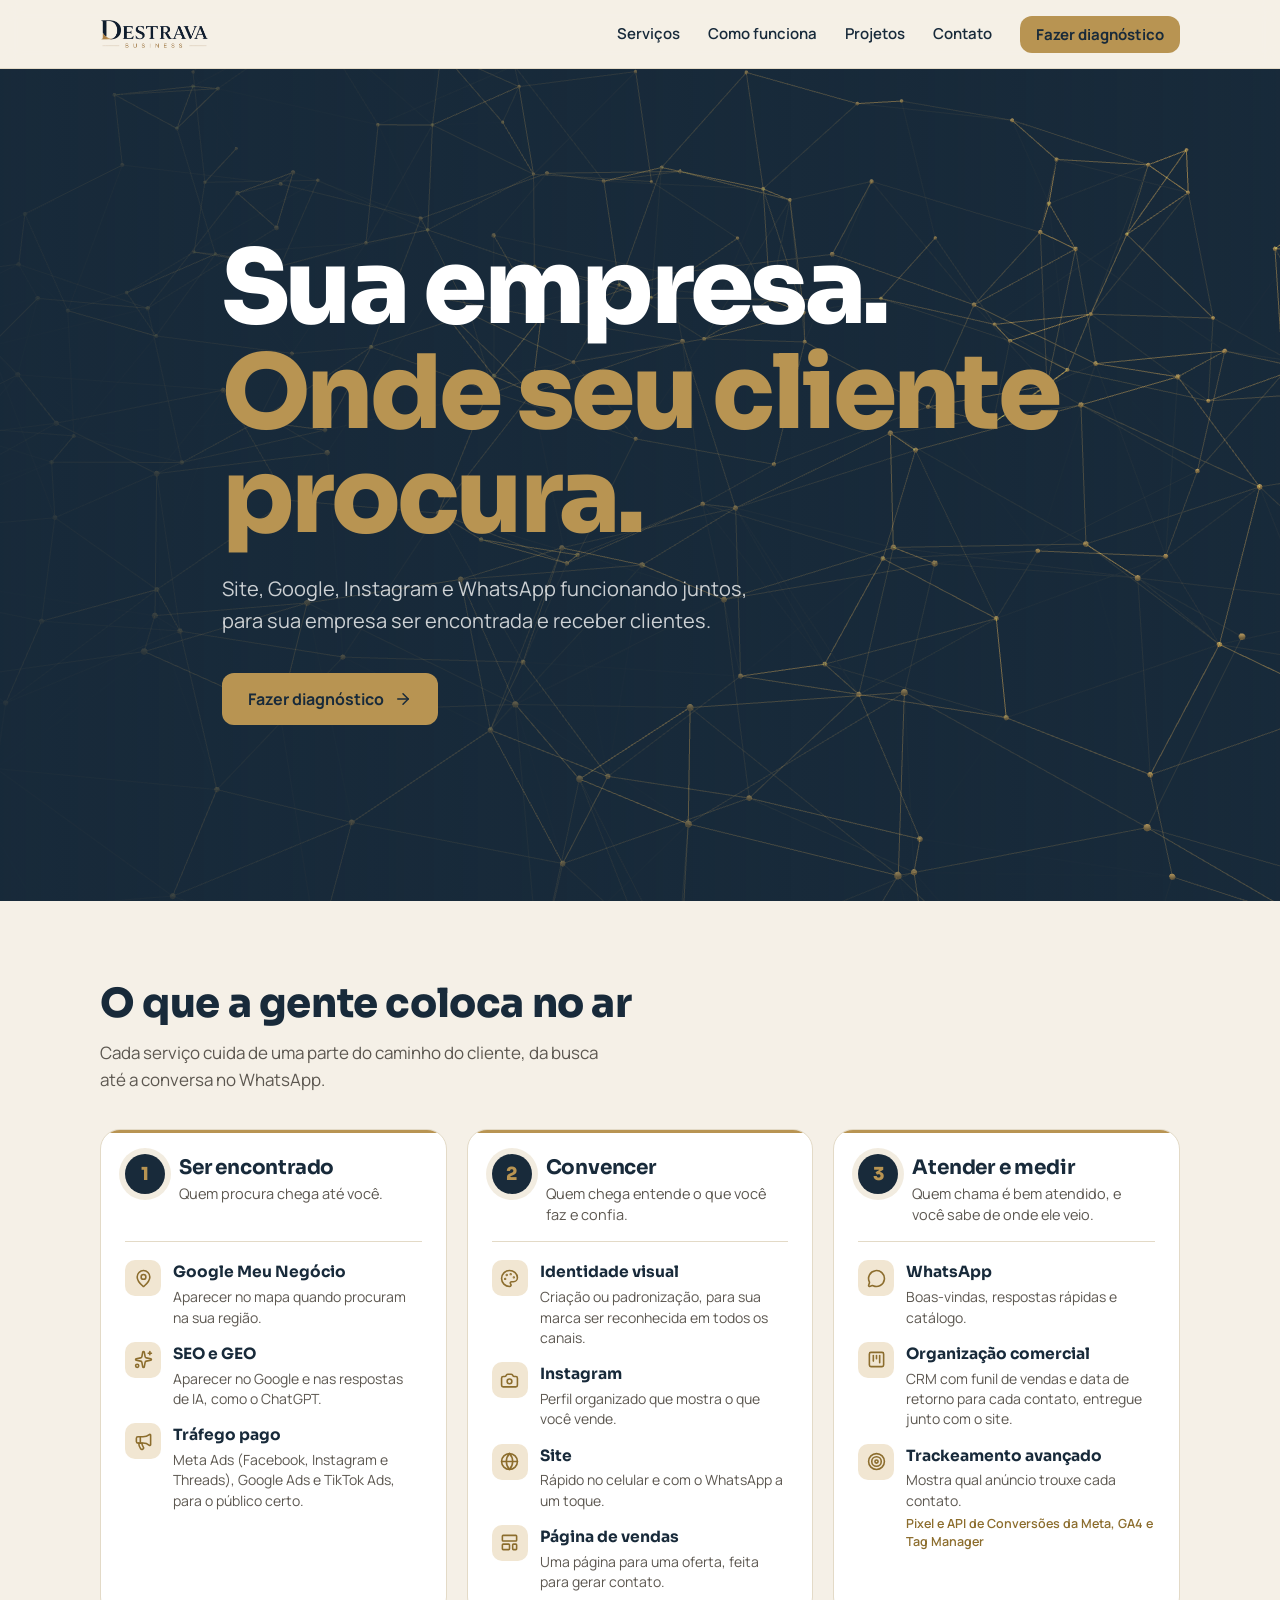
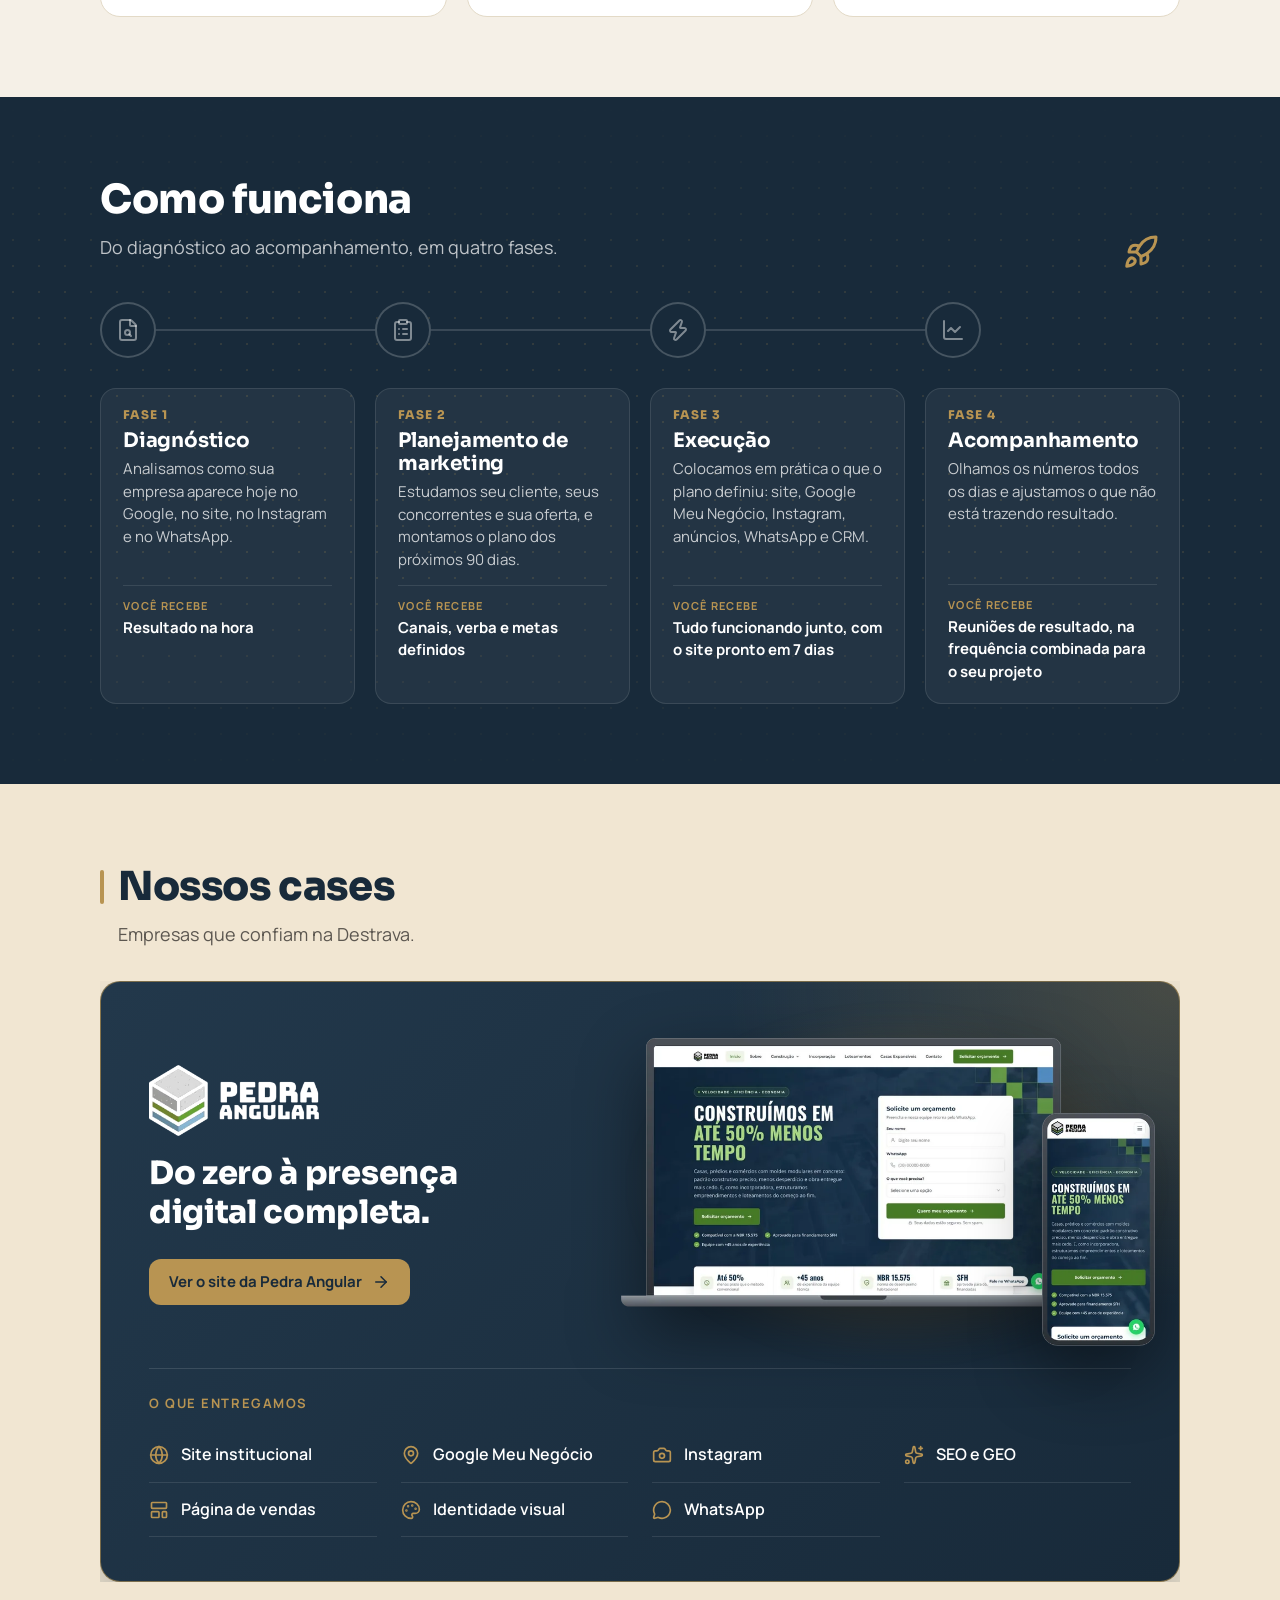
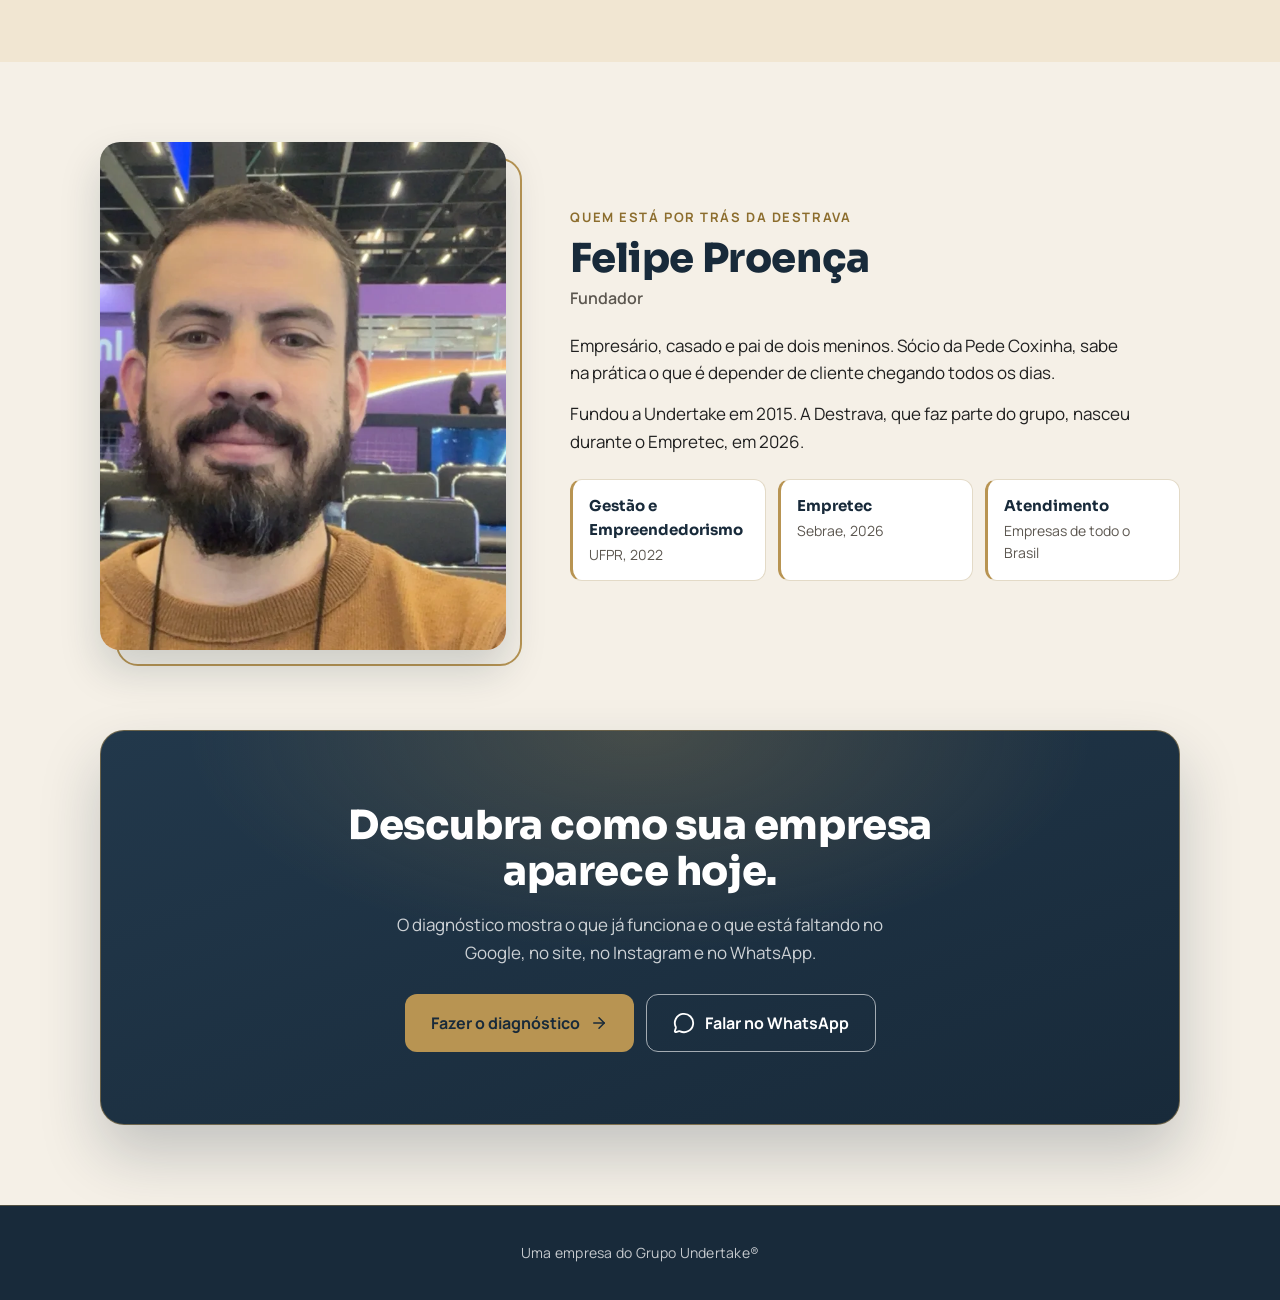
==== commit a8f88b34: "Card do fundador: título acima da foto no celular Co-Authored-By: Claude Opus 5.5 <noreply@anthropic" ====
--- a/index.html
+++ b/index.html
@@ -49,7 +49,7 @@
 }
 </script>
 <link rel="icon" href="/assets/img/favicon.svg" type="image/svg+xml">
-<link rel="stylesheet" href="css/home.css?v=40">
+<link rel="stylesheet" href="css/home.css?v=41">
 </head>
 <body>
 <a class="pular" href="#conteudo">Pular para o conteúdo</a>
@@ -122,11 +122,13 @@
 
 <section class="secao fundador" id="quem-somos">
   <div class="wrap fundador-in">
-    <div class="fundador-foto"><img src="assets/img/felipe-proenca.webp" alt="Felipe Proença, fundador da Destrava" width="640" height="800" loading="lazy"></div>
-    <div class="fundador-txt">
+    <div class="fundador-topo">
       <p class="fundador-rotulo">Quem está por trás da Destrava</p>
       <h2>Felipe Proença</h2>
       <p class="fundador-cargo">Fundador</p>
+    </div>
+    <div class="fundador-foto"><img src="assets/img/felipe-proenca.webp" alt="Felipe Proença, fundador da Destrava" width="640" height="800" loading="lazy"></div>
+    <div class="fundador-txt">
       <p>Empresário, casado e pai de dois meninos. Sócio da Pede Coxinha, sabe na prática o que é depender de cliente chegando todos os dias.</p>
       <p>Fundou a Undertake em 2015. A Destrava, que faz parte do grupo, nasceu durante o Empretec, em 2026.</p>
       <ul class="fundador-lista">
@@ -156,10 +158,10 @@
     <p>Uma empresa do Grupo Undertake®</p>
   </div>
 </footer>
-<script src="js/config.js?v=40"></script>
-<script src="js/app.js?v=40"></script>
+<script src="js/config.js?v=41"></script>
+<script src="js/app.js?v=41"></script>
 <script src="js/three.min.js" defer></script>
 <script src="js/vanta.net.min.js" defer></script>
-<script src="js/home.js?v=40" defer></script>
+<script src="js/home.js?v=41" defer></script>
 </body>
 </html>
--- a/css/home.css
+++ b/css/home.css
@@ -307,13 +307,21 @@
 /* Quem está por trás da Destrava */
 .fundador{background:var(--marfim)}
 .fundador-in{display:grid;gap:32px;align-items:center}
-@media (min-width:900px){.fundador-in{grid-template-columns:.8fr 1.2fr;gap:64px}}
+.fundador-topo{margin-bottom:-8px}
+@media (min-width:900px){
+  .fundador-in{grid-template-columns:.8fr 1.2fr;grid-template-rows:1fr auto auto 1fr;column-gap:64px;row-gap:0}
+  .fundador-foto{grid-column:1;grid-row:1/-1}
+  .fundador-topo{grid-column:2;grid-row:2;margin:0}
+  .fundador-txt{grid-column:2;grid-row:3}
+}
 .fundador-foto{position:relative;max-width:420px}
 .fundador-foto::before{content:"";position:absolute;inset:16px -16px -16px 16px;border:2px solid var(--ouro);border-radius:22px}
 .fundador-foto img{position:relative;display:block;width:100%;height:auto;border-radius:20px;box-shadow:0 20px 40px rgb(24 42 58 / .18)}
 .fundador-rotulo{color:var(--ouro-txt);font:700 13px/1 var(--ft);letter-spacing:.12em;text-transform:uppercase;margin:0 0 12px}
 .fundador h2{margin:0}
-.fundador-cargo{color:var(--suave);font-weight:600;margin:4px 0 20px}
+.fundador-cargo{color:var(--suave);font-weight:600;margin:4px 0 0}
+.fundador-txt{padding-top:4px}
+@media (min-width:900px){.fundador-txt{padding-top:20px}}
 .fundador-txt>p:not(.fundador-rotulo):not(.fundador-cargo){font-size:17px;line-height:1.6;margin:0 0 14px;max-width:56ch}
 .fundador-lista{list-style:none;padding:0;margin:24px 0 0;display:grid;gap:12px}
 @media (min-width:600px){.fundador-lista{grid-template-columns:repeat(3,1fr)}}
